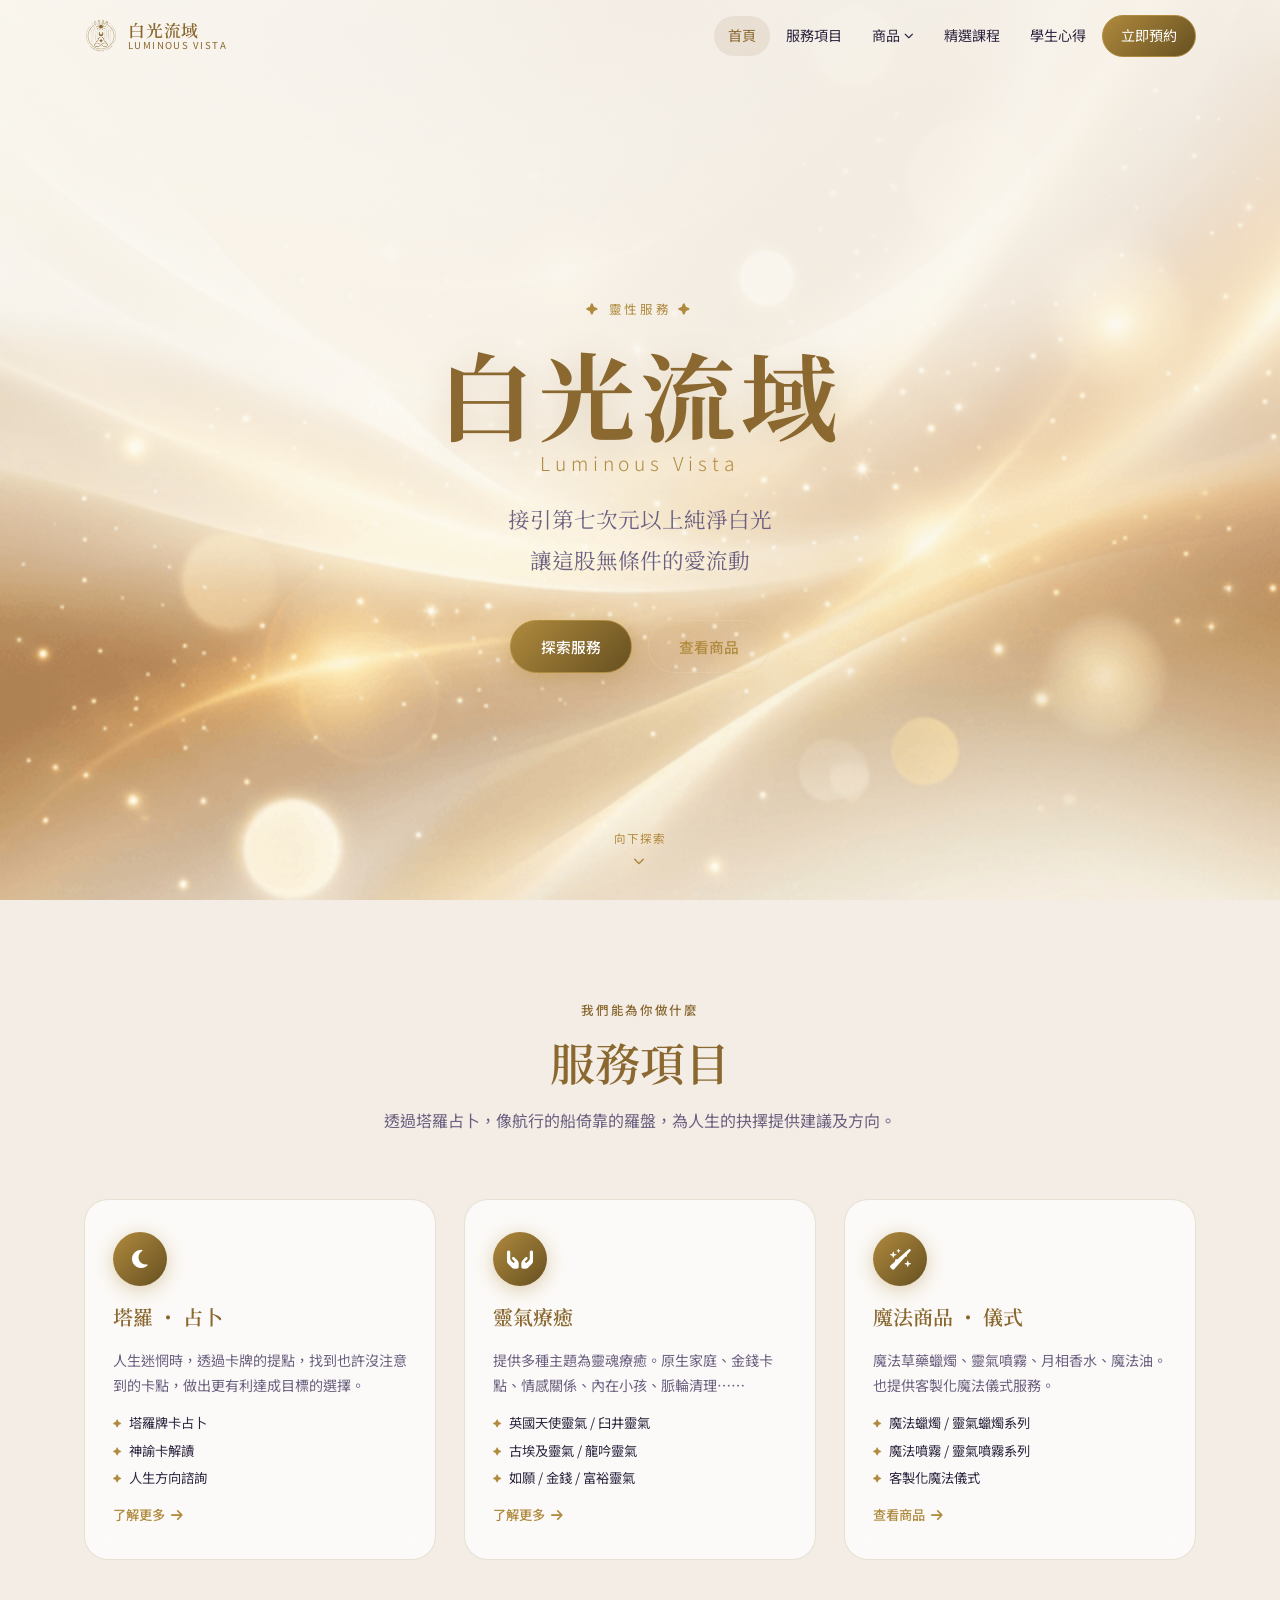
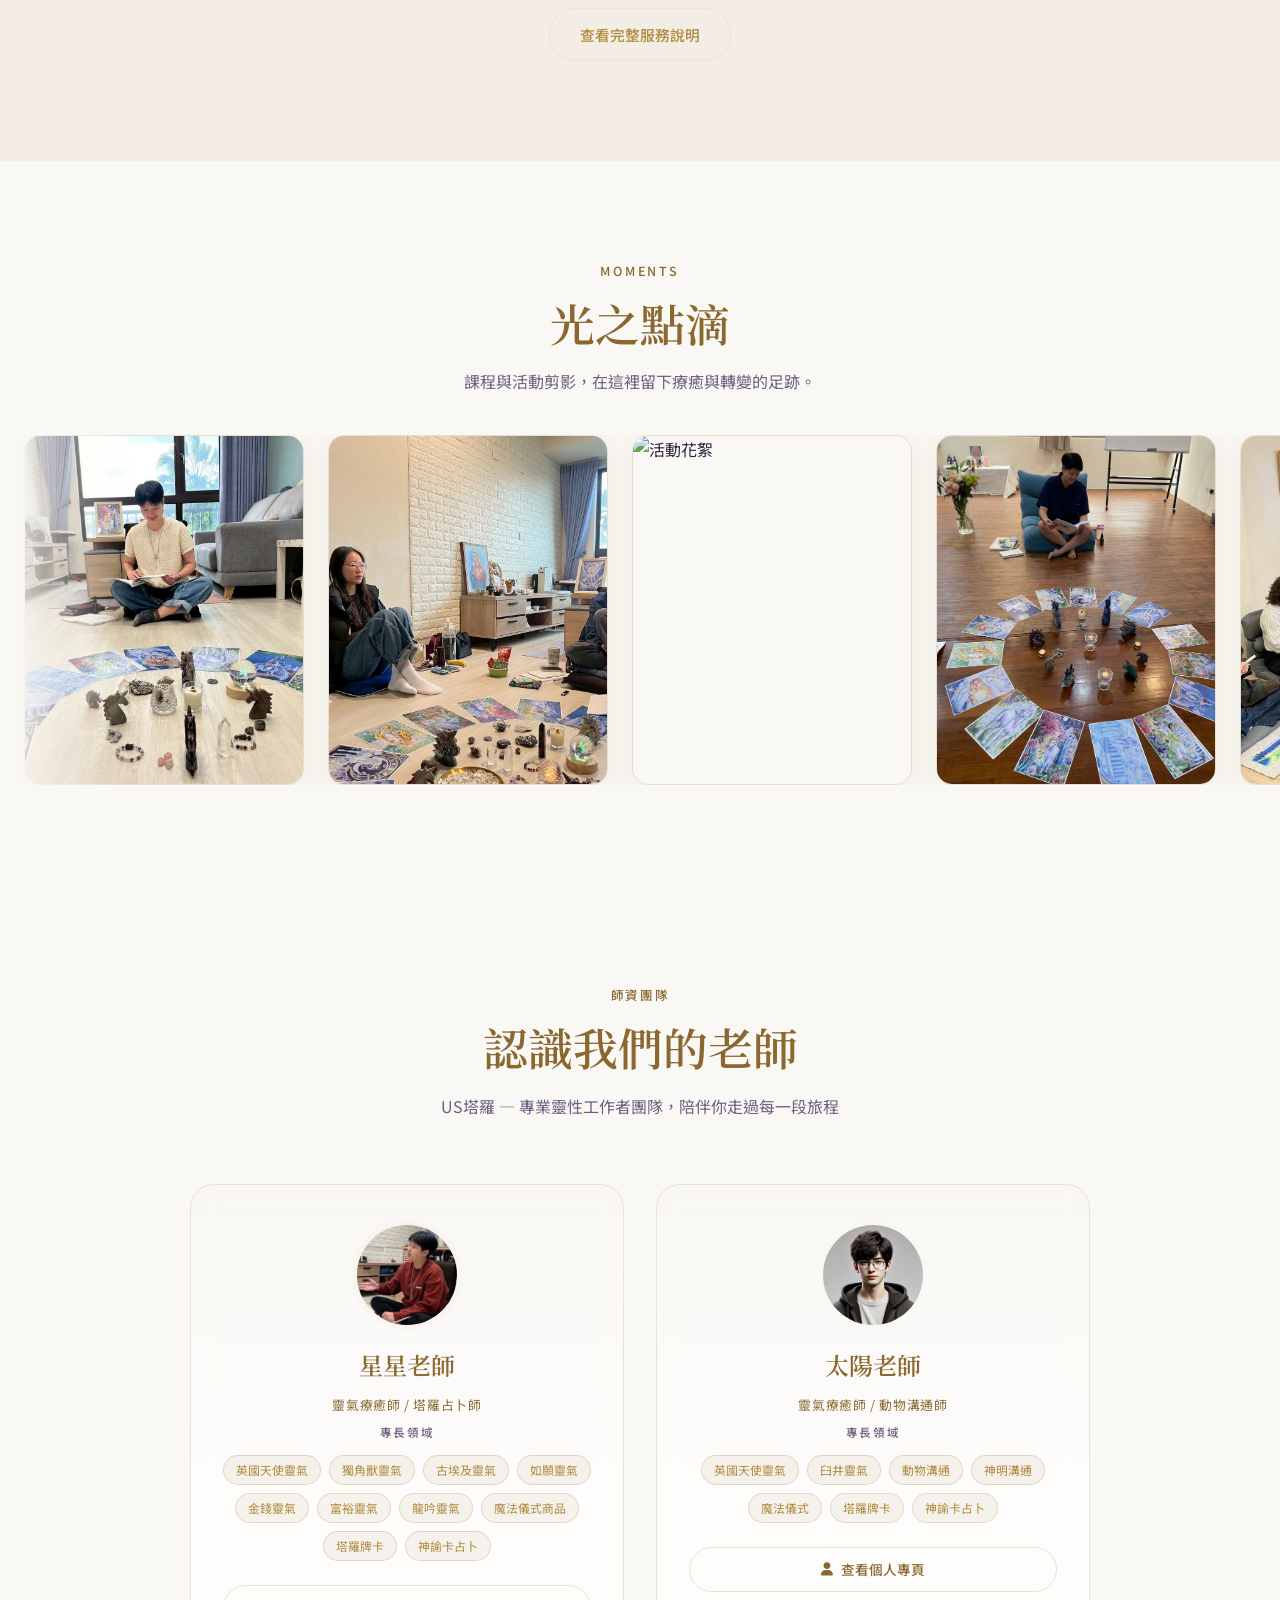
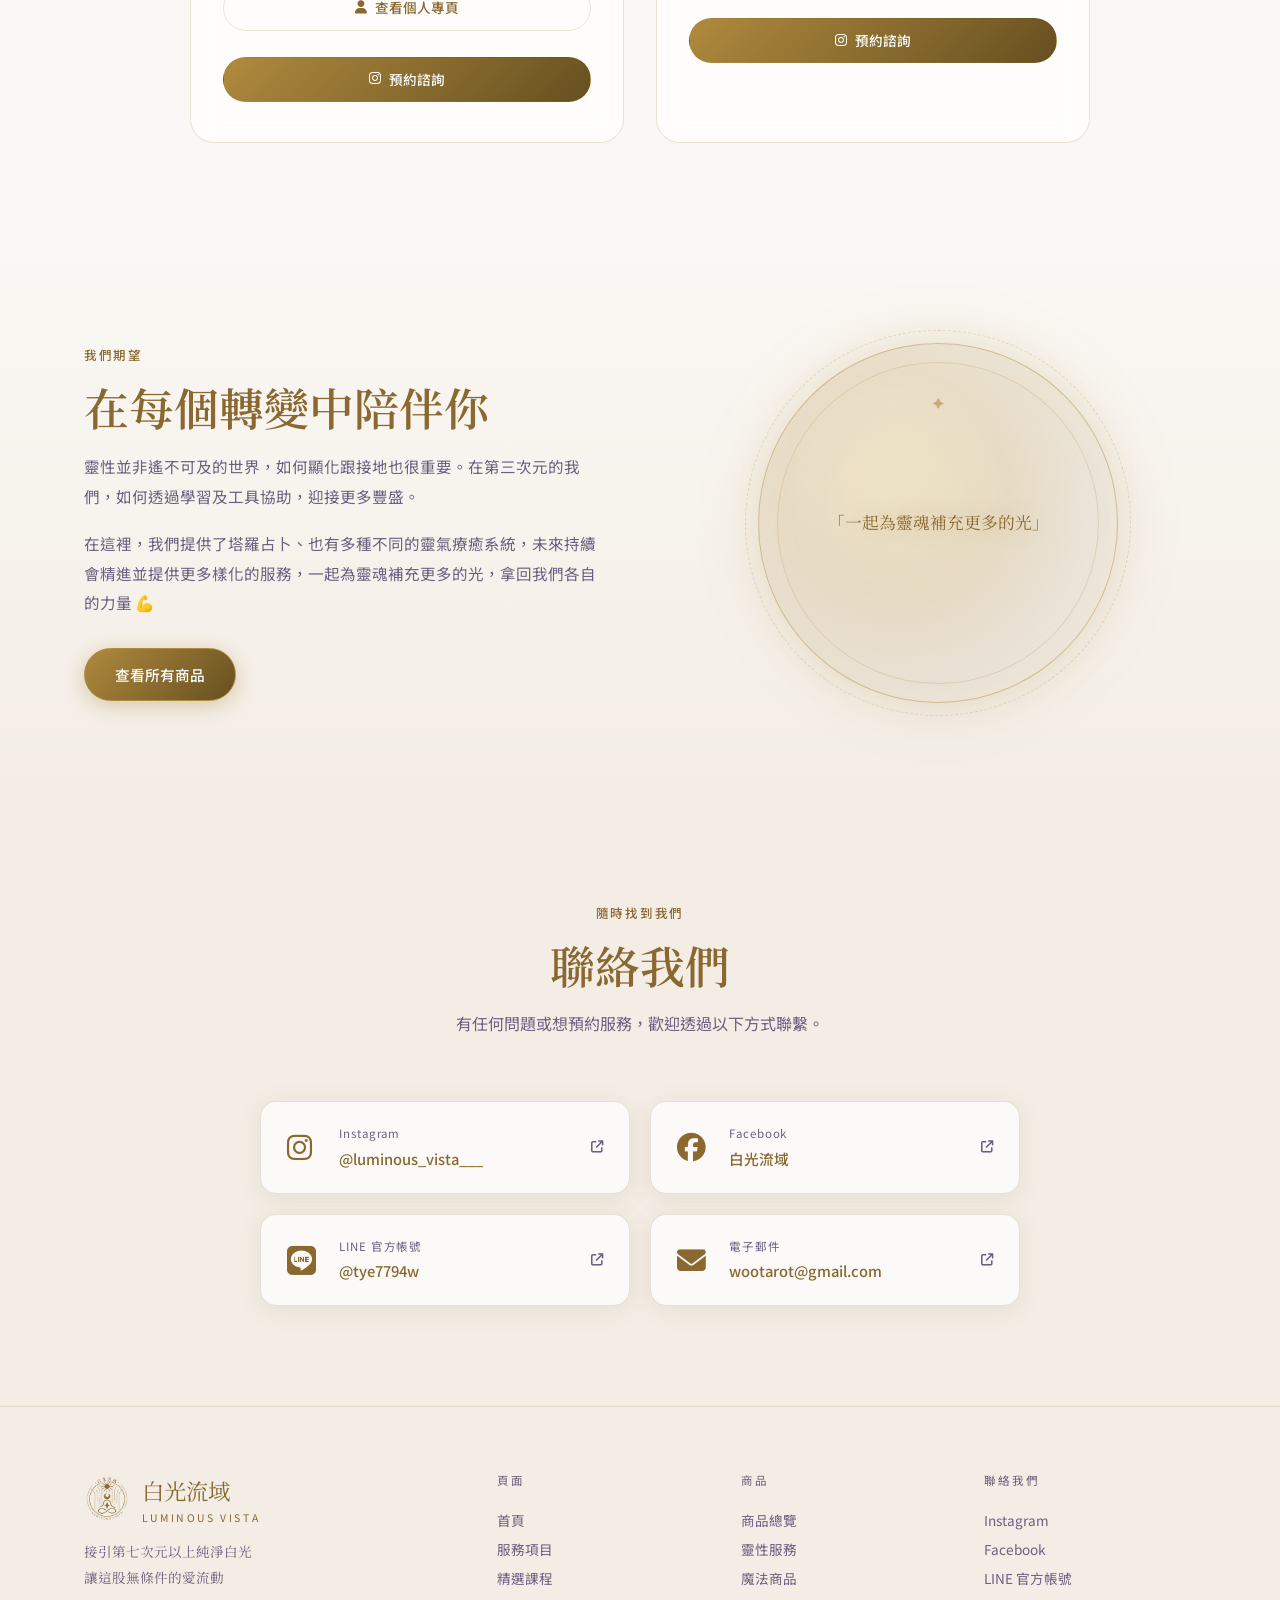
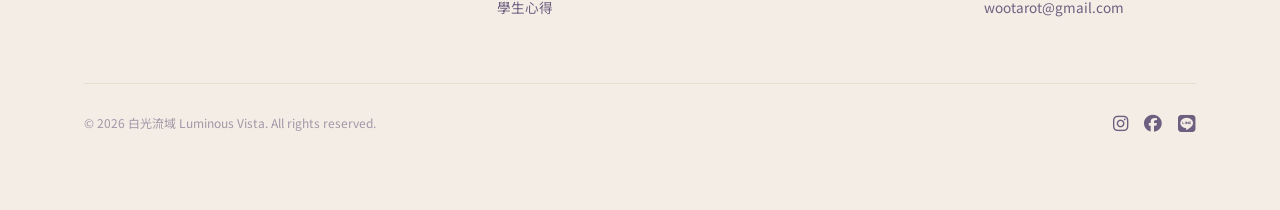
==== index.html @ efe0cbb0 "chore: add GA4 tracking code across all html pages" ====
<!DOCTYPE html>
<html lang="zh-TW">
<head>
  <meta charset="UTF-8" />
  <meta name="viewport" content="width=device-width, initial-scale=1.0" />
  <title>白光流域 Luminous Vista | 塔羅占卜・靈氣療癒・魔法儀式</title>
  <link rel="icon" href="assets/images/Logo.png" />
  <meta name="description" content="白光流域 Luminous Vista 提供塔羅占卜、靈氣療癒、魔法儀式商品與精選靈性課程。接引第七次元以上純淨白光，為您的靈魂補充光的力量。" />
  <meta name="keywords" content="塔羅占卜,靈氣療癒,天使靈氣,古埃及靈氣,魔法儀式,神諭卡,動物溝通,神明溝通,靈性,白光流域,Luminous Vista" />
  <meta name="robots" content="index, follow" />
  <link rel="canonical" href="https://KTRNJack.github.io/luminous-vista/" />
  <meta property="og:type" content="website" />
  <meta property="og:url" content="https://KTRNJack.github.io/luminous-vista/" />
  <meta property="og:title" content="白光流域 Luminous Vista | 塔羅占卜・靈氣療癒・魔法儀式" />
  <meta property="og:description" content="接引第七次元以上純淨白光，讓這股無條件的愛流動。塔羅占卜、靈氣療癒、魔法商品、精選課程。" />
  <meta property="og:image" content="https://KTRNJack.github.io/luminous-vista/assets/images/hero.png" />
  <meta name="twitter:card" content="summary_large_image" />
  <meta name="twitter:title" content="白光流域 Luminous Vista" />
  <meta name="twitter:description" content="接引第七次元以上純淨白光，讓這股無條件的愛流動。" />
  <meta name="twitter:image" content="https://KTRNJack.github.io/luminous-vista/assets/images/hero.png" />
  <!-- Google Search Console: 替換 content 為你的驗證碼 -->
  <meta name="google-site-verification" content="YOUR_GOOGLE_SEARCH_CONSOLE_VERIFICATION_CODE" />
  <script type="application/ld+json">
  {
    "@context": "https://schema.org",
    "@type": "LocalBusiness",
    "name": "白光流域 Luminous Vista",
    "description": "提供塔羅占卜、靈氣療癒、魔法儀式等靈性服務",
    "url": "https://KTRNJack.github.io/luminous-vista/",
    "image": "https://KTRNJack.github.io/luminous-vista/assets/images/hero.png",
    "sameAs": [
      "https://www.instagram.com/luminous_vista___/",
      "https://www.facebook.com/woo.tarot/"
    ],
    "contactPoint": { "@type": "ContactPoint", "email": "wootarot@gmail.com" }
  }
  </script>
  <link rel="preconnect" href="https://fonts.googleapis.com" />
  <link rel="preconnect" href="https://fonts.gstatic.com" crossorigin />
  <link href="https://fonts.googleapis.com/css2?family=Noto+Serif+TC:wght@300;400;600;700&family=Noto+Sans+TC:wght@300;400;500&display=swap" rel="stylesheet" />
  <link rel="stylesheet" href="https://cdnjs.cloudflare.com/ajax/libs/font-awesome/6.5.1/css/all.min.css" />
  <link rel="stylesheet" href="assets/css/style.css" />
  <!-- GA4: 替換 G-XXXXXXXXXX 為你的評估 ID -->
  <script async src="https://www.googletagmanager.com/gtag/js?id=G-XXXXXXXXXX"></script>
  <script>window.dataLayer=window.dataLayer||[];function gtag(){dataLayer.push(arguments);}gtag('js',new Date());gtag('config','G-XXXXXXXXXX');</script>
  <!-- Google tag (gtag.js) -->
  <script async src="https://www.googletagmanager.com/gtag/js?id=G-SXFB5J3LVD"></script>
  <script>
    window.dataLayer = window.dataLayer || [];
    function gtag(){dataLayer.push(arguments);}
    gtag('js', new Date());

    gtag('config', 'G-SXFB5J3LVD');
  </script>
</head>
<body>

<div id="navbar-placeholder"></div>

<!-- HERO -->
<section class="hero" id="hero" aria-label="首頁">
  <canvas class="hero__canvas" id="starCanvas" aria-hidden="true"></canvas>
  <div class="hero__bg" aria-hidden="true"></div>
  <div class="hero__content">
    <p class="hero__eyebrow fade-in">✦ 靈性服務 ✦</p>
    <h1 class="hero__title fade-in fade-in--delay-1">
      白光流域
      <span class="hero__title-en">Luminous Vista</span>
    </h1>
    <p class="hero__tagline fade-in fade-in--delay-2">
      接引第七次元以上純淨白光<br/>讓這股無條件的愛流動
    </p>
    <div class="hero__actions fade-in fade-in--delay-3">
      <a href="services.html" class="btn btn--primary">探索服務</a>
      <a href="products.html" class="btn btn--ghost">查看商品</a>
    </div>
  </div>
  <div class="hero__scroll-hint" aria-hidden="true">
    <span>向下探索</span>
    <i class="fa-solid fa-chevron-down"></i>
  </div>
</section>

<!-- SERVICES OVERVIEW -->
<section class="section services" id="services" aria-label="服務項目">
  <div class="container">
    <div class="section__header">
      <p class="section__eyebrow">我們能為你做什麼</p>
      <h2 class="section__title">服務項目</h2>
      <p class="section__subtitle">透過塔羅占卜，像航行的船倚靠的羅盤，為人生的抉擇提供建議及方向。</p>
    </div>
    <div class="services__grid">
      <article class="card reveal">
        <div class="card__icon-wrap"><i class="fa-solid fa-moon card__icon"></i></div>
        <h3 class="card__title">塔羅 ・ 占卜</h3>
        <p class="card__text">人生迷惘時，透過卡牌的提點，找到也許沒注意到的卡點，做出更有利達成目標的選擇。</p>
        <ul class="card__list">
          <li>塔羅牌卡占卜</li>
          <li>神諭卡解讀</li>
          <li>人生方向諮詢</li>
        </ul>
        <a href="services.html#divination" class="card__link">了解更多 <i class="fa-solid fa-arrow-right"></i></a>
      </article>
      <article class="card reveal">
        <div class="card__icon-wrap"><i class="fa-solid fa-hands-holding card__icon"></i></div>
        <h3 class="card__title">靈氣療癒</h3>
        <p class="card__text">提供多種主題為靈魂療癒。原生家庭、金錢卡點、情感關係、內在小孩、脈輪清理……</p>
        <ul class="card__list">
          <li>英國天使靈氣 / 臼井靈氣</li>
          <li>古埃及靈氣 / 龍吟靈氣</li>
          <li>如願 / 金錢 / 富裕靈氣</li>
        </ul>
        <a href="services.html#reiki" class="card__link">了解更多 <i class="fa-solid fa-arrow-right"></i></a>
      </article>
      <article class="card reveal">
        <div class="card__icon-wrap"><i class="fa-solid fa-wand-sparkles card__icon"></i></div>
        <h3 class="card__title">魔法商品 ・ 儀式</h3>
        <p class="card__text">魔法草藥蠟燭、靈氣噴霧、月相香水、魔法油。也提供客製化魔法儀式服務。</p>
        <ul class="card__list">
          <li>魔法蠟燭 / 靈氣蠟燭系列</li>
          <li>魔法噴霧 / 靈氣噴霧系列</li>
          <li>客製化魔法儀式</li>
        </ul>
        <a href="products-magic.html" class="card__link">查看商品 <i class="fa-solid fa-arrow-right"></i></a>
      </article>
    </div>
    <div style="text-align:center;margin-top:48px;">
      <a href="services.html" class="btn btn--ghost">查看完整服務說明</a>
    </div>
  </div>
</section>

<!-- TEASER GALLERY (光之點滴) -->
<section class="section teaser-gallery" id="teaser-gallery" aria-label="活動剪影">
  <div class="container">
    <div class="section__header" style="margin-bottom: 40px;">
      <p class="section__eyebrow">Moments</p>
      <h2 class="section__title">光之點滴</h2>
      <p class="section__subtitle">課程與活動剪影，在這裡留下療癒與轉變的足跡。</p>
    </div>
  </div>
  
  <div class="marquee-wrapper">
    <div class="marquee-content">
      <div class="marquee-item"><img src="assets/images/gallery/teaser/teaser-01.jpg" alt="活動花絮" class="marquee-img"></div>
      <div class="marquee-item"><img src="assets/images/gallery/teaser/teaser-02.jpg" alt="活動花絮" class="marquee-img"></div>
      <div class="marquee-item"><img src="assets/images/gallery/teaser/teaser-03.JPG" alt="活動花絮" class="marquee-img"></div>
      <div class="marquee-item"><img src="assets/images/gallery/teaser/teaser-04.jpeg" alt="活動花絮" class="marquee-img"></div>
      <div class="marquee-item"><img src="assets/images/gallery/teaser/teaser-05.jpg" alt="活動花絮" class="marquee-img"></div>
      <div class="marquee-item"><img src="assets/images/gallery/teaser/teaser-06.jpg" alt="活動花絮" class="marquee-img"></div>
      <div class="marquee-item"><img src="assets/images/gallery/teaser/teaser-07.jpg" alt="活動花絮" class="marquee-img"></div>
      <div class="marquee-item"><img src="assets/images/gallery/teaser/teaser-08.jpg" alt="活動花絮" class="marquee-img"></div>
      <div class="marquee-item"><img src="assets/images/gallery/teaser/teaser-09.JPG" alt="活動花絮" class="marquee-img"></div>
    </div>
    <div class="marquee-content" aria-hidden="true">
      <div class="marquee-item"><img src="assets/images/gallery/teaser/teaser-01.jpg" alt="活動花絮" class="marquee-img"></div>
      <div class="marquee-item"><img src="assets/images/gallery/teaser/teaser-02.jpg" alt="活動花絮" class="marquee-img"></div>
      <div class="marquee-item"><img src="assets/images/gallery/teaser/teaser-03.JPG" alt="活動花絮" class="marquee-img"></div>
      <div class="marquee-item"><img src="assets/images/gallery/teaser/teaser-04.jpeg" alt="活動花絮" class="marquee-img"></div>
      <div class="marquee-item"><img src="assets/images/gallery/teaser/teaser-05.jpg" alt="活動花絮" class="marquee-img"></div>
      <div class="marquee-item"><img src="assets/images/gallery/teaser/teaser-06.jpg" alt="活動花絮" class="marquee-img"></div>
      <div class="marquee-item"><img src="assets/images/gallery/teaser/teaser-07.jpg" alt="活動花絮" class="marquee-img"></div>
      <div class="marquee-item"><img src="assets/images/gallery/teaser/teaser-08.jpg" alt="活動花絮" class="marquee-img"></div>
      <div class="marquee-item"><img src="assets/images/gallery/teaser/teaser-09.JPG" alt="活動花絮" class="marquee-img"></div>
    </div>
  </div>

  <!-- TBD: 待 gallery.html 完成後加回按鈕 -->
  <div class="container" style="text-align:center; margin-top:40px; display:none;">
    <a href="gallery.html" class="btn btn--ghost">查看完整活動紀錄</a>
  </div>
</section>

<!-- TEAM -->
<section class="section" id="team" aria-label="師資團隊" style="background:var(--clr-bg);">
  <div class="container">
    <div class="section__header">
      <p class="section__eyebrow">師資團隊</p>
      <h2 class="section__title">認識我們的老師</h2>
      <p class="section__subtitle">US塔羅 — 專業靈性工作者團隊，陪伴你走過每一段旅程</p>
    </div>
    <div class="team__grid">
      <article class="team-card reveal" id="teacher-star">
        <div class="team-card__avatar">
          <div class="team-card__avatar-glow star-glow"></div>
          <img src="assets/images/teacher-star.jpg" alt="星星老師" class="team-card__avatar-image">
        </div>
        <div class="team-card__body">
          <h3 class="team-card__name">星星老師</h3>
          <p class="team-card__role">靈氣療癒師 / 塔羅占卜師</p>
          <div class="team-card__skills">
            <h4 class="team-card__skills-title">專長領域</h4>
            <div class="team-card__tags">
              <span class="tag">英國天使靈氣</span><span class="tag">獨角獸靈氣</span>
              <span class="tag">古埃及靈氣</span><span class="tag">如願靈氣</span>
              <span class="tag">金錢靈氣</span><span class="tag">富裕靈氣</span>
              <span class="tag">龍吟靈氣</span><span class="tag">魔法儀式商品</span>
              <span class="tag">塔羅牌卡</span><span class="tag">神諭卡占卜</span>
            </div>
          </div>
          <div style="display:flex;flex-direction:column;gap:10px;width:100%;">
            <a href="teacher-star.html" class="team-card__contact team-card__contact--outline">
              <i class="fa-solid fa-user"></i> 查看個人專頁
            </a>
            <a href="https://www.instagram.com/luminous_vista___/" target="_blank" rel="noopener" class="team-card__contact">
              <i class="fa-brands fa-instagram"></i> 預約諮詢
            </a>
          </div>
        </div>
      </article>
      <article class="team-card reveal" id="teacher-sun">
        <div class="team-card__avatar">
          <div class="team-card__avatar-glow sun-glow"></div>
          <img src="assets/images/teacher-sun.jpg" alt="太陽老師" class="team-card__avatar-image" style="object-position: top;">
        </div>
        <div class="team-card__body">
          <h3 class="team-card__name">太陽老師</h3>
          <p class="team-card__role">靈氣療癒師 / 動物溝通師</p>
          <div class="team-card__skills">
            <h4 class="team-card__skills-title">專長領域</h4>
            <div class="team-card__tags">
              <span class="tag">英國天使靈氣</span><span class="tag">臼井靈氣</span>
              <span class="tag">動物溝通</span><span class="tag">神明溝通</span>
              <span class="tag">魔法儀式</span><span class="tag">塔羅牌卡</span>
              <span class="tag">神諭卡占卜</span>
            </div>
          </div>
          <div style="display:flex;flex-direction:column;gap:10px;width:100%;">
            <a href="teacher-sun.html" class="team-card__contact team-card__contact--outline">
              <i class="fa-solid fa-user"></i> 查看個人專頁
            </a>
            <a href="https://www.instagram.com/luminous_vista___/" target="_blank" rel="noopener" class="team-card__contact">
              <i class="fa-brands fa-instagram"></i> 預約諮詢
            </a>
          </div>
        </div>
      </article>
    </div>
  </div>
</section>

<!-- MISSION -->
<section class="section mission" id="about" aria-label="品牌理念">
  <div class="container mission__container">
    <div class="mission__text reveal">
      <p class="section__eyebrow">我們期望</p>
      <h2 class="section__title">在每個轉變中陪伴你</h2>
      <p class="mission__body">
        靈性並非遙不可及的世界，如何顯化跟接地也很重要。在第三次元的我們，如何透過學習及工具協助，迎接更多豐盛。
      </p>
      <p class="mission__body">
        在這裡，我們提供了塔羅占卜、也有多種不同的靈氣療癒系統，未來持續會精進並提供更多樣化的服務，一起為靈魂補充更多的光，拿回我們各自的力量 💪
      </p>
      <a href="products.html" class="btn btn--primary">查看所有商品</a>
    </div>
    <div class="mission__visual reveal">
      <div class="mission__orb">
        <div class="mission__orb-inner"></div>
        <span class="mission__quote">「一起為靈魂補充更多的光」</span>
      </div>
    </div>
  </div>
</section>

<!-- CONTACT -->
<section class="section contact" id="contact" aria-label="聯絡我們">
  <div class="container">
    <div class="section__header">
      <p class="section__eyebrow">隨時找到我們</p>
      <h2 class="section__title">聯絡我們</h2>
      <p class="section__subtitle">有任何問題或想預約服務，歡迎透過以下方式聯繫。</p>
    </div>
    <div class="contact__grid">
      <a href="https://www.instagram.com/luminous_vista___/" target="_blank" rel="noopener" class="contact-card reveal">
        <i class="fa-brands fa-instagram contact-card__icon"></i>
        <div class="contact-card__info"><span class="contact-card__platform">Instagram</span><span class="contact-card__handle">@luminous_vista___</span></div>
        <i class="fa-solid fa-arrow-up-right-from-square contact-card__arrow"></i>
      </a>
      <a href="https://www.facebook.com/woo.tarot/" target="_blank" rel="noopener" class="contact-card reveal">
        <i class="fa-brands fa-facebook contact-card__icon"></i>
        <div class="contact-card__info"><span class="contact-card__platform">Facebook</span><span class="contact-card__handle">白光流域</span></div>
        <i class="fa-solid fa-arrow-up-right-from-square contact-card__arrow"></i>
      </a>
      <a href="https://line.me/R/ti/p/@tye7794w" target="_blank" rel="noopener" class="contact-card reveal">
        <i class="fa-brands fa-line contact-card__icon"></i>
        <div class="contact-card__info"><span class="contact-card__platform">LINE 官方帳號</span><span class="contact-card__handle">@tye7794w</span></div>
        <i class="fa-solid fa-arrow-up-right-from-square contact-card__arrow"></i>
      </a>
      <a href="mailto:wootarot@gmail.com" class="contact-card reveal">
        <i class="fa-solid fa-envelope contact-card__icon"></i>
        <div class="contact-card__info"><span class="contact-card__platform">電子郵件</span><span class="contact-card__handle">wootarot@gmail.com</span></div>
        <i class="fa-solid fa-arrow-up-right-from-square contact-card__arrow"></i>
      </a>
    </div>
  </div>
</section>

<div id="footer-placeholder"></div>
<script src="assets/js/components.js"></script>
<script>document.addEventListener('DOMContentLoaded',()=>{ if(window.LV) window.LV.initStars('starCanvas'); });</script>
</body>
</html>
---- assets/css/style.css ----
/* =====================================================
   CSS Variables / Design System  — Light / Cream Theme
   ===================================================== */
:root {
  /* Backgrounds */
  --clr-bg:         #faf8f4;   /* warm off-white */
  --clr-bg-soft:    #f3ede5;   /* gentle warm section bg */
  --clr-bg-card:    #ffffff;   /* pure white cards */

  /* Accent (warm gold-brown) */
  --clr-accent:     #8a6830;   /* main accent */
  --clr-accent-lt:  #b08a3e;   /* lighter hover */
  --clr-accent-dk:  #665020;   /* darker, borders */

  /* Gold / warm tone */
  --clr-gold:       #b08a3e;   /* rich warm gold */
  --clr-gold-lt:    #8a6830;   /* deeper gold for headings */

  /* Text */
  --clr-white:      #ffffff;
  --clr-text:       #2e2640;   /* deep navy-purple */
  --clr-text-muted: #6b6080;   /* muted mid-tone */

  /* Glass / card surface */
  --clr-glass-bg:     rgba(255, 255, 255, 0.72);
  --clr-glass-border: rgba(138, 104, 48, 0.18);

  --clr-success:    #3a8f70;

  --font-serif: 'Noto Serif TC', serif;
  --font-sans:  'Noto Sans TC', sans-serif;

  --radius-sm:  8px;
  --radius-md:  16px;
  --radius-lg:  24px;
  --radius-xl:  40px;

  --shadow-glow: 0 0 40px rgba(138, 104, 48, 0.18);
  --shadow-card: 0 4px 24px rgba(138, 104, 48, 0.10);

  --transition: 0.35s cubic-bezier(0.25, 0.46, 0.45, 0.94);
  --nav-height: 72px;
}

/* =====================================================
   Reset & Base
   ===================================================== */
*, *::before, *::after { box-sizing: border-box; margin: 0; padding: 0; }
html { scroll-behavior: smooth; font-size: 16px; }
body { background: var(--clr-bg); color: var(--clr-text); font-family: var(--font-sans); line-height: 1.7; overflow-x: hidden; }
img { max-width: 100%; display: block; }
a { color: inherit; text-decoration: none; transition: color var(--transition); }
ul { list-style: none; }

/* =====================================================
   Utility
   ===================================================== */
.container { width: 100%; max-width: 1160px; margin-inline: auto; padding-inline: 24px; }
.section { padding-block: 100px; }

.section__header { text-align: center; margin-bottom: 64px; }
.section__eyebrow {
  font-size: 0.78rem; font-weight: 500; letter-spacing: 0.22em;
  text-transform: uppercase; color: var(--clr-gold-lt); margin-bottom: 12px;
}
.section__title {
  font-family: var(--font-serif); font-size: clamp(1.8rem, 4vw, 2.8rem);
  font-weight: 600; color: var(--clr-gold-lt); margin-bottom: 16px; line-height: 1.3;
}
.section__subtitle { font-size: 1rem; color: var(--clr-text-muted); max-width: 580px; margin-inline: auto; }

/* Breadcrumb */
.breadcrumb {
  display: flex; align-items: center; gap: 8px;
  font-size: 0.8rem; color: var(--clr-text-muted); margin-bottom: 32px;
}
.breadcrumb a:hover { color: var(--clr-gold-lt); }
.breadcrumb__sep { opacity: 0.4; }

/* Page Hero (non-fullscreen) */
.page-hero {
  padding-top: calc(var(--nav-height) + 64px);
  padding-bottom: 64px;
  text-align: center;
  position: relative;
  overflow: hidden;
}
.page-hero__bg {
  position: absolute;
  top: 0; left: 0; right: 0; bottom: 0;
  background: var(--clr-bg-soft)
              url('../images/hero.png') center/cover no-repeat;
  z-index: -1;
}
.page-hero__content { position: relative; z-index: 1; }
.page-hero__title {
  font-family: var(--font-serif); font-size: clamp(2rem,5vw,3.5rem);
  font-weight: 700; color: var(--clr-gold-lt); margin-bottom: 16px;
  text-shadow: 0 0 40px rgba(232,213,163,0.3);
}
.page-hero__sub { font-size: 1rem; color: var(--clr-text-muted); max-width: 580px; margin-inline: auto; }

/* =====================================================
   Buttons
   ===================================================== */
.btn {
  display: inline-flex; align-items: center; gap: 8px;
  padding: 13px 30px; border-radius: var(--radius-xl);
  font-family: var(--font-sans); font-size: 0.92rem; font-weight: 500;
  cursor: pointer; transition: all var(--transition); white-space: nowrap; border: none;
}
.btn--primary {
  background: linear-gradient(135deg, var(--clr-gold), #665020);
  color: var(--clr-white); border: 1px solid var(--clr-gold);
  box-shadow: 0 4px 20px rgba(176, 138, 62,0.4);
}
.btn--primary:hover { background: linear-gradient(135deg, var(--clr-gold-lt), var(--clr-gold)); box-shadow: 0 8px 32px rgba(176, 138, 62,0.6); transform: translateY(-2px); }
.btn--ghost { background: transparent; color: var(--clr-gold); border: 1px solid rgba(232,213,163,0.4); }
.btn--ghost:hover { background: rgba(232,213,163,0.08); transform: translateY(-2px); }
.btn--contact {
  background: rgba(102, 80, 32,0.3); color: var(--clr-text);
  border: 1px solid var(--clr-glass-border); width: 100%; justify-content: center;
}
.btn--contact:hover { background: rgba(176, 138, 62,0.3); border-color: var(--clr-gold); color: var(--clr-gold-lt); }
.btn--buy {
  background: linear-gradient(135deg, var(--clr-gold), #665020);
  color: var(--clr-white); border: 1px solid var(--clr-gold);
  width: 100%; justify-content: center;
  box-shadow: 0 4px 16px rgba(176, 138, 62,0.3);
}
.btn--buy:hover { box-shadow: 0 6px 24px rgba(176, 138, 62,0.5); transform: translateY(-2px); }
.btn--sm { padding: 8px 20px; font-size: 0.82rem; }

/* =====================================================
   Animations
   ===================================================== */
.reveal { opacity: 0; transform: translateY(28px); transition: opacity 0.7s ease, transform 0.7s ease; }
.reveal.visible { opacity: 1; transform: none; }
.fade-in { opacity: 0; transform: translateY(20px); animation: fadeInUp 0.9s forwards; }
.fade-in--delay-1 { animation-delay: 0.25s; }
.fade-in--delay-2 { animation-delay: 0.5s; }
.fade-in--delay-3 { animation-delay: 0.75s; }
@keyframes fadeInUp { to { opacity: 1; transform: none; } }

/* =====================================================
   NAVBAR
   ===================================================== */
.navbar {
  position: fixed; top: 0; left: 0; width: 100%; height: var(--nav-height);
  z-index: 900; transition: background var(--transition), box-shadow var(--transition);
}
.navbar.scrolled { background: rgba(250,248,244,0.95); backdrop-filter: blur(16px); box-shadow: 0 1px 0 rgba(138, 104, 48,0.15), 0 2px 12px rgba(138, 104, 48,0.08); }
.navbar__container {
  max-width: 1160px; margin-inline: auto; padding-inline: 24px;
  height: 100%; display: flex; align-items: center; justify-content: space-between; gap: 16px;
}
.navbar__logo { display: flex; flex-direction: column; line-height: 1.1; flex-shrink: 0; }
.navbar__logo-zh { font-family: var(--font-serif); font-size: 1.05rem; font-weight: 600; color: var(--clr-gold-lt); letter-spacing: 0.05em; }
.navbar__logo-en { font-size: 0.6rem; color: var(--clr-gold-lt); letter-spacing: 0.15em; text-transform: uppercase; }
.navbar__links { display: flex; align-items: center; gap: 2px; }
.navbar__item { position: relative; }
.navbar__link {
  display: flex; align-items: center; gap: 4px;
  padding: 8px 14px; border-radius: var(--radius-xl);
  font-size: 0.88rem; color: var(--clr-text); transition: all var(--transition);
}
.navbar__link:hover, .navbar__link.active { color: var(--clr-gold-lt); }
.navbar__link.active { background: rgba(138, 104, 48,0.1); }
.navbar__link--cta {
  background: linear-gradient(135deg, var(--clr-gold), #665020);
  color: var(--clr-white) !important; border: 1px solid var(--clr-gold); padding: 8px 18px;
}
.navbar__link--cta:hover { background: linear-gradient(135deg, var(--clr-gold-lt), var(--clr-gold)); box-shadow: 0 4px 16px rgba(138, 104, 48,0.35); }
.navbar__chevron { font-size: 0.6rem; transition: transform var(--transition); }
.navbar__item--dropdown:hover .navbar__chevron,
.navbar__item--dropdown.open .navbar__chevron { transform: rotate(180deg); }

/* Dropdown */
.dropdown {
  position: absolute; top: 100%; left: 50%; transform: translateX(-50%);
  padding-top: 8px; /* bridge gap — DO NOT remove, keeps hover area continuous */
  background: transparent;
  border: none;
  min-width: 140px;
  opacity: 0; visibility: hidden; transform: translateX(-50%) translateY(-4px);
  transition: all var(--transition); pointer-events: none;
}
.dropdown__inner {
  background: rgba(255,255,255,0.97); backdrop-filter: blur(20px);
  border: 1px solid var(--clr-glass-border); border-radius: var(--radius-md);
  box-shadow: 0 8px 32px rgba(138, 104, 48,0.12); padding: 8px;
}
.navbar__item--dropdown:hover .dropdown { opacity: 1; visibility: visible; transform: translateX(-50%) translateY(0); pointer-events: auto; }
.dropdown__link { display: block; padding: 10px 16px; font-size: 0.85rem; color: var(--clr-text); border-radius: var(--radius-sm); transition: all var(--transition); }
.dropdown__link:hover, .dropdown__link.active { background: rgba(138, 104, 48,0.1); color: var(--clr-gold); }

/* Burger */
.navbar__burger { display: none; flex-direction: column; gap: 5px; background: none; border: none; cursor: pointer; padding: 8px; }
.navbar__burger span { display: block; width: 24px; height: 2px; background: var(--clr-gold); border-radius: 2px; transition: all var(--transition); }
.navbar__burger.open span:nth-child(1) { transform: rotate(45deg) translate(5px, 5px); }
.navbar__burger.open span:nth-child(2) { opacity: 0; }
.navbar__burger.open span:nth-child(3) { transform: rotate(-45deg) translate(5px, -5px); }

/* =====================================================
   HERO SECTION (fullscreen - index only)
   ===================================================== */
.hero {
  position: relative; min-height: 100svh; display: flex; flex-direction: column;
  align-items: center; justify-content: center; overflow: hidden;
  text-align: center; padding-top: var(--nav-height);
}
.hero__canvas { position: absolute; inset: 0; width: 100%; height: 100%; z-index: 0; }
.hero__bg {
  position: absolute; inset: 0;
  background: radial-gradient(ellipse 100% 80% at 50% 0%, rgba(243,237,229,0.9) 0%, rgba(250,248,244,0.75) 50%, transparent 100%),
              radial-gradient(ellipse 60% 40% at 80% 80%, rgba(138, 104, 48,0.08) 0%, transparent 60%),
              url('../images/hero.png') center/cover no-repeat;
  opacity: 1; z-index: 1;
}
.hero__content { position: relative; z-index: 2; padding-inline: 24px; max-width: 780px; }
.hero__eyebrow { font-size: 0.78rem; letter-spacing: 0.3em; text-transform: uppercase; color: var(--clr-gold); margin-bottom: 20px; }
.hero__title {
  font-family: var(--font-serif); font-size: clamp(3rem, 8vw, 6rem); font-weight: 700;
  color: var(--clr-gold-lt); line-height: 1.1; letter-spacing: 0.05em;
  text-shadow: 0 4px 32px rgba(138,104,48,0.2); display: flex; flex-direction: column; gap: 8px; margin-bottom: 24px;
}
.hero__title-en { font-family: var(--font-sans); font-size: clamp(0.9rem,2vw,1.2rem); font-weight: 300; letter-spacing: 0.25em; color: var(--clr-gold); text-shadow: none; }
.hero__tagline { font-family: var(--font-serif); font-size: clamp(1rem,2.5vw,1.35rem); color: var(--clr-text-muted); line-height: 1.9; margin-bottom: 40px; }
.hero__actions { display: flex; align-items: center; justify-content: center; flex-wrap: wrap; gap: 16px; }
.hero__scroll-hint {
  position: absolute; bottom: 32px; left: 50%; transform: translateX(-50%); z-index: 2;
  display: flex; flex-direction: column; align-items: center; gap: 8px;
  font-size: 0.72rem; letter-spacing: 0.1em; color: var(--clr-gold); animation: bounce 2s infinite;
}
@keyframes bounce { 0%,100% { transform: translateX(-50%) translateY(0); } 50% { transform: translateX(-50%) translateY(8px); } }

/* =====================================================
   Cards (generic)
   ===================================================== */
.card {
  background: var(--clr-glass-bg); border: 1px solid var(--clr-glass-border);
  border-radius: var(--radius-lg); padding: 32px 28px; backdrop-filter: blur(12px);
  transition: transform var(--transition), box-shadow var(--transition), border-color var(--transition);
  display: flex; flex-direction: column; gap: 14px;
}
.card:hover { transform: translateY(-6px); box-shadow: var(--shadow-glow); border-color: var(--clr-gold); }
.card__icon-wrap {
  width: 54px; height: 54px; border-radius: 50%;
  background: linear-gradient(135deg, var(--clr-gold), #665020);
  display: flex; align-items: center; justify-content: center; box-shadow: 0 4px 20px rgba(176, 138, 62,0.4);
}
.card__icon { font-size: 1.3rem; color: var(--clr-white); }
.card__title { font-family: var(--font-serif); font-size: 1.25rem; font-weight: 600; color: var(--clr-gold-lt); }
.card__text { font-size: 0.88rem; color: var(--clr-text-muted); line-height: 1.8; }
.card__list { display: flex; flex-direction: column; gap: 5px; flex: 1; }
.card__list li { font-size: 0.83rem; color: var(--clr-text); padding-left: 16px; position: relative; }
.card__list li::before { content: '✦'; position: absolute; left: 0; color: var(--clr-gold); font-size: 0.55rem; top: 5px; }
.card__link { display: inline-flex; align-items: center; gap: 6px; font-size: 0.83rem; font-weight: 500; color: var(--clr-gold); margin-top: auto; transition: gap var(--transition), color var(--transition); }
.card__link:hover { color: var(--clr-gold); gap: 10px; }

/* =====================================================
   Product Cards
   ===================================================== */
.product-card {
  background: var(--clr-glass-bg); border: 1px solid var(--clr-glass-border);
  border-radius: var(--radius-lg); padding: 28px; backdrop-filter: blur(12px);
  display: flex; flex-direction: column; gap: 16px;
  transition: transform var(--transition), box-shadow var(--transition), border-color var(--transition);
  position: relative; overflow: hidden;
}
.product-card::before {
  content: ''; position: absolute; inset: 0;
  background: linear-gradient(180deg, rgba(138, 104, 48,0.04) 0%, transparent 50%);
  pointer-events: none;
}
.product-card:hover { transform: translateY(-6px); box-shadow: var(--shadow-glow); border-color: var(--clr-gold); }
.product-card__badge {
  position: absolute; top: 16px; right: 16px;
  font-size: 0.68rem; padding: 3px 10px; border-radius: var(--radius-xl);
  background: rgba(138, 104, 48,0.1); border: 1px solid rgba(138, 104, 48,0.25); color: var(--clr-gold);
  letter-spacing: 0.05em;
}
.product-card__icon { font-size: 2rem; color: var(--clr-gold-lt); }
.product-card__title { font-family: var(--font-serif); font-size: 1.2rem; font-weight: 600; color: var(--clr-gold-lt); }
.product-card__desc { font-size: 0.85rem; color: var(--clr-text-muted); line-height: 1.8; flex: 1; }
.product-card__tags { display: flex; flex-wrap: wrap; gap: 6px; }
.product-card__footer { display: flex; flex-direction: column; gap: 8px; margin-top: auto; padding-top: 16px; border-top: 1px solid rgba(176, 138, 62,0.2); }

/* Product Grid */
.products-grid { display: grid; grid-template-columns: repeat(3, 1fr); gap: 24px; }
.products-grid--2 { grid-template-columns: repeat(2, 1fr); max-width: 720px; margin-inline: auto; }

/* Category Nav */
.products-nav {
  display: flex; gap: 12px; flex-wrap: wrap; margin-bottom: 48px;
}
.products-nav__btn {
  padding: 8px 20px; border-radius: var(--radius-xl);
  font-size: 0.85rem; border: 1px solid var(--clr-glass-border);
  background: var(--clr-glass-bg); color: var(--clr-text);
  cursor: pointer; transition: all var(--transition); font-family: var(--font-sans);
}
.products-nav__btn:hover, .products-nav__btn.active {
  background: rgba(138, 104, 48,0.12); border-color: var(--clr-gold); color: var(--clr-gold);
}

/* =====================================================
   Services Page
   ===================================================== */
.services-grid { display: grid; grid-template-columns: 1fr 1fr; gap: 32px; }
.service-item {
  background: var(--clr-glass-bg); border: 1px solid var(--clr-glass-border);
  border-radius: var(--radius-lg); padding: 36px; backdrop-filter: blur(10px);
  transition: transform var(--transition), box-shadow var(--transition);
}
.service-item:hover { transform: translateY(-4px); box-shadow: var(--shadow-glow); }
.service-item__num { font-size: 0.7rem; letter-spacing: 0.2em; color: var(--clr-gold-lt); margin-bottom: 12px; }
.service-item__title { font-family: var(--font-serif); font-size: 1.4rem; color: var(--clr-gold-lt); margin-bottom: 12px; }
.service-item__body { font-size: 0.88rem; color: var(--clr-text-muted); line-height: 1.9; }

/* Brand Story */
.brand-story {
  background: var(--clr-glass-bg); border: 1px solid var(--clr-glass-border);
  border-radius: var(--radius-lg); padding: 48px; backdrop-filter: blur(10px);
  box-shadow: var(--shadow-card); max-width: 860px; margin-inline: auto;
}
.brand-story p { color: var(--clr-text-muted); font-size: 0.95rem; line-height: 2; margin-bottom: 16px; }
.brand-story p:last-child { margin-bottom: 0; }

/* =====================================================
   Courses Page
   ===================================================== */
.courses-grid { display: grid; grid-template-columns: repeat(2, 1fr); gap: 28px; }
.course-card {
  background: var(--clr-glass-bg); border: 1px solid var(--clr-glass-border);
  border-radius: var(--radius-lg); padding: 32px; backdrop-filter: blur(12px);
  display: flex; flex-direction: column; gap: 16px;
  transition: transform var(--transition), box-shadow var(--transition);
}
.course-card:hover { transform: translateY(-6px); box-shadow: var(--shadow-glow); border-color: var(--clr-gold); }
.course-card__num { font-size: 0.7rem; letter-spacing: 0.2em; color: var(--clr-gold-lt); text-transform: uppercase; }
.course-card__title { font-family: var(--font-serif); font-size: 1.3rem; font-weight: 600; color: var(--clr-gold-lt); }
.course-card__body { font-size: 0.88rem; color: var(--clr-text-muted); line-height: 1.9; flex: 1; }

/* Course Highlights (Certificates & Moments) */
.course-highlights { margin: 12px 0; }
.course-highlights__title {
  font-size: 0.75rem; letter-spacing: 0.15em; color: var(--clr-gold-lt);
  margin-bottom: 12px; font-weight: 500; text-transform: uppercase;
  border-bottom: 1px dashed rgba(176, 138, 62,0.3); padding-bottom: 6px;
}
.course-highlights__grid {
  display: grid; grid-template-columns: repeat(3, 1fr); gap: 10px;
}
.course-highlights__item {
  aspect-ratio: 1; border-radius: var(--radius-sm); overflow: hidden;
  border: 1px solid var(--clr-glass-border); background: var(--clr-bg);
}
.course-highlights__img {
  width: 100%; height: 100%; object-fit: cover; transition: transform 0.4s ease;
}
.course-highlights__item:hover .course-highlights__img { transform: scale(1.1); }

.course-card__meta { display: flex; flex-wrap: wrap; gap: 8px; }

/* =====================================================
   Reviews Page
   ===================================================== */
.reviews-grid { display: grid; grid-template-columns: repeat(3, 1fr); gap: 24px; }
.review-card {
  background: var(--clr-glass-bg); border: 1px solid var(--clr-glass-border);
  border-radius: var(--radius-lg); padding: 28px; backdrop-filter: blur(12px);
  display: flex; flex-direction: column; gap: 16px;
  transition: transform var(--transition), box-shadow var(--transition);
}
.review-card:hover { transform: translateY(-4px); box-shadow: var(--shadow-glow); }
.review-card__quote { font-size: 2.5rem; line-height: 1; color: var(--clr-gold-lt); opacity: 0.6; margin-bottom: -8px; font-family: serif; }
.review-card__body { font-size: 0.85rem; color: var(--clr-text-muted); line-height: 1.9; flex: 1; }
.review-card__footer { display: flex; align-items: center; gap: 12px; padding-top: 16px; border-top: 1px solid rgba(176, 138, 62,0.2); }
.review-card__avatar {
  width: 40px; height: 40px; border-radius: 50%; flex-shrink: 0;
  background: linear-gradient(135deg, var(--clr-gold), #665020);
  display: flex; align-items: center; justify-content: center;
  font-family: var(--font-serif); font-size: 1rem; color: var(--clr-white);
}
.review-card__name { font-weight: 500; color: var(--clr-gold-lt); font-size: 0.9rem; }
.review-card__course { font-size: 0.75rem; color: var(--clr-text-muted); }

/* =====================================================
   Tags
   ===================================================== */
.tag {
  display: inline-block; padding: 4px 12px; border-radius: var(--radius-xl);
  font-size: 0.74rem; background: rgba(138, 104, 48,0.08); border: 1px solid rgba(138, 104, 48,0.2);
  color: var(--clr-gold); transition: all var(--transition);
}
.tag--gold { background: rgba(176,138,62,0.1); border-color: rgba(176,138,62,0.3); color: var(--clr-gold); }

/* =====================================================
   Info Box (payment / notes)
   ===================================================== */
.info-box {
  background: rgba(138, 104, 48,0.06); border: 1px solid rgba(138, 104, 48,0.2);
  border-radius: var(--radius-lg); padding: 32px; margin-top: 48px;
}
.info-box__title { font-family: var(--font-serif); font-size: 1.1rem; color: var(--clr-gold-lt); margin-bottom: 16px; }
.info-box__body { font-size: 0.85rem; color: var(--clr-text-muted); line-height: 2; }
.info-box__body ul { padding-left: 4px; }
.info-box__body li { padding-left: 16px; position: relative; }
.info-box__body li::before { content: '✦'; position: absolute; left: 0; color: var(--clr-gold); font-size: 0.55rem; top: 6px; }

/* =====================================================
   Category Page Cards (products.html)
   ===================================================== */
.category-card {
  background: var(--clr-glass-bg); border: 1px solid var(--clr-glass-border);
  border-radius: var(--radius-lg); padding: 48px 36px; backdrop-filter: blur(12px);
  display: flex; flex-direction: column; align-items: center; text-align: center; gap: 20px;
  transition: transform var(--transition), box-shadow var(--transition), border-color var(--transition);
}
.category-card:hover { transform: translateY(-8px); box-shadow: var(--shadow-glow); border-color: var(--clr-gold); }
.category-card__icon { font-size: 3rem; color: var(--clr-gold-lt); }
.category-card__title { font-family: var(--font-serif); font-size: 1.6rem; color: var(--clr-gold-lt); }
.category-card__body { font-size: 0.9rem; color: var(--clr-text-muted); line-height: 1.9; }

/* =====================================================
   Team (index page)
   ===================================================== */
.team__grid { display: grid; grid-template-columns: repeat(2,1fr); gap: 32px; max-width: 900px; margin-inline: auto; }
.team-card {
  background: var(--clr-glass-bg); border: 1px solid var(--clr-glass-border);
  border-radius: var(--radius-lg); padding: 40px 32px;
  display: flex; flex-direction: column; align-items: center; gap: 20px; text-align: center;
  backdrop-filter: blur(12px); transition: transform var(--transition), box-shadow var(--transition);
  position: relative; overflow: hidden;
}
.team-card::before { content: ''; position: absolute; inset: 0; background: linear-gradient(180deg, rgba(138, 104, 48,0.04) 0%, transparent 60%); pointer-events: none; }
.team-card:hover { transform: translateY(-6px); box-shadow: var(--shadow-glow); }
.team-card__avatar { width: 100px; height: 100px; border-radius: 50%; position: relative; display: flex; align-items: center; justify-content: center; }
.team-card__avatar-glow { position: absolute; inset: -8px; border-radius: 50%; animation: glowPulse 3s ease-in-out infinite; }
.star-glow { background: radial-gradient(circle, rgba(176, 138, 62,0.4) 0%, transparent 70%); }
.sun-glow  { background: radial-gradient(circle, rgba(232,213,163,0.4) 0%, transparent 70%); }
@keyframes glowPulse { 0%,100% { opacity:0.5; transform:scale(1); } 50% { opacity:1; transform:scale(1.1); } }
.team-card__avatar-icon {
  width: 100px; height: 100px; border-radius: 50%;
  background: linear-gradient(135deg, var(--clr-gold), #665020);
  display: flex; align-items: center; justify-content: center;
  font-size: 2.2rem; color: var(--clr-gold); box-shadow: 0 8px 32px rgba(176, 138, 62,0.4); position: relative; z-index: 1;
}
.team-card__avatar-image {
  width: 100%; height: 100%; border-radius: 50%;
  object-fit: cover; position: relative; z-index: 1;
}
.team-card__body { display: flex; flex-direction: column; align-items: center; gap: 8px; width: 100%; }
.team-card__name { font-family: var(--font-serif); font-size: 1.5rem; font-weight: 600; color: var(--clr-gold-lt); }
.team-card__role { font-size: 0.8rem; color: var(--clr-gold-lt); letter-spacing: 0.05em; }
.team-card__skills { width: 100%; }
.team-card__skills-title { font-size: 0.72rem; font-weight: 500; letter-spacing: 0.15em; text-transform: uppercase; color: var(--clr-text-muted); margin-bottom: 12px; }
.team-card__tags { display: flex; flex-wrap: wrap; gap: 8px; justify-content: center; }
.team-card__contact {
  display: inline-flex; align-items: center; gap: 8px; margin-top: 16px;
  padding: 10px 24px; border-radius: var(--radius-xl);
  background: linear-gradient(135deg, var(--clr-gold), #665020);
  color: var(--clr-white); font-size: 0.85rem; font-weight: 500;
  transition: all var(--transition); border: 1px solid transparent;
  width: 100%; justify-content: center;
}
.team-card__contact:hover { box-shadow: 0 4px 20px rgba(138, 104, 48,0.3); transform: translateY(-2px); }
.team-card__contact--outline {
  background: transparent; color: var(--clr-gold-lt);
  border-color: var(--clr-glass-border);
}
.team-card__contact--outline:hover { background: rgba(138, 104, 48,0.08); border-color: var(--clr-gold); }

/* =====================================================
   Mission / About
   ===================================================== */
.mission { background: linear-gradient(180deg, var(--clr-bg) 0%, var(--clr-bg-soft) 100%); }
.mission__container { display: grid; grid-template-columns: 1fr 1fr; gap: 80px; align-items: center; }
.mission__body { color: var(--clr-text-muted); font-size: 0.97rem; line-height: 1.9; margin-bottom: 18px; }
.mission__text .btn { margin-top: 12px; }
.mission__orb {
  aspect-ratio: 1; max-width: 360px; margin-inline: auto; border-radius: 50%;
  background: radial-gradient(circle at 38% 38%,
    rgba(232, 213, 163, 0.45) 0%,
    rgba(176, 138, 62, 0.22) 35%,
    rgba(138, 104, 48, 0.10) 65%,
    transparent 100%);
  border: 1.5px solid rgba(176, 138, 62, 0.45);
  box-shadow:
    0 0 40px rgba(176, 138, 62, 0.18),
    0 0 80px rgba(176, 138, 62, 0.08),
    inset 0 0 40px rgba(232, 213, 163, 0.12);
  display: flex; align-items: center; justify-content: center; position: relative;
  animation: orbFloat 6s ease-in-out infinite;
}
.mission__orb::before {
  content: ''; position: absolute; inset: -14px; border-radius: 50%;
  border: 1px dashed rgba(176, 138, 62, 0.25);
  animation: orbRingSpin 20s linear infinite;
}
.mission__orb::after {
  content: '✦'; position: absolute; top: 14%; left: 50%; transform: translateX(-50%);
  font-size: 0.7rem; color: rgba(176, 138, 62, 0.6);
  animation: orbInnerPulse 4s ease-in-out infinite;
}
@keyframes orbFloat { 0%,100% { transform:translateY(0) scale(1); } 50% { transform:translateY(-12px) scale(1.02); } }
@keyframes orbRingSpin { to { transform: rotate(360deg); } }
.mission__orb-inner {
  position: absolute; inset: 18px; border-radius: 50%;
  background: radial-gradient(circle at 42% 42%, rgba(232,213,163,0.18) 0%, transparent 65%);
  border: 1px solid rgba(176,138,62,0.22);
  animation: orbInnerPulse 4s ease-in-out infinite;
}
@keyframes orbInnerPulse { 0%,100% { opacity:0.55; } 50% { opacity:1; } }
.mission__quote {
  font-family: var(--font-serif); font-size: 1.05rem; color: var(--clr-gold-lt);
  text-align: center; padding: 48px 40px; line-height: 2;
  position: relative; z-index: 1;
  text-shadow: 0 0 24px rgba(176, 138, 62, 0.3);
}

/* =====================================================
   Teaser Gallery (Marquee)
   ===================================================== */
.teaser-gallery { overflow: hidden; background: var(--clr-bg); }
.marquee-wrapper {
  display: flex;
  width: max-content;
  overflow: hidden;
  position: relative;
}
/* Gradient masks for smooth fade in/out at the edges */
.marquee-wrapper::before,
.marquee-wrapper::after {
  content: ''; position: absolute; top: 0; bottom: 0; width: 10vw; z-index: 2; pointer-events: none;
}
.marquee-wrapper::before {
  left: 0; background: linear-gradient(to right, var(--clr-bg) 0%, transparent 100%);
}
.marquee-wrapper::after {
  right: 0; background: linear-gradient(to left, var(--clr-bg) 0%, transparent 100%);
}

.marquee-content {
  display: flex;
  gap: 24px;
  padding-left: 24px; /* Matches gap */
  animation: scrollMarquee 45s linear infinite;
}
.marquee-wrapper:hover .marquee-content {
  animation-play-state: paused;
}
@keyframes scrollMarquee { 
  0%   { transform: translateX(0); }
  100% { transform: translateX(-100%); }
}

.marquee-item {
  width: 280px; 
  aspect-ratio: 4/5;
  border-radius: var(--radius-md);
  overflow: hidden;
  flex-shrink: 0;
  border: 1px solid var(--clr-glass-border);
  box-shadow: var(--shadow-card);
  transition: transform var(--transition), box-shadow var(--transition);
  cursor: pointer;
}
.marquee-item:hover {
  transform: translateY(-4px) scale(1.02);
  box-shadow: var(--shadow-glow);
  z-index: 1;
}
.marquee-img {
  width: 100%; height: 100%;
  object-fit: cover;
  transition: transform 0.6s ease;
}
.marquee-item:hover .marquee-img {
  transform: scale(1.08);
}

/* =====================================================
   Contact Section
   ===================================================== */
.contact { background: var(--clr-bg-soft); }
.contact__grid { display: grid; grid-template-columns: repeat(2,1fr); gap: 20px; max-width: 760px; margin-inline: auto; }
.contact-card {
  display: flex; align-items: center; gap: 16px; padding: 22px 26px;
  border-radius: var(--radius-md); background: var(--clr-glass-bg);
  border: 1px solid var(--clr-glass-border); backdrop-filter: blur(10px);
  box-shadow: var(--shadow-card); transition: all var(--transition); cursor: pointer;
}
.contact-card:hover { background: rgba(138, 104, 48,0.08); border-color: var(--clr-gold); transform: translateY(-4px); box-shadow: var(--shadow-glow); }
.contact-card__icon { font-size: 1.8rem; color: var(--clr-gold-lt); flex-shrink: 0; width: 36px; }
.contact-card__info { display: flex; flex-direction: column; flex: 1; }
.contact-card__platform { font-size: 0.72rem; color: var(--clr-text-muted); letter-spacing: 0.08em; }
.contact-card__handle { font-size: 0.92rem; color: var(--clr-gold-lt); font-weight: 500; margin-top: 2px; }
.contact-card__arrow { font-size: 0.78rem; color: var(--clr-text-muted); flex-shrink: 0; transition: all var(--transition); }
.contact-card:hover .contact-card__arrow { color: var(--clr-gold-lt); transform: translate(2px,-2px); }

/* =====================================================
   FOOTER
   ===================================================== */
.footer { padding-block: 64px 32px; background: var(--clr-bg-soft); border-top: 1px solid rgba(138, 104, 48,0.15); }
.footer__container { display: grid; grid-template-columns: 1fr 2fr; gap: 64px; margin-bottom: 40px; }
.footer__logo-zh { font-family: var(--font-serif); font-size: 1.4rem; color: var(--clr-gold-lt); margin-bottom: 4px; }
.footer__logo-en { font-size: 0.65rem; letter-spacing: 0.25em; text-transform: uppercase; color: var(--clr-gold-lt); margin-bottom: 12px; }
.footer__tagline { font-family: var(--font-serif); font-size: 0.85rem; color: var(--clr-text-muted); line-height: 1.9; }
.footer__nav { display: grid; grid-template-columns: repeat(3,1fr); gap: 32px; }
.footer__nav-title { font-size: 0.72rem; letter-spacing: 0.15em; text-transform: uppercase; color: var(--clr-text-muted); margin-bottom: 12px; }
.footer__nav-group { display: flex; flex-direction: column; gap: 6px; }
.footer__nav-group a { font-size: 0.85rem; color: var(--clr-text-muted); transition: color var(--transition); }
.footer__nav-group a:hover { color: var(--clr-gold-lt); }
.footer__bottom { display: flex; align-items: center; justify-content: space-between; flex-wrap: wrap; gap: 16px; padding-top: 24px; border-top: 1px solid rgba(138, 104, 48,0.12); grid-column: 1 / -1; }
.footer__copy { font-size: 0.75rem; color: var(--clr-text-muted); opacity: 0.6; }
.footer__socials { display: flex; gap: 16px; }
.footer__socials a { font-size: 1.1rem; color: var(--clr-text-muted); transition: color var(--transition); }
.footer__socials a:hover { color: var(--clr-gold-lt); }

/* =====================================================
   Services Section (index)
   ===================================================== */
.services { background: var(--clr-bg-soft); }
.services__grid { display: grid; grid-template-columns: repeat(3,1fr); gap: 28px; }

/* =====================================================
   RESPONSIVE — Tablet
   ===================================================== */
@media (max-width: 1024px) {
  .products-grid { grid-template-columns: repeat(2,1fr); }
  .reviews-grid  { grid-template-columns: repeat(2,1fr); }
}

@media (max-width: 900px) {
  .services__grid     { grid-template-columns: 1fr; max-width: 460px; margin-inline: auto; }
  .services-grid      { grid-template-columns: 1fr; }
  .courses-grid       { grid-template-columns: 1fr; }
  .mission__container { grid-template-columns: 1fr; gap: 48px; text-align: center; }
  .mission__orb       { max-width: 280px; }
  .team__grid         { grid-template-columns: 1fr; max-width: 460px; }
  .footer__container  { grid-template-columns: 1fr; gap: 40px; }
  .footer__nav        { grid-template-columns: repeat(3,1fr); }
}

/* =====================================================
   RESPONSIVE — Mobile
   ===================================================== */
@media (max-width: 640px) {
  .section { padding-block: 72px; }

  .navbar__burger { display: flex; }
  .navbar__links {
    position: fixed; top: var(--nav-height); left: 0; width: 100%;
    flex-direction: column; align-items: stretch;
    background: rgba(250,248,244,0.98); backdrop-filter: blur(20px);
    border-top: 1px solid rgba(138, 104, 48,0.15); padding: 12px;
    box-shadow: 0 8px 32px rgba(138, 104, 48,0.12);
    transform: translateY(-100%); opacity: 0; pointer-events: none; transition: all var(--transition);
    max-height: calc(100svh - var(--nav-height)); overflow-y: auto;
  }
  .navbar__links.open { transform: none; opacity: 1; pointer-events: auto; }
  .navbar__link { padding: 12px 16px; border-radius: var(--radius-md); justify-content: space-between; }
  .navbar__link--cta { text-align: center; justify-content: center; }

  /* Mobile dropdown */
  .dropdown,
  .navbar__item--dropdown:hover .dropdown,
  .navbar__item--dropdown.open .dropdown {
    position: static; transform: none !important; opacity: 1 !important; visibility: visible !important;
    border: none; backdrop-filter: none; border-radius: 0;
    pointer-events: auto; padding: 0;
  }
  .dropdown {
    max-height: 0; overflow: hidden; transition: max-height var(--transition);
  }
  .dropdown__inner {
    background: transparent; border: none; border-radius: 0;
    box-shadow: none; backdrop-filter: none; padding: 4px 0 8px 16px; width: 100%;
  }
  .navbar__item--dropdown.open .dropdown { max-height: 200px; }
  .dropdown__link { padding: 8px 16px; }

  .products-grid    { grid-template-columns: 1fr; }
  .products-grid--2 { grid-template-columns: 1fr; }
  .reviews-grid     { grid-template-columns: 1fr; }
  .contact__grid    { grid-template-columns: 1fr; }
  .footer__nav      { grid-template-columns: 1fr 1fr; }
  .footer__bottom   { flex-direction: column; align-items: flex-start; }
}

/* =====================================================
   LOADING SCREEN
   ===================================================== */
.lv-loading {
  position: fixed; inset: 0; z-index: 9999;
  background: #faf8f4;
  display: flex; flex-direction: column; align-items: center; justify-content: center; gap: 16px;
  transition: opacity 0.7s ease, visibility 0.7s ease;
}
.lv-loading--done { opacity: 0; visibility: hidden; pointer-events: none; }

.lv-loading__orb {
  width: 72px; height: 72px; border-radius: 50%;
  background: radial-gradient(circle, rgba(176, 138, 62,0.6) 0%, rgba(138, 104, 48,0.2) 60%, transparent 100%);
  box-shadow: 0 0 40px rgba(138, 104, 48,0.3);
  animation: loadPulse 1.4s ease-in-out infinite;
}
@keyframes loadPulse {
  0%, 100% { transform: scale(0.9); opacity: 0.7; }
  50%       { transform: scale(1.15); opacity: 1; box-shadow: 0 0 60px rgba(176, 138, 62,0.8); }
}
.lv-loading__text {
  font-family: var(--font-serif); font-size: 1.6rem; font-weight: 600;
  color: var(--clr-gold); letter-spacing: 0.1em;
  animation: loadFade 1.4s ease-in-out infinite;
}
.lv-loading__sub {
  font-size: 0.68rem; letter-spacing: 0.25em; text-transform: uppercase;
  color: var(--clr-gold); animation: loadFade 1.4s ease-in-out infinite 0.2s;
}
@keyframes loadFade { 0%,100% { opacity: 0.5; } 50% { opacity: 1; } }

/* =====================================================
   BACK TO TOP BUTTON
   ===================================================== */
.back-to-top {
  position: fixed; bottom: 28px; right: 28px; z-index: 800;
  width: 46px; height: 46px; border-radius: 50%; border: 1px solid rgba(138, 104, 48,0.25);
  background: rgba(255,255,255,0.9); backdrop-filter: blur(12px);
  color: var(--clr-gold); font-size: 0.9rem; cursor: pointer;
  display: flex; align-items: center; justify-content: center;
  box-shadow: 0 2px 12px rgba(138, 104, 48,0.15);
  opacity: 0; visibility: hidden; transform: translateY(12px);
  transition: opacity 0.35s ease, visibility 0.35s ease, transform 0.35s ease,
              background 0.35s ease, box-shadow 0.35s ease;
}
.back-to-top--visible {
  opacity: 1; visibility: visible; transform: translateY(0);
}
.back-to-top:hover {
  background: var(--clr-gold); border-color: var(--clr-gold);
  color: var(--clr-white); box-shadow: 0 4px 20px rgba(138, 104, 48,0.35);
}

/* =====================================================
   FAQ ACCORDION
   ===================================================== */
.faq { background: var(--clr-bg); }
.faq__list { max-width: 780px; margin-inline: auto; display: flex; flex-direction: column; gap: 12px; }

.faq__item {
  background: #ffffff; border: 1px solid rgba(138, 104, 48,0.14);
  border-radius: var(--radius-md); overflow: hidden;
  box-shadow: 0 2px 12px rgba(138, 104, 48,0.06);
  transition: border-color var(--transition), box-shadow var(--transition);
}
.faq__item:hover { border-color: var(--clr-gold); box-shadow: 0 4px 20px rgba(138, 104, 48,0.12); }
.faq__item[open] { border-color: var(--clr-gold); }

.faq__q {
  display: flex; align-items: center; justify-content: space-between; gap: 16px;
  padding: 20px 24px; cursor: pointer;
  font-family: var(--font-serif); font-size: 1rem; font-weight: 600; color: var(--clr-gold-lt);
  list-style: none; user-select: none;
  transition: color var(--transition);
}
.faq__q::-webkit-details-marker { display: none; }
.faq__q::after {
  content: '+'; font-family: var(--font-sans); font-size: 1.2rem; font-weight: 300;
  color: var(--clr-gold-lt); flex-shrink: 0; transition: transform var(--transition);
}
.faq__item[open] .faq__q::after { transform: rotate(45deg); }

.faq__a {
  padding: 0 24px 20px; font-size: 0.88rem; color: var(--clr-text-muted);
  line-height: 1.9; border-top: 1px solid rgba(176, 138, 62,0.15);
  padding-top: 16px;
}

/* =====================================================
   TEACHER PROFILE PAGE
   ===================================================== */

/* Hero */
.teacher-hero {
  position: relative;
  padding-top: calc(var(--nav-height) + 60px);
  padding-bottom: 80px;
  overflow: hidden;
  background: linear-gradient(160deg, var(--clr-bg) 50%, var(--clr-bg-soft) 100%);
}
.teacher-hero::before {
  content: '';
  position: absolute; inset: 0;
  background: radial-gradient(ellipse 70% 60% at 80% 50%, rgba(176,138,62,0.1) 0%, transparent 70%);
  pointer-events: none;
}
.teacher-hero__container {
  display: grid; grid-template-columns: 1fr 1fr;
  gap: 64px; align-items: center;
}
.teacher-hero__photo-wrap { position: relative; display: flex; align-items: center; justify-content: center; }
.teacher-hero__glow {
  position: absolute; width: 380px; height: 380px; border-radius: 50%;
  animation: glowPulse 4s ease-in-out infinite;
}
.star-glow-lg { background: radial-gradient(circle, rgba(176,138,62,0.3) 0%, transparent 70%); }
.sun-glow-lg  { background: radial-gradient(circle, rgba(232,213,163,0.35) 0%, transparent 70%); }
.teacher-hero__photo {
  width: 320px; height: 420px;
  border-radius: 160px 160px 24px 24px;
  object-fit: cover; object-position: top center;
  border: 2px solid var(--clr-glass-border);
  box-shadow: 0 24px 60px rgba(138,104,48,0.2);
  position: relative; z-index: 1;
}
.teacher-hero__photo-placeholder {
  width: 320px; height: 420px;
  border-radius: 160px 160px 24px 24px;
  background: linear-gradient(160deg, rgba(176,138,62,0.15) 0%, rgba(138,104,48,0.07) 100%);
  border: 2px solid var(--clr-glass-border);
  display: flex; flex-direction: column;
  align-items: center; justify-content: center; gap: 16px;
  position: relative; z-index: 1;
}
.teacher-hero__photo-placeholder i { font-size: 5rem; color: var(--clr-gold); opacity: 0.5; }
.teacher-hero__photo-placeholder span { font-size: 0.8rem; color: var(--clr-text-muted); letter-spacing: 0.1em; }
.teacher-hero__content { display: flex; flex-direction: column; gap: 20px; }
.teacher-hero__label { font-size: 0.75rem; letter-spacing: 0.3em; text-transform: uppercase; color: var(--clr-gold); }
.teacher-hero__name {
  font-family: var(--font-serif);
  font-size: clamp(2.5rem, 5vw, 4rem); font-weight: 700;
  color: var(--clr-gold-lt); line-height: 1.15;
  text-shadow: 0 4px 24px rgba(138,104,48,0.15);
}
.teacher-hero__title { font-size: 1rem; color: var(--clr-text-muted); letter-spacing: 0.05em; }
.teacher-hero__tagline {
  font-family: var(--font-serif); font-size: 1.1rem;
  color: var(--clr-text); line-height: 1.9;
  padding: 20px 24px;
  border-left: 3px solid var(--clr-gold);
  background: rgba(176,138,62,0.05);
  border-radius: 0 var(--radius-sm) var(--radius-sm) 0;
}
.teacher-hero__tags { display: flex; flex-wrap: wrap; gap: 8px; }
.teacher-hero__actions { display: flex; gap: 16px; flex-wrap: wrap; margin-top: 8px; }

/* Bio / Journey */
.teacher-bio { background: var(--clr-bg-soft); }
.teacher-bio__container {
  display: grid; grid-template-columns: 1fr 1fr;
  gap: 80px; align-items: center;
}
.teacher-bio__orb {
  aspect-ratio: 1; max-width: 320px; margin-inline: auto; border-radius: 50%;
  background: radial-gradient(circle at 35% 35%, rgba(176,138,62,0.18) 0%, rgba(138,104,48,0.06) 50%, transparent 100%);
  border: 1px solid rgba(138,104,48,0.2);
  display: flex; align-items: center; justify-content: center;
  animation: orbFloat 6s ease-in-out infinite;
}
.teacher-bio__orb-inner {
  width: 70%; height: 70%; border-radius: 50%;
  background: radial-gradient(circle, rgba(176,138,62,0.1) 0%, transparent 70%);
  border: 1px solid rgba(176,138,62,0.15);
  display: flex; align-items: center; justify-content: center;
  animation: orbInnerPulse 4s ease-in-out infinite;
}
.teacher-bio__orb-icon { font-size: 3rem; color: var(--clr-gold); opacity: 0.6; }
.teacher-bio__text { display: flex; flex-direction: column; gap: 16px; }
.teacher-bio__body { font-size: 0.95rem; color: var(--clr-text-muted); line-height: 2; }

/* Signature Services */
.teacher-services { background: var(--clr-bg); }
.teacher-services__grid { display: grid; grid-template-columns: repeat(3, 1fr); gap: 24px; }

/* Certifications */
.teacher-certs { background: var(--clr-bg-soft); }
.teacher-certs__container { display: grid; grid-template-columns: 1fr 1fr; gap: 56px; align-items: start; }
.teacher-certs__list { display: flex; flex-direction: column; gap: 12px; }
.teacher-certs__item {
  display: flex; align-items: flex-start; gap: 14px;
  padding: 16px 20px;
  background: var(--clr-glass-bg);
  border: 1px solid var(--clr-glass-border);
  border-radius: var(--radius-md);
  backdrop-filter: blur(10px);
  transition: transform var(--transition), box-shadow var(--transition);
}
.teacher-certs__item:hover { transform: translateX(4px); box-shadow: var(--shadow-card); }
.teacher-certs__icon { color: var(--clr-gold); font-size: 1rem; flex-shrink: 0; margin-top: 3px; }
.teacher-certs__name { font-size: 0.88rem; color: var(--clr-text); font-weight: 500; }
.teacher-certs__sub { font-size: 0.75rem; color: var(--clr-text-muted); margin-top: 2px; }

/* Testimonials */
.teacher-reviews { background: var(--clr-bg); }
.teacher-reviews__grid { display: grid; grid-template-columns: repeat(2, 1fr); gap: 24px; max-width: 900px; margin-inline: auto; }

/* Booking CTA */
.teacher-booking {
  background: linear-gradient(160deg, var(--clr-bg-soft) 0%, var(--clr-bg) 100%);
  text-align: center; position: relative; overflow: hidden;
}
.teacher-booking::before {
  content: ''; position: absolute; inset: 0;
  background: radial-gradient(ellipse 80% 60% at 50% 0%, rgba(176,138,62,0.12) 0%, transparent 70%);
  pointer-events: none;
}
.teacher-booking__inner { position: relative; z-index: 1; max-width: 640px; margin-inline: auto; }
.teacher-booking__title {
  font-family: var(--font-serif);
  font-size: clamp(1.8rem, 3.5vw, 2.5rem);
  color: var(--clr-gold-lt); margin-bottom: 16px;
}
.teacher-booking__body { font-size: 0.95rem; color: var(--clr-text-muted); line-height: 1.9; margin-bottom: 36px; }
.teacher-booking__actions { display: flex; justify-content: center; gap: 16px; flex-wrap: wrap; }

/* Responsive */
@media (max-width: 900px) {
  .teacher-hero__container { grid-template-columns: 1fr; gap: 40px; text-align: center; }
  .teacher-hero__photo-wrap { order: -1; }
  .teacher-hero__photo, .teacher-hero__photo-placeholder { width: 240px; height: 320px; border-radius: 120px 120px 18px 18px; }
  .teacher-hero__glow { width: 280px; height: 280px; }
  .teacher-hero__actions { justify-content: center; }
  .teacher-hero__tags { justify-content: center; }
  .teacher-bio__container { grid-template-columns: 1fr; gap: 48px; text-align: center; }
  .teacher-certs__container { grid-template-columns: 1fr; gap: 40px; }
  .teacher-services__grid { grid-template-columns: 1fr; max-width: 460px; margin-inline: auto; }
  .teacher-reviews__grid { grid-template-columns: 1fr; }
}
@media (max-width: 640px) {
  .teacher-services__grid { grid-template-columns: 1fr; }
}

/* =====================================================
   Product Feature (Image + Text Layout)
   ===================================================== */
.product-feature {
  display: grid;
  grid-template-columns: 1fr 1fr;
  gap: 64px;
  align-items: center;
  background: var(--clr-glass-bg);
  border: 1px solid var(--clr-glass-border);
  border-radius: var(--radius-xl);
  padding: 48px;
  margin-bottom: 56px;
  box-shadow: var(--shadow-card);
  transition: box-shadow var(--transition), transform var(--transition);
}
.product-feature:hover {
  box-shadow: var(--shadow-glow);
  transform: translateY(-2px);
}
.product-feature:nth-child(even) .product-feature__img-wrap {
  order: 2;
}
.product-feature__img-wrap {
  border-radius: var(--radius-lg);
  overflow: hidden;
  box-shadow: 0 16px 40px rgba(138, 104, 48, 0.15);
  aspect-ratio: 3/4;
}
.product-feature__img {
  width: 100%;
  height: 100%;
  object-fit: cover;
  display: block;
  transition: transform 0.8s ease;
}
.product-feature:hover .product-feature__img {
  transform: scale(1.05);
}
.product-feature__content {
  display: flex;
  flex-direction: column;
  gap: 20px;
}
.product-feature__badge {
  align-self: flex-start;
  font-size: 0.8rem;
  padding: 6px 16px;
  background: rgba(176,138,62,0.1);
  color: var(--clr-gold);
  border: 1px solid rgba(176,138,62,0.2);
  border-radius: 100px;
  letter-spacing: 0.1em;
}
.product-feature__title {
  font-family: var(--font-serif);
  font-size: 2.5rem;
  color: var(--clr-gold-lt);
  line-height: 1.2;
}
.product-feature__subtitle {
  font-size: 1.1rem;
  color: var(--clr-text);
  font-weight: 500;
  letter-spacing: 0.05em;
  margin-top: -8px;
}
.product-feature__desc {
  font-size: 0.95rem;
  color: var(--clr-text-muted);
  line-height: 1.9;
}
.product-feature__benefits {
  list-style: none;
  display: flex;
  flex-direction: column;
  gap: 12px;
  margin-top: 8px;
  padding-top: 20px;
  border-top: 1px solid rgba(138, 104, 48, 0.1);
}
.product-feature__benefits li {
  display: flex;
  align-items: flex-start;
  gap: 12px;
  font-size: 0.95rem;
  color: var(--clr-text);
}
.product-feature__benefits li i {
  color: var(--clr-gold);
  margin-top: 4px;
  font-size: 1.1rem;
}
.product-feature__footer {
  margin-top: 16px;
  display: flex;
  gap: 16px;
  flex-wrap: wrap;
}

@media (max-width: 900px) {
  .product-feature {
    grid-template-columns: 1fr;
    padding: 32px 24px;
    gap: 32px;
    border-radius: var(--radius-lg);
  }
  .product-feature:nth-child(even) .product-feature__img-wrap {
    order: -1; /* Image always on top for mobile */
  }
  .product-feature__img-wrap {
    order: -1;
  }
  .product-feature__title {
    font-size: 2rem;
  }
}
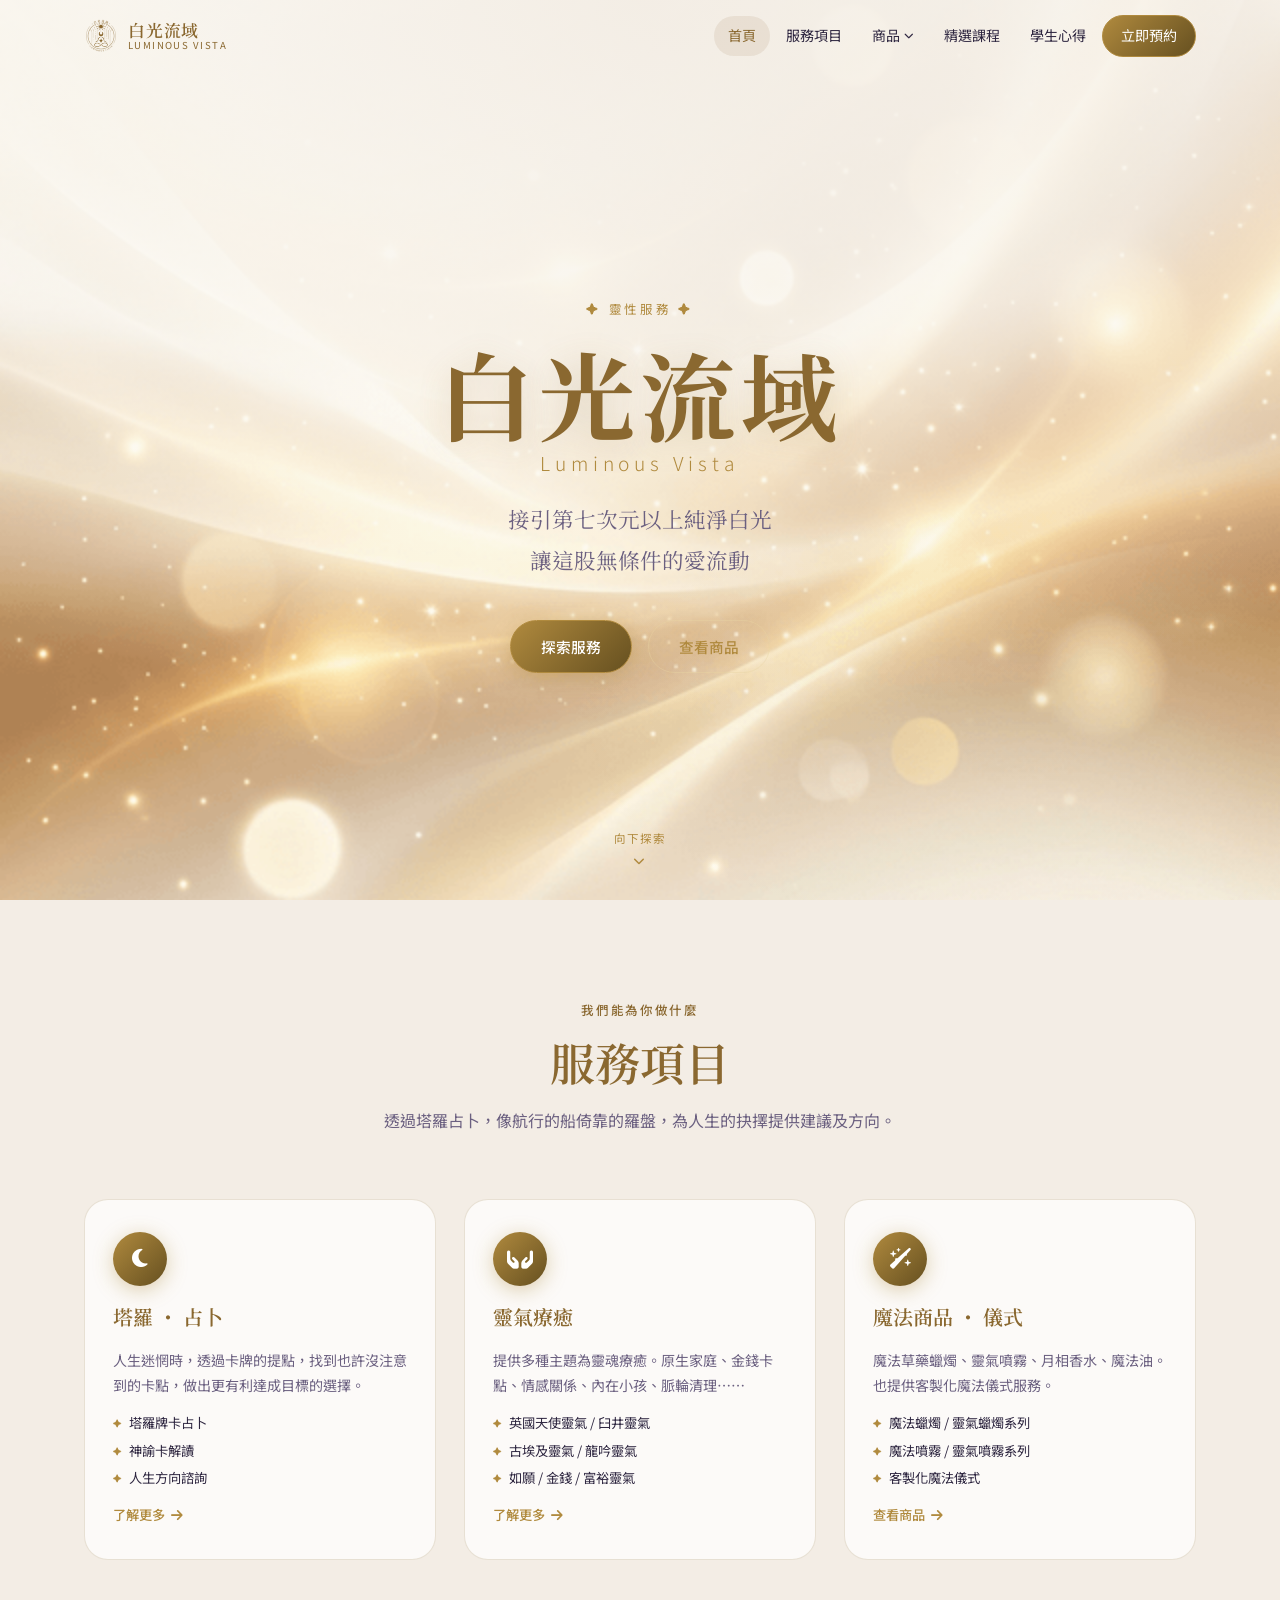
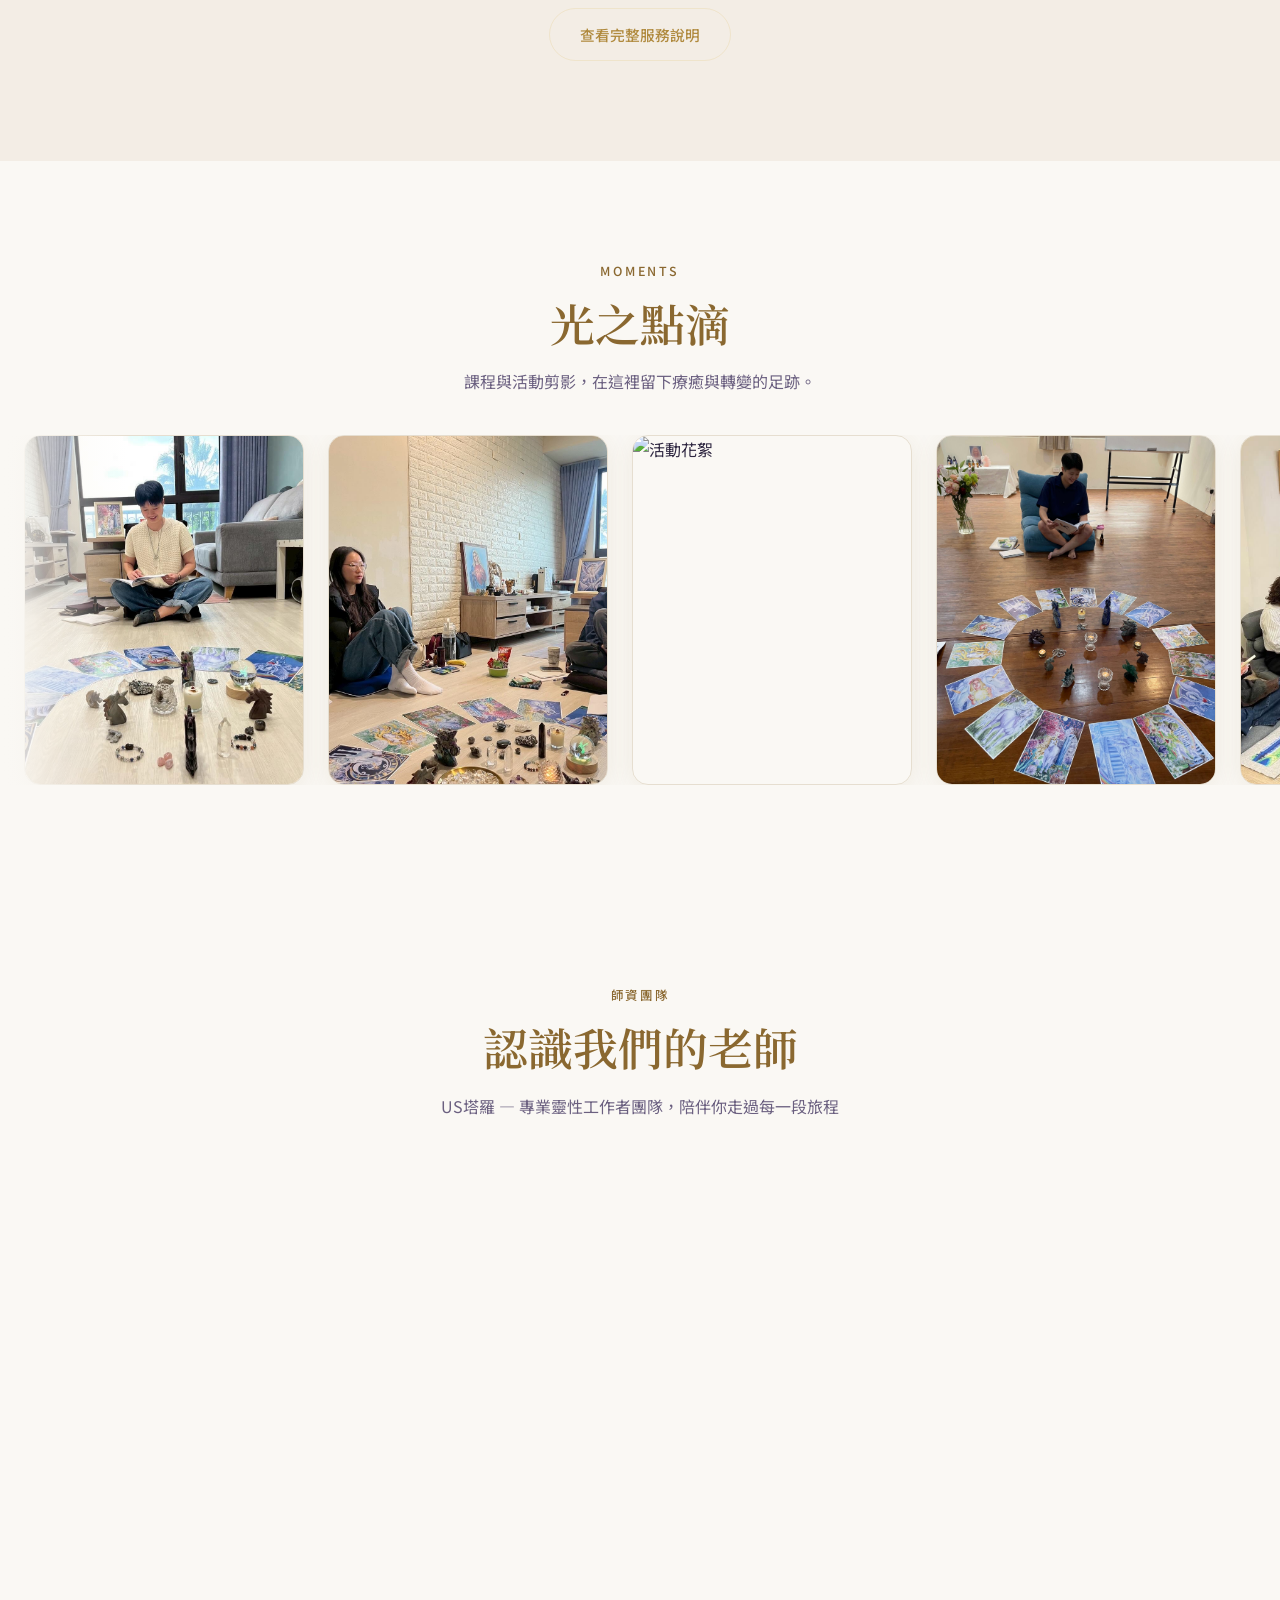
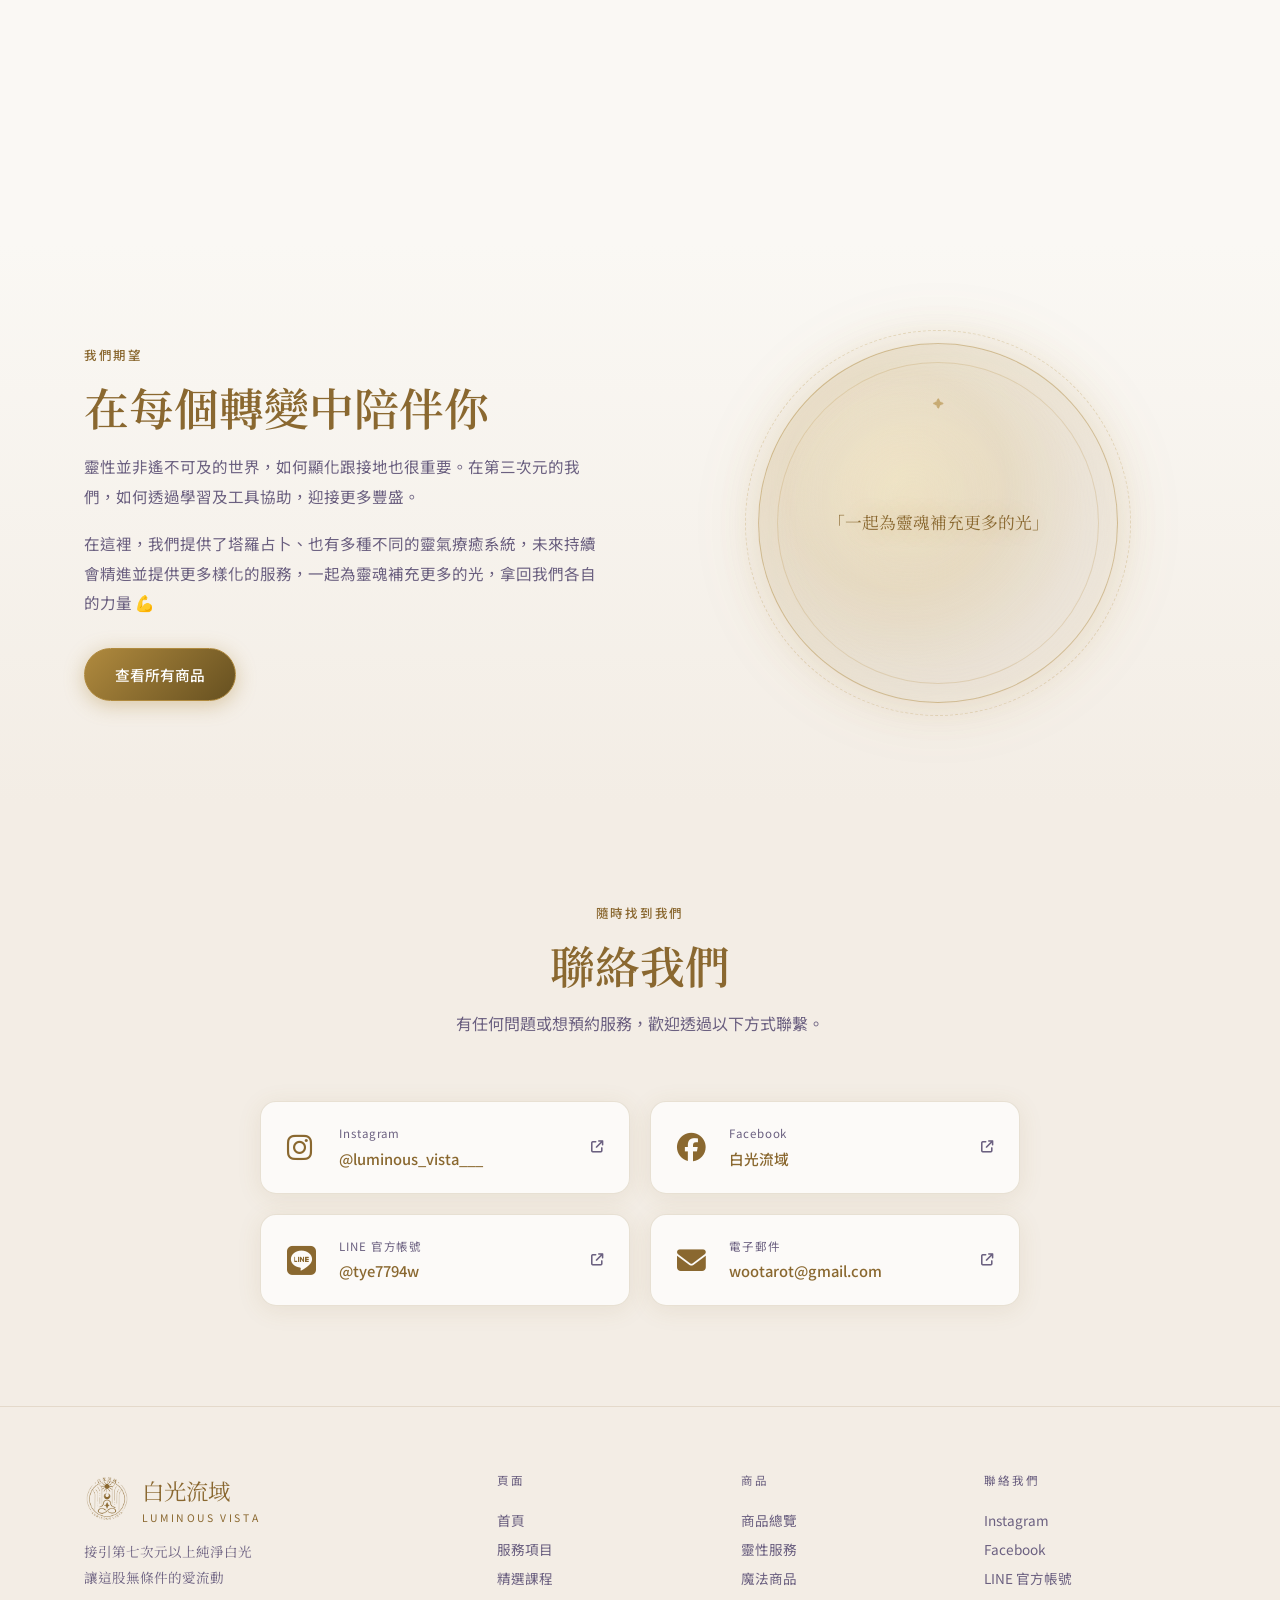
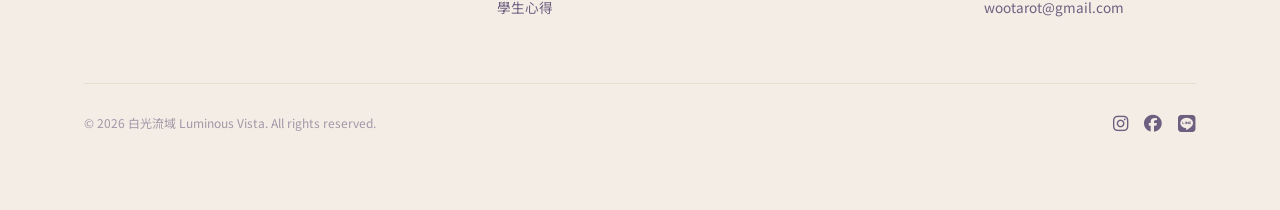
==== commit aa1696e2: "chore: remove old GA placeholder code" ====
--- a/index.html
+++ b/index.html
@@ -40,9 +40,7 @@
   <link href="https://fonts.googleapis.com/css2?family=Noto+Serif+TC:wght@300;400;600;700&family=Noto+Sans+TC:wght@300;400;500&display=swap" rel="stylesheet" />
   <link rel="stylesheet" href="https://cdnjs.cloudflare.com/ajax/libs/font-awesome/6.5.1/css/all.min.css" />
   <link rel="stylesheet" href="assets/css/style.css" />
-  <!-- GA4: 替換 G-XXXXXXXXXX 為你的評估 ID -->
-  <script async src="https://www.googletagmanager.com/gtag/js?id=G-XXXXXXXXXX"></script>
-  <script>window.dataLayer=window.dataLayer||[];function gtag(){dataLayer.push(arguments);}gtag('js',new Date());gtag('config','G-XXXXXXXXXX');</script>
+
   <!-- Google tag (gtag.js) -->
   <script async src="https://www.googletagmanager.com/gtag/js?id=G-SXFB5J3LVD"></script>
   <script>
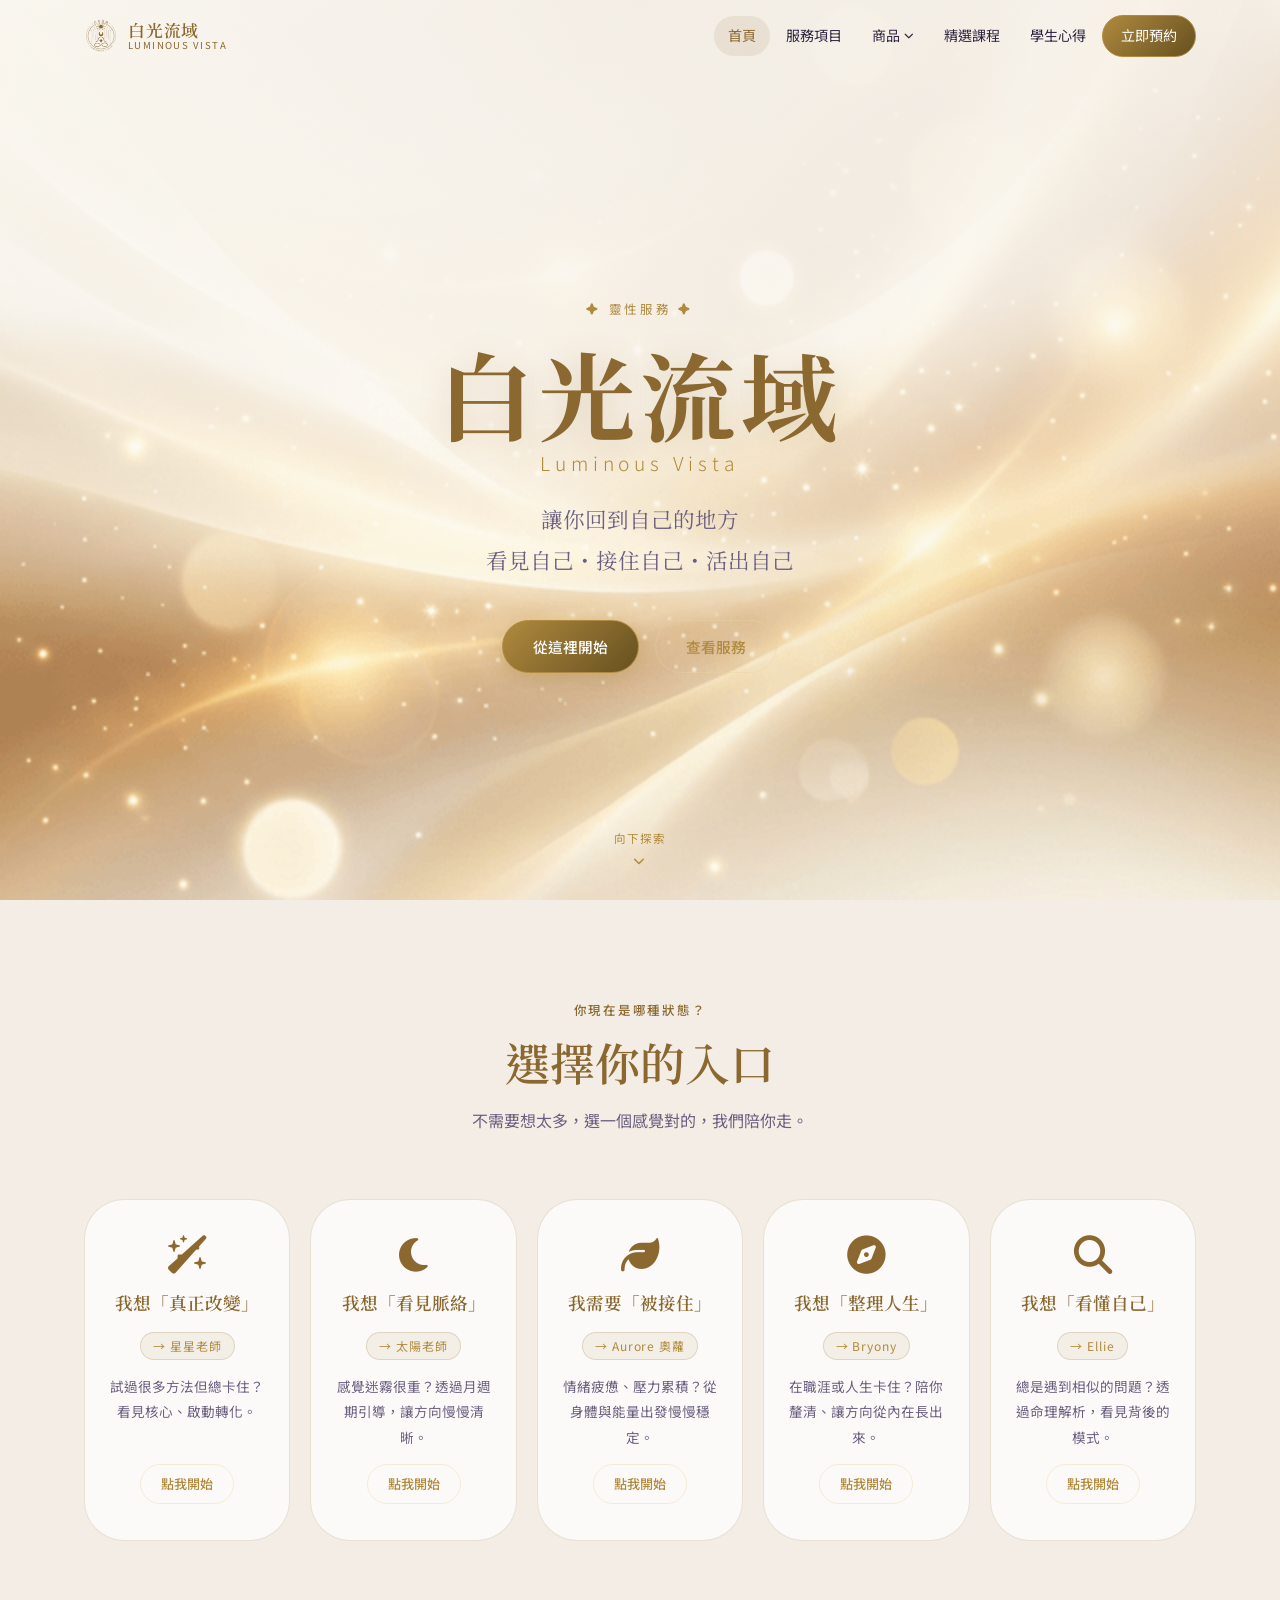
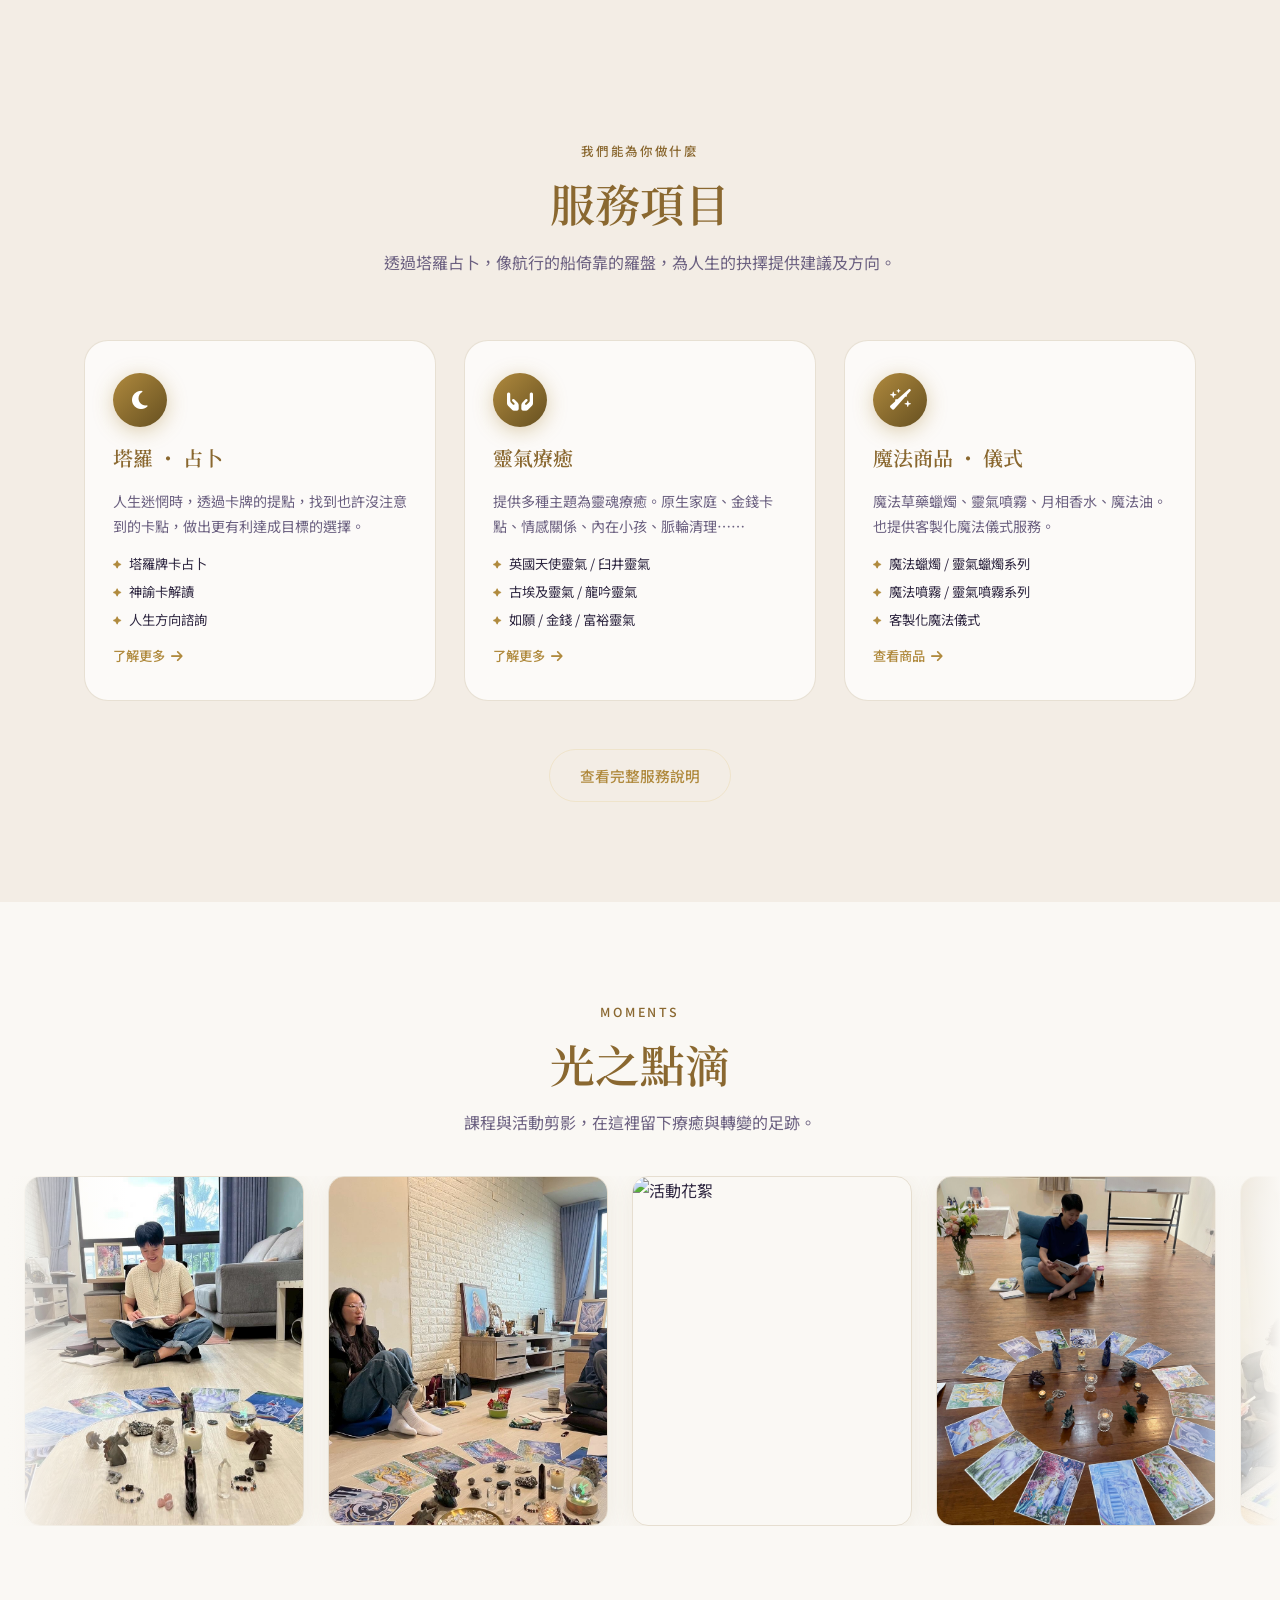
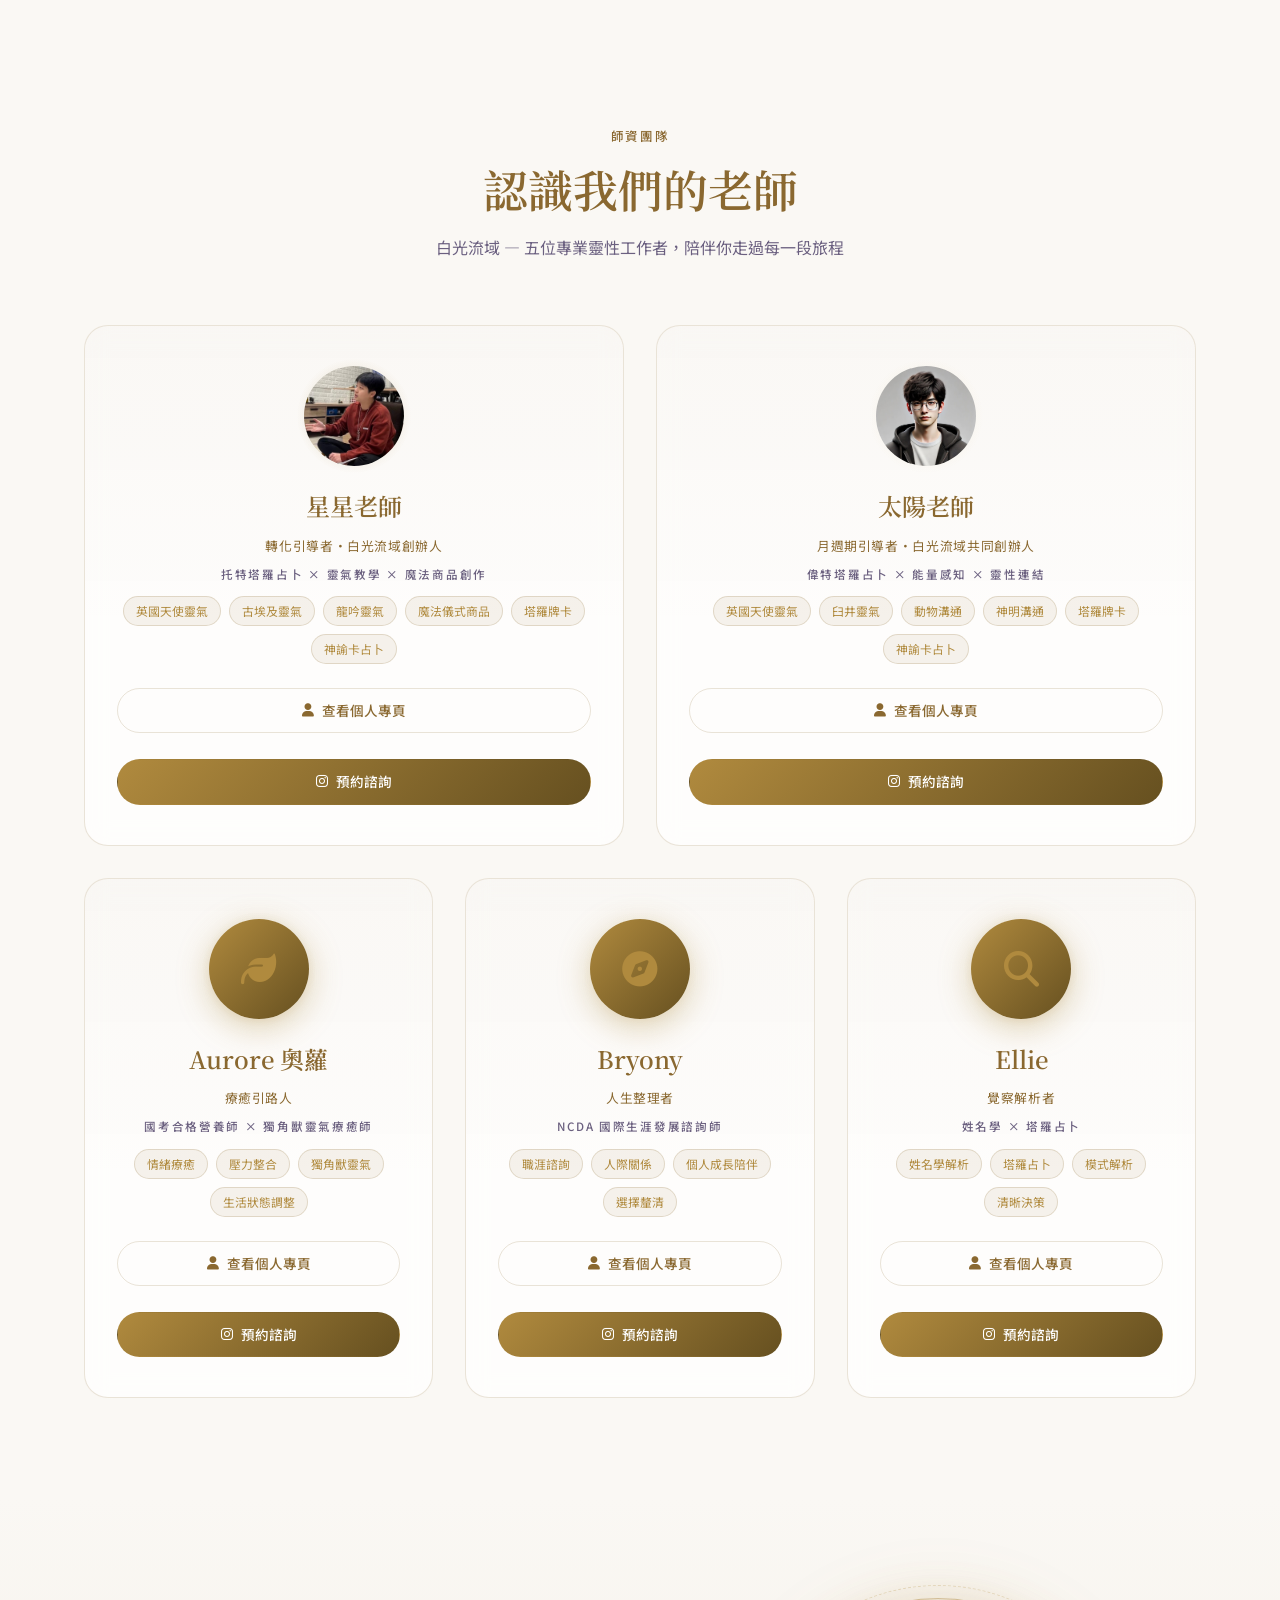
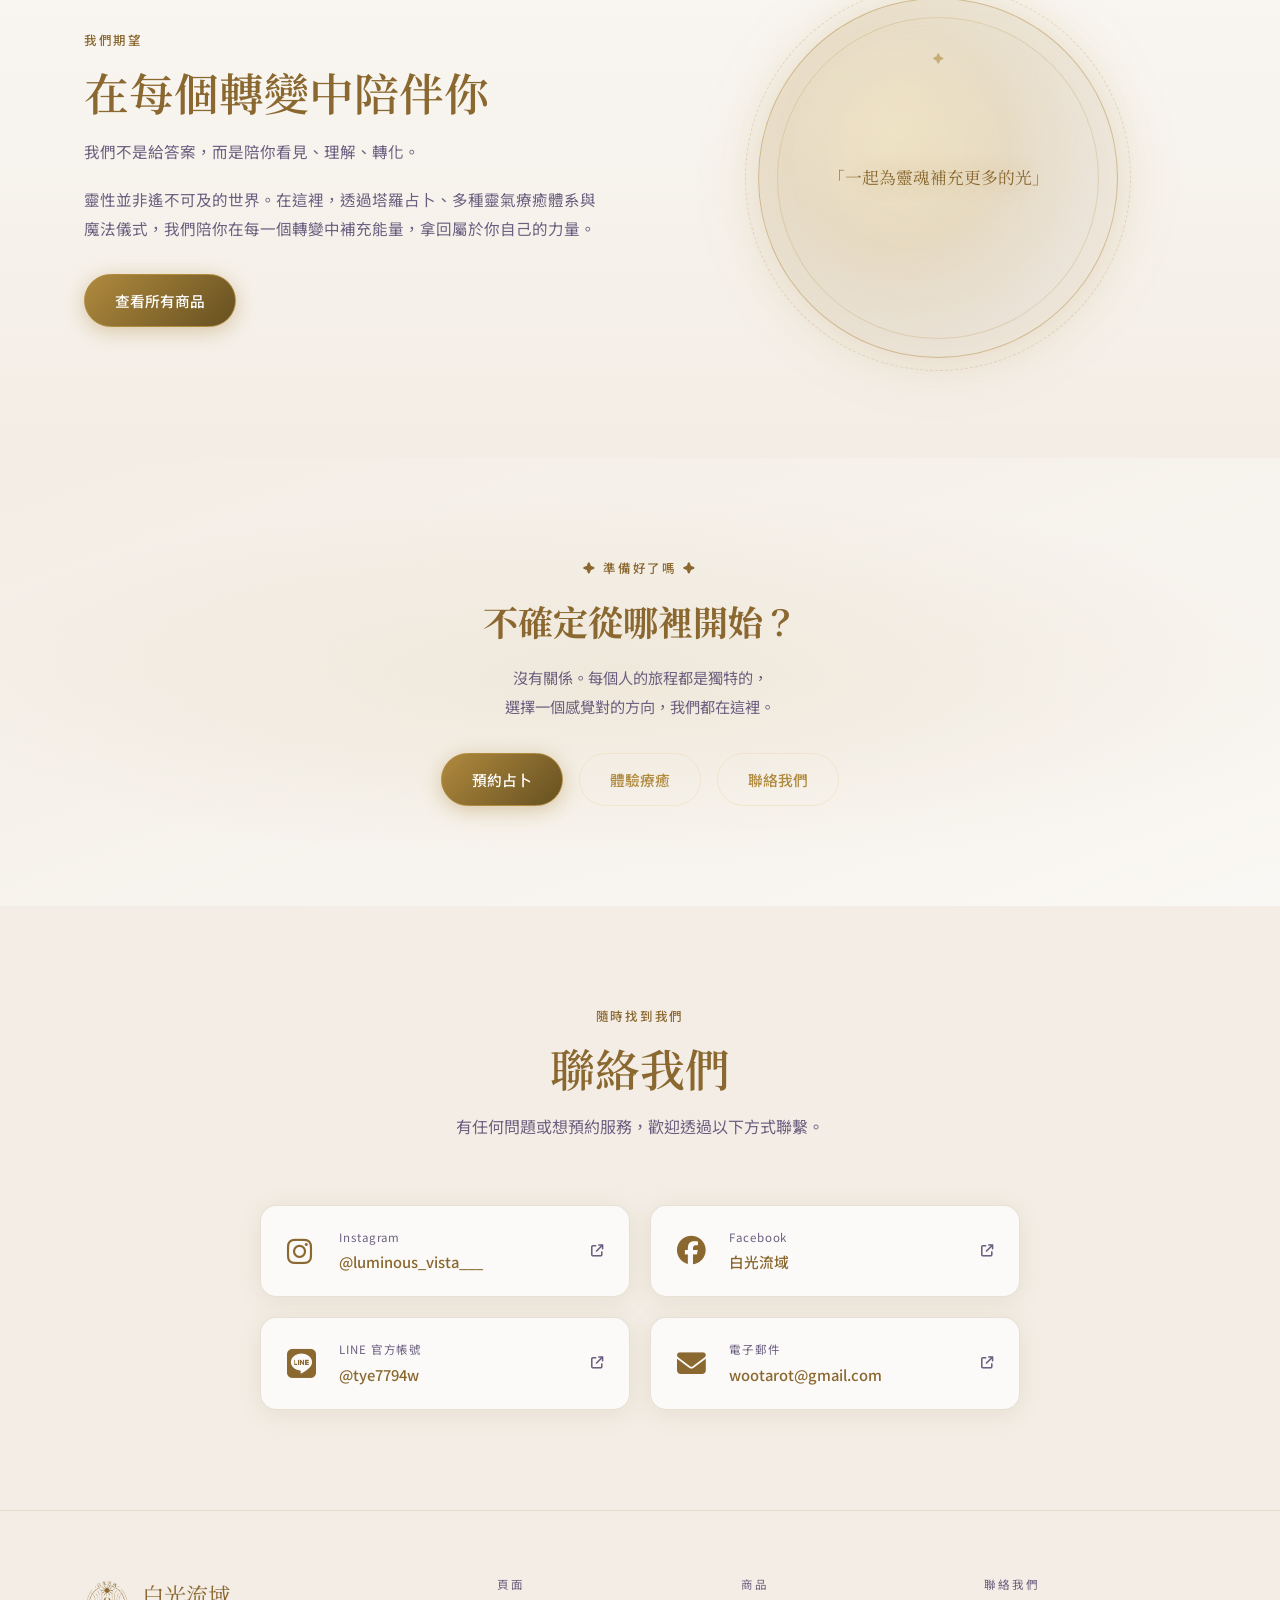
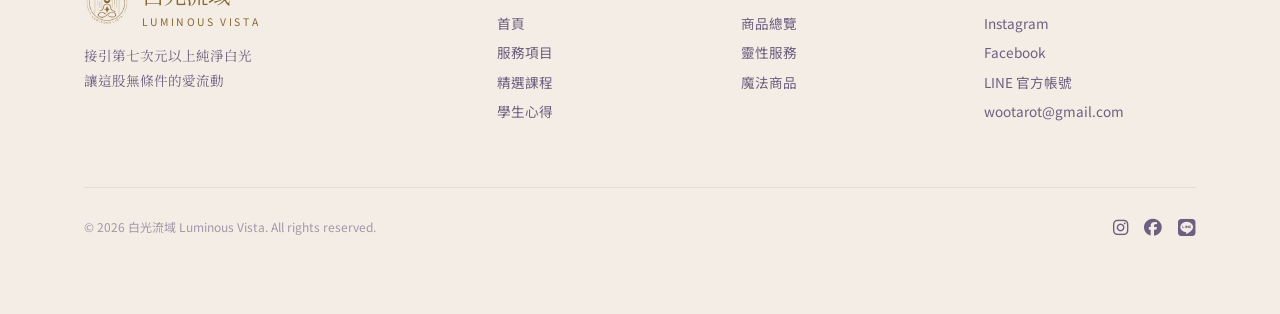
==== commit bc1eced5: "feat: add 5-teacher team layout, state-flow section, GA4 event tracking - Expand homepage team grid " ====
--- a/index.html
+++ b/index.html
@@ -66,16 +66,64 @@
       <span class="hero__title-en">Luminous Vista</span>
     </h1>
     <p class="hero__tagline fade-in fade-in--delay-2">
-      接引第七次元以上純淨白光<br/>讓這股無條件的愛流動
+      讓你回到自己的地方<br/>看見自己・接住自己・活出自己
     </p>
     <div class="hero__actions fade-in fade-in--delay-3">
-      <a href="services.html" class="btn btn--primary">探索服務</a>
-      <a href="products.html" class="btn btn--ghost">查看商品</a>
+      <a href="#start" class="btn btn--primary">從這裡開始</a>
+      <a href="services.html" class="btn btn--ghost">查看服務</a>
     </div>
   </div>
   <div class="hero__scroll-hint" aria-hidden="true">
     <span>向下探索</span>
     <i class="fa-solid fa-chevron-down"></i>
+  </div>
+</section>
+
+<!-- STATE FLOW (狀態分流區) -->
+<section class="section state-flow" id="start" aria-label="找到適合你的入口">
+  <div class="container">
+    <div class="section__header">
+      <p class="section__eyebrow">你現在是哪種狀態？</p>
+      <h2 class="section__title">選擇你的入口</h2>
+      <p class="section__subtitle">不需要想太多，選一個感覺對的，我們陪你走。</p>
+    </div>
+    <div class="state-flow__grid">
+      <a href="teacher-star.html" class="state-flow-card reveal">
+        <i class="fa-solid fa-wand-sparkles state-flow-card__icon"></i>
+        <p class="state-flow-card__label">我想「真正改變」</p>
+        <p class="state-flow-card__who">→ 星星老師</p>
+        <p class="state-flow-card__desc">試過很多方法但總卡住？看見核心、啟動轉化。</p>
+        <span class="btn btn--ghost btn--sm">點我開始</span>
+      </a>
+      <a href="teacher-sun.html" class="state-flow-card reveal">
+        <i class="fa-solid fa-moon state-flow-card__icon"></i>
+        <p class="state-flow-card__label">我想「看見脈絡」</p>
+        <p class="state-flow-card__who">→ 太陽老師</p>
+        <p class="state-flow-card__desc">感覺迷霧很重？透過月週期引導，讓方向慢慢清晰。</p>
+        <span class="btn btn--ghost btn--sm">點我開始</span>
+      </a>
+      <a href="teacher-aurore.html" class="state-flow-card reveal">
+        <i class="fa-solid fa-leaf state-flow-card__icon"></i>
+        <p class="state-flow-card__label">我需要「被接住」</p>
+        <p class="state-flow-card__who">→ Aurore 奧蘿</p>
+        <p class="state-flow-card__desc">情緒疲憊、壓力累積？從身體與能量出發慢慢穩定。</p>
+        <span class="btn btn--ghost btn--sm">點我開始</span>
+      </a>
+      <a href="teacher-bryony.html" class="state-flow-card reveal">
+        <i class="fa-solid fa-compass state-flow-card__icon"></i>
+        <p class="state-flow-card__label">我想「整理人生」</p>
+        <p class="state-flow-card__who">→ Bryony</p>
+        <p class="state-flow-card__desc">在職涯或人生卡住？陪你釐清、讓方向從內在長出來。</p>
+        <span class="btn btn--ghost btn--sm">點我開始</span>
+      </a>
+      <a href="teacher-ellie.html" class="state-flow-card reveal">
+        <i class="fa-solid fa-magnifying-glass state-flow-card__icon"></i>
+        <p class="state-flow-card__label">我想「看懂自己」</p>
+        <p class="state-flow-card__who">→ Ellie</p>
+        <p class="state-flow-card__desc">總是遇到相似的問題？透過命理解析，看見背後的模式。</p>
+        <span class="btn btn--ghost btn--sm">點我開始</span>
+      </a>
+    </div>
   </div>
 </section>
 
@@ -138,28 +186,30 @@
     </div>
   </div>
   
-  <div class="marquee-wrapper">
-    <div class="marquee-content">
-      <div class="marquee-item"><img src="assets/images/gallery/teaser/teaser-01.jpg" alt="活動花絮" class="marquee-img"></div>
-      <div class="marquee-item"><img src="assets/images/gallery/teaser/teaser-02.jpg" alt="活動花絮" class="marquee-img"></div>
-      <div class="marquee-item"><img src="assets/images/gallery/teaser/teaser-03.JPG" alt="活動花絮" class="marquee-img"></div>
-      <div class="marquee-item"><img src="assets/images/gallery/teaser/teaser-04.jpeg" alt="活動花絮" class="marquee-img"></div>
-      <div class="marquee-item"><img src="assets/images/gallery/teaser/teaser-05.jpg" alt="活動花絮" class="marquee-img"></div>
-      <div class="marquee-item"><img src="assets/images/gallery/teaser/teaser-06.jpg" alt="活動花絮" class="marquee-img"></div>
-      <div class="marquee-item"><img src="assets/images/gallery/teaser/teaser-07.jpg" alt="活動花絮" class="marquee-img"></div>
-      <div class="marquee-item"><img src="assets/images/gallery/teaser/teaser-08.jpg" alt="活動花絮" class="marquee-img"></div>
-      <div class="marquee-item"><img src="assets/images/gallery/teaser/teaser-09.JPG" alt="活動花絮" class="marquee-img"></div>
-    </div>
-    <div class="marquee-content" aria-hidden="true">
-      <div class="marquee-item"><img src="assets/images/gallery/teaser/teaser-01.jpg" alt="活動花絮" class="marquee-img"></div>
-      <div class="marquee-item"><img src="assets/images/gallery/teaser/teaser-02.jpg" alt="活動花絮" class="marquee-img"></div>
-      <div class="marquee-item"><img src="assets/images/gallery/teaser/teaser-03.JPG" alt="活動花絮" class="marquee-img"></div>
-      <div class="marquee-item"><img src="assets/images/gallery/teaser/teaser-04.jpeg" alt="活動花絮" class="marquee-img"></div>
-      <div class="marquee-item"><img src="assets/images/gallery/teaser/teaser-05.jpg" alt="活動花絮" class="marquee-img"></div>
-      <div class="marquee-item"><img src="assets/images/gallery/teaser/teaser-06.jpg" alt="活動花絮" class="marquee-img"></div>
-      <div class="marquee-item"><img src="assets/images/gallery/teaser/teaser-07.jpg" alt="活動花絮" class="marquee-img"></div>
-      <div class="marquee-item"><img src="assets/images/gallery/teaser/teaser-08.jpg" alt="活動花絮" class="marquee-img"></div>
-      <div class="marquee-item"><img src="assets/images/gallery/teaser/teaser-09.JPG" alt="活動花絮" class="marquee-img"></div>
+  <div class="marquee-track">
+    <div class="marquee-wrapper">
+      <div class="marquee-content">
+        <div class="marquee-item"><img src="assets/images/gallery/teaser/teaser-01.jpg" alt="活動花絮" class="marquee-img"></div>
+        <div class="marquee-item"><img src="assets/images/gallery/teaser/teaser-02.jpg" alt="活動花絮" class="marquee-img"></div>
+        <div class="marquee-item"><img src="assets/images/gallery/teaser/teaser-03.JPG" alt="活動花絮" class="marquee-img"></div>
+        <div class="marquee-item"><img src="assets/images/gallery/teaser/teaser-04.jpeg" alt="活動花絮" class="marquee-img"></div>
+        <div class="marquee-item"><img src="assets/images/gallery/teaser/teaser-05.jpg" alt="活動花絮" class="marquee-img"></div>
+        <div class="marquee-item"><img src="assets/images/gallery/teaser/teaser-06.jpg" alt="活動花絮" class="marquee-img"></div>
+        <div class="marquee-item"><img src="assets/images/gallery/teaser/teaser-07.jpg" alt="活動花絮" class="marquee-img"></div>
+        <div class="marquee-item"><img src="assets/images/gallery/teaser/teaser-08.jpg" alt="活動花絮" class="marquee-img"></div>
+        <div class="marquee-item"><img src="assets/images/gallery/teaser/teaser-09.JPG" alt="活動花絮" class="marquee-img"></div>
+      </div>
+      <div class="marquee-content" aria-hidden="true">
+        <div class="marquee-item"><img src="assets/images/gallery/teaser/teaser-01.jpg" alt="活動花絮" class="marquee-img"></div>
+        <div class="marquee-item"><img src="assets/images/gallery/teaser/teaser-02.jpg" alt="活動花絮" class="marquee-img"></div>
+        <div class="marquee-item"><img src="assets/images/gallery/teaser/teaser-03.JPG" alt="活動花絮" class="marquee-img"></div>
+        <div class="marquee-item"><img src="assets/images/gallery/teaser/teaser-04.jpeg" alt="活動花絮" class="marquee-img"></div>
+        <div class="marquee-item"><img src="assets/images/gallery/teaser/teaser-05.jpg" alt="活動花絮" class="marquee-img"></div>
+        <div class="marquee-item"><img src="assets/images/gallery/teaser/teaser-06.jpg" alt="活動花絮" class="marquee-img"></div>
+        <div class="marquee-item"><img src="assets/images/gallery/teaser/teaser-07.jpg" alt="活動花絮" class="marquee-img"></div>
+        <div class="marquee-item"><img src="assets/images/gallery/teaser/teaser-08.jpg" alt="活動花絮" class="marquee-img"></div>
+        <div class="marquee-item"><img src="assets/images/gallery/teaser/teaser-09.JPG" alt="活動花絮" class="marquee-img"></div>
+      </div>
     </div>
   </div>
 
@@ -175,9 +225,10 @@
     <div class="section__header">
       <p class="section__eyebrow">師資團隊</p>
       <h2 class="section__title">認識我們的老師</h2>
-      <p class="section__subtitle">US塔羅 — 專業靈性工作者團隊，陪伴你走過每一段旅程</p>
+      <p class="section__subtitle">白光流域 — 五位專業靈性工作者，陪伴你走過每一段旅程</p>
     </div>
     <div class="team__grid">
+      <!-- Founders row -->
       <article class="team-card reveal" id="teacher-star">
         <div class="team-card__avatar">
           <div class="team-card__avatar-glow star-glow"></div>
@@ -185,13 +236,11 @@
         </div>
         <div class="team-card__body">
           <h3 class="team-card__name">星星老師</h3>
-          <p class="team-card__role">靈氣療癒師 / 塔羅占卜師</p>
+          <p class="team-card__role">轉化引導者・白光流域創辦人</p>
           <div class="team-card__skills">
-            <h4 class="team-card__skills-title">專長領域</h4>
+            <h4 class="team-card__skills-title">托特塔羅占卜 × 靈氣教學 × 魔法商品創作</h4>
             <div class="team-card__tags">
-              <span class="tag">英國天使靈氣</span><span class="tag">獨角獸靈氣</span>
-              <span class="tag">古埃及靈氣</span><span class="tag">如願靈氣</span>
-              <span class="tag">金錢靈氣</span><span class="tag">富裕靈氣</span>
+              <span class="tag">英國天使靈氣</span><span class="tag">古埃及靈氣</span>
               <span class="tag">龍吟靈氣</span><span class="tag">魔法儀式商品</span>
               <span class="tag">塔羅牌卡</span><span class="tag">神諭卡占卜</span>
             </div>
@@ -213,18 +262,93 @@
         </div>
         <div class="team-card__body">
           <h3 class="team-card__name">太陽老師</h3>
-          <p class="team-card__role">靈氣療癒師 / 動物溝通師</p>
+          <p class="team-card__role">月週期引導者・白光流域共同創辦人</p>
           <div class="team-card__skills">
-            <h4 class="team-card__skills-title">專長領域</h4>
+            <h4 class="team-card__skills-title">偉特塔羅占卜 × 能量感知 × 靈性連結</h4>
             <div class="team-card__tags">
               <span class="tag">英國天使靈氣</span><span class="tag">臼井靈氣</span>
               <span class="tag">動物溝通</span><span class="tag">神明溝通</span>
-              <span class="tag">魔法儀式</span><span class="tag">塔羅牌卡</span>
-              <span class="tag">神諭卡占卜</span>
+              <span class="tag">塔羅牌卡</span><span class="tag">神諭卡占卜</span>
             </div>
           </div>
           <div style="display:flex;flex-direction:column;gap:10px;width:100%;">
             <a href="teacher-sun.html" class="team-card__contact team-card__contact--outline">
+              <i class="fa-solid fa-user"></i> 查看個人專頁
+            </a>
+            <a href="https://www.instagram.com/luminous_vista___/" target="_blank" rel="noopener" class="team-card__contact">
+              <i class="fa-brands fa-instagram"></i> 預約諮詢
+            </a>
+          </div>
+        </div>
+      </article>
+      <!-- Members row -->
+      <article class="team-card reveal" id="teacher-aurore">
+        <div class="team-card__avatar">
+          <div class="team-card__avatar-glow star-glow"></div>
+          <div class="team-card__avatar-icon"><i class="fa-solid fa-leaf"></i></div>
+        </div>
+        <div class="team-card__body">
+          <h3 class="team-card__name">Aurore 奧蘿</h3>
+          <p class="team-card__role">療癒引路人</p>
+          <div class="team-card__skills">
+            <h4 class="team-card__skills-title">國考合格營養師 × 獨角獸靈氣療癒師</h4>
+            <div class="team-card__tags">
+              <span class="tag">情緒療癒</span><span class="tag">壓力整合</span>
+              <span class="tag">獨角獸靈氣</span><span class="tag">生活狀態調整</span>
+            </div>
+          </div>
+          <div style="display:flex;flex-direction:column;gap:10px;width:100%;">
+            <a href="teacher-aurore.html" class="team-card__contact team-card__contact--outline">
+              <i class="fa-solid fa-user"></i> 查看個人專頁
+            </a>
+            <a href="https://www.instagram.com/luminous_vista___/" target="_blank" rel="noopener" class="team-card__contact">
+              <i class="fa-brands fa-instagram"></i> 預約諮詢
+            </a>
+          </div>
+        </div>
+      </article>
+      <article class="team-card reveal" id="teacher-bryony">
+        <div class="team-card__avatar">
+          <div class="team-card__avatar-glow sun-glow"></div>
+          <div class="team-card__avatar-icon"><i class="fa-solid fa-compass"></i></div>
+        </div>
+        <div class="team-card__body">
+          <h3 class="team-card__name">Bryony</h3>
+          <p class="team-card__role">人生整理者</p>
+          <div class="team-card__skills">
+            <h4 class="team-card__skills-title">NCDA 國際生涯發展諮詢師</h4>
+            <div class="team-card__tags">
+              <span class="tag">職涯諮詢</span><span class="tag">人際關係</span>
+              <span class="tag">個人成長陪伴</span><span class="tag">選擇釐清</span>
+            </div>
+          </div>
+          <div style="display:flex;flex-direction:column;gap:10px;width:100%;">
+            <a href="teacher-bryony.html" class="team-card__contact team-card__contact--outline">
+              <i class="fa-solid fa-user"></i> 查看個人專頁
+            </a>
+            <a href="https://www.instagram.com/luminous_vista___/" target="_blank" rel="noopener" class="team-card__contact">
+              <i class="fa-brands fa-instagram"></i> 預約諮詢
+            </a>
+          </div>
+        </div>
+      </article>
+      <article class="team-card reveal" id="teacher-ellie">
+        <div class="team-card__avatar">
+          <div class="team-card__avatar-glow star-glow"></div>
+          <div class="team-card__avatar-icon"><i class="fa-solid fa-magnifying-glass"></i></div>
+        </div>
+        <div class="team-card__body">
+          <h3 class="team-card__name">Ellie</h3>
+          <p class="team-card__role">覺察解析者</p>
+          <div class="team-card__skills">
+            <h4 class="team-card__skills-title">姓名學 × 塔羅占卜</h4>
+            <div class="team-card__tags">
+              <span class="tag">姓名學解析</span><span class="tag">塔羅占卜</span>
+              <span class="tag">模式解析</span><span class="tag">清晰決策</span>
+            </div>
+          </div>
+          <div style="display:flex;flex-direction:column;gap:10px;width:100%;">
+            <a href="teacher-ellie.html" class="team-card__contact team-card__contact--outline">
               <i class="fa-solid fa-user"></i> 查看個人專頁
             </a>
             <a href="https://www.instagram.com/luminous_vista___/" target="_blank" rel="noopener" class="team-card__contact">
@@ -244,10 +368,10 @@
       <p class="section__eyebrow">我們期望</p>
       <h2 class="section__title">在每個轉變中陪伴你</h2>
       <p class="mission__body">
-        靈性並非遙不可及的世界，如何顯化跟接地也很重要。在第三次元的我們，如何透過學習及工具協助，迎接更多豐盛。
+        我們不是給答案，而是陪你看見、理解、轉化。
       </p>
       <p class="mission__body">
-        在這裡，我們提供了塔羅占卜、也有多種不同的靈氣療癒系統，未來持續會精進並提供更多樣化的服務，一起為靈魂補充更多的光，拿回我們各自的力量 💪
+        靈性並非遙不可及的世界。在這裡，透過塔羅占卜、多種靈氣療癒體系與魔法儀式，我們陪你在每一個轉變中補充能量，拿回屬於你自己的力量。
       </p>
       <a href="products.html" class="btn btn--primary">查看所有商品</a>
     </div>
@@ -260,6 +384,22 @@
   </div>
 </section>
 
+<!-- FINAL CTA -->
+<section class="section final-cta" aria-label="開始你的旅程">
+  <div class="container">
+    <div class="final-cta__inner reveal">
+      <p class="section__eyebrow">✦ 準備好了嗎 ✦</p>
+      <h2 class="final-cta__title">不確定從哪裡開始？</h2>
+      <p class="final-cta__body">沒有關係。每個人的旅程都是獨特的，<br/>選擇一個感覺對的方向，我們都在這裡。</p>
+      <div class="final-cta__actions">
+        <a href="products-spiritual.html" class="btn btn--primary">預約占卜</a>
+        <a href="products-spiritual.html#reiki" class="btn btn--ghost">體驗療癒</a>
+        <a href="#contact" class="btn btn--ghost">聯絡我們</a>
+      </div>
+    </div>
+  </div>
+</section>
+
 <!-- CONTACT -->
 <section class="section contact" id="contact" aria-label="聯絡我們">
   <div class="container">
--- a/assets/css/style.css
+++ b/assets/css/style.css
@@ -177,7 +177,7 @@
 
 /* Dropdown */
 .dropdown {
-  position: absolute; top: 100%; left: 50%; transform: translateX(-50%);
+  position: absolute; top: 100%; left: 50%;
   padding-top: 8px; /* bridge gap — DO NOT remove, keeps hover area continuous */
   background: transparent;
   border: none;
@@ -426,7 +426,19 @@
 /* =====================================================
    Team (index page)
    ===================================================== */
-.team__grid { display: grid; grid-template-columns: repeat(2,1fr); gap: 32px; max-width: 900px; margin-inline: auto; }
+/* 5-teacher layout: founders in 2-up row, members in 3-up row */
+.team__grid {
+  display: grid;
+  grid-template-columns: repeat(6, 1fr);
+  gap: 32px;
+  max-width: 1140px;
+  margin-inline: auto;
+}
+.team__grid > .team-card:nth-child(1),
+.team__grid > .team-card:nth-child(2) { grid-column: span 3; }
+.team__grid > .team-card:nth-child(3),
+.team__grid > .team-card:nth-child(4),
+.team__grid > .team-card:nth-child(5) { grid-column: span 2; }
 .team-card {
   background: var(--clr-glass-bg); border: 1px solid var(--clr-glass-border);
   border-radius: var(--radius-lg); padding: 40px 32px;
@@ -524,22 +536,27 @@
    Teaser Gallery (Marquee)
    ===================================================== */
 .teaser-gallery { overflow: hidden; background: var(--clr-bg); }
+
+/* Gradient masks live here — spans viewport width so fades are at screen edges */
+.marquee-track {
+  position: relative;
+  overflow: hidden;
+  width: 100%;
+}
+.marquee-track::before,
+.marquee-track::after {
+  content: ''; position: absolute; top: 0; bottom: 0; width: 10vw; z-index: 2; pointer-events: none;
+}
+.marquee-track::before {
+  left: 0; background: linear-gradient(to right, var(--clr-bg) 0%, transparent 100%);
+}
+.marquee-track::after {
+  right: 0; background: linear-gradient(to left, var(--clr-bg) 0%, transparent 100%);
+}
+
 .marquee-wrapper {
   display: flex;
   width: max-content;
-  overflow: hidden;
-  position: relative;
-}
-/* Gradient masks for smooth fade in/out at the edges */
-.marquee-wrapper::before,
-.marquee-wrapper::after {
-  content: ''; position: absolute; top: 0; bottom: 0; width: 10vw; z-index: 2; pointer-events: none;
-}
-.marquee-wrapper::before {
-  left: 0; background: linear-gradient(to right, var(--clr-bg) 0%, transparent 100%);
-}
-.marquee-wrapper::after {
-  right: 0; background: linear-gradient(to left, var(--clr-bg) 0%, transparent 100%);
 }
 
 .marquee-content {
@@ -639,7 +656,8 @@
   .courses-grid       { grid-template-columns: 1fr; }
   .mission__container { grid-template-columns: 1fr; gap: 48px; text-align: center; }
   .mission__orb       { max-width: 280px; }
-  .team__grid         { grid-template-columns: 1fr; max-width: 460px; }
+  .team__grid         { grid-template-columns: repeat(2, 1fr); max-width: 100%; }
+  .team__grid > .team-card { grid-column: span 1 !important; }
   .footer__container  { grid-template-columns: 1fr; gap: 40px; }
   .footer__nav        { grid-template-columns: repeat(3,1fr); }
 }
@@ -686,6 +704,7 @@
   .products-grid--2 { grid-template-columns: 1fr; }
   .reviews-grid     { grid-template-columns: 1fr; }
   .contact__grid    { grid-template-columns: 1fr; }
+  .team__grid       { grid-template-columns: 1fr; max-width: 460px; margin-inline: auto; }
   .footer__nav      { grid-template-columns: 1fr 1fr; }
   .footer__bottom   { flex-direction: column; align-items: flex-start; }
 }
@@ -934,27 +953,151 @@
 }
 
 /* =====================================================
-   Product Feature (Image + Text Layout)
-   ===================================================== */
+   State Flow Section (狀態分流區)
+   ===================================================== */
+.state-flow { background: var(--clr-bg-soft); }
+.state-flow__grid {
+  display: grid;
+  grid-template-columns: repeat(auto-fit, minmax(200px, 1fr));
+  gap: 20px;
+  max-width: 1140px;
+  margin-inline: auto;
+}
+.state-flow-card {
+  background: var(--clr-glass-bg);
+  border: 1.5px solid var(--clr-glass-border);
+  border-radius: var(--radius-xl);
+  padding: 36px 24px;
+  display: flex;
+  flex-direction: column;
+  align-items: center;
+  gap: 14px;
+  text-align: center;
+  backdrop-filter: blur(12px);
+  text-decoration: none;
+  transition: transform var(--transition), box-shadow var(--transition), border-color var(--transition);
+}
+.state-flow-card:hover {
+  transform: translateY(-8px);
+  box-shadow: var(--shadow-glow);
+  border-color: var(--clr-gold);
+}
+.state-flow-card__icon { font-size: 2.4rem; color: var(--clr-gold-lt); }
+.state-flow-card__label {
+  font-family: var(--font-serif);
+  font-size: 1.1rem;
+  color: var(--clr-gold-lt);
+  font-weight: 600;
+}
+.state-flow-card__who {
+  font-size: 0.75rem; color: var(--clr-gold); letter-spacing: 0.08em;
+  padding: 3px 12px;
+  background: rgba(138,104,48,0.08);
+  border: 1px solid rgba(138,104,48,0.2);
+  border-radius: 100px;
+}
+.state-flow-card__desc {
+  font-size: 0.85rem;
+  color: var(--clr-text-muted);
+  line-height: 1.85;
+  flex: 1;
+}
+@media (max-width: 900px) {
+  .state-flow__grid { grid-template-columns: repeat(3, 1fr); }
+}
+@media (max-width: 640px) {
+  .state-flow__grid { grid-template-columns: 1fr; max-width: 420px; margin-inline: auto; }
+}
+
+/* =====================================================
+   Final CTA Section
+   ===================================================== */
+.final-cta {
+  background: linear-gradient(160deg, var(--clr-bg-soft) 0%, var(--clr-bg) 100%);
+  text-align: center;
+  position: relative;
+  overflow: hidden;
+}
+.final-cta::before {
+  content: '';
+  position: absolute; inset: 0;
+  background: radial-gradient(ellipse 80% 60% at 50% 50%, rgba(176,138,62,0.1) 0%, transparent 70%);
+  pointer-events: none;
+}
+.final-cta__inner { position: relative; z-index: 1; max-width: 600px; margin-inline: auto; }
+.final-cta__title {
+  font-family: var(--font-serif);
+  font-size: clamp(1.6rem, 3vw, 2.2rem);
+  color: var(--clr-gold-lt);
+  margin-bottom: 12px;
+}
+.final-cta__body {
+  font-size: 0.95rem; color: var(--clr-text-muted); margin-bottom: 32px; line-height: 1.9;
+}
+.final-cta__actions { display: flex; justify-content: center; gap: 16px; flex-wrap: wrap; }
+
+/* =====================================================
+   Resonance Box (teacher pages)
+   ===================================================== */
+.resonance-box {
+  background: rgba(138,104,48,0.05);
+  border-left: 3px solid var(--clr-gold);
+  border-radius: 0 var(--radius-sm) var(--radius-sm) 0;
+  padding: 20px 24px;
+  margin-bottom: 24px;
+}
+.resonance-box__lead {
+  font-size: 0.82rem; color: var(--clr-text-muted); font-weight: 500;
+  margin-bottom: 10px; letter-spacing: 0.05em;
+}
+.resonance-box__list { list-style: none; display: flex; flex-direction: column; gap: 8px; }
+.resonance-box__list li {
+  font-size: 0.88rem; color: var(--clr-text-muted);
+  padding-left: 20px; position: relative; line-height: 1.7;
+}
+.resonance-box__list li::before {
+  content: '✦'; position: absolute; left: 0;
+  color: var(--clr-gold); font-size: 0.55rem; top: 6px;
+}
+
+/* Teacher "不確定哪一位" footer nudge */
+.teacher-unsure {
+  background: var(--clr-bg-soft);
+  padding-block: 48px;
+  text-align: center;
+}
+.teacher-unsure__title {
+  font-family: var(--font-serif);
+  font-size: 1.1rem; color: var(--clr-gold-lt); margin-bottom: 8px;
+}
+.teacher-unsure__body {
+  font-size: 0.9rem; color: var(--clr-text-muted); line-height: 1.9; margin-bottom: 24px;
+}
+
+/* =====================================================
+   Product Feature (Grid Layout)
+   ===================================================== */
+.products-showcase {
+  display: grid;
+  grid-template-columns: repeat(auto-fit, minmax(350px, 1fr));
+  gap: 40px;
+}
+
 .product-feature {
-  display: grid;
-  grid-template-columns: 1fr 1fr;
-  gap: 64px;
-  align-items: center;
+  display: flex;
+  flex-direction: column;
+  gap: 32px;
   background: var(--clr-glass-bg);
   border: 1px solid var(--clr-glass-border);
   border-radius: var(--radius-xl);
-  padding: 48px;
-  margin-bottom: 56px;
+  padding: 40px;
   box-shadow: var(--shadow-card);
   transition: box-shadow var(--transition), transform var(--transition);
+  height: 100%;
 }
 .product-feature:hover {
   box-shadow: var(--shadow-glow);
   transform: translateY(-2px);
-}
-.product-feature:nth-child(even) .product-feature__img-wrap {
-  order: 2;
 }
 .product-feature__img-wrap {
   border-radius: var(--radius-lg);
@@ -1035,16 +1178,8 @@
 
 @media (max-width: 900px) {
   .product-feature {
-    grid-template-columns: 1fr;
     padding: 32px 24px;
-    gap: 32px;
     border-radius: var(--radius-lg);
-  }
-  .product-feature:nth-child(even) .product-feature__img-wrap {
-    order: -1; /* Image always on top for mobile */
-  }
-  .product-feature__img-wrap {
-    order: -1;
   }
   .product-feature__title {
     font-size: 2rem;
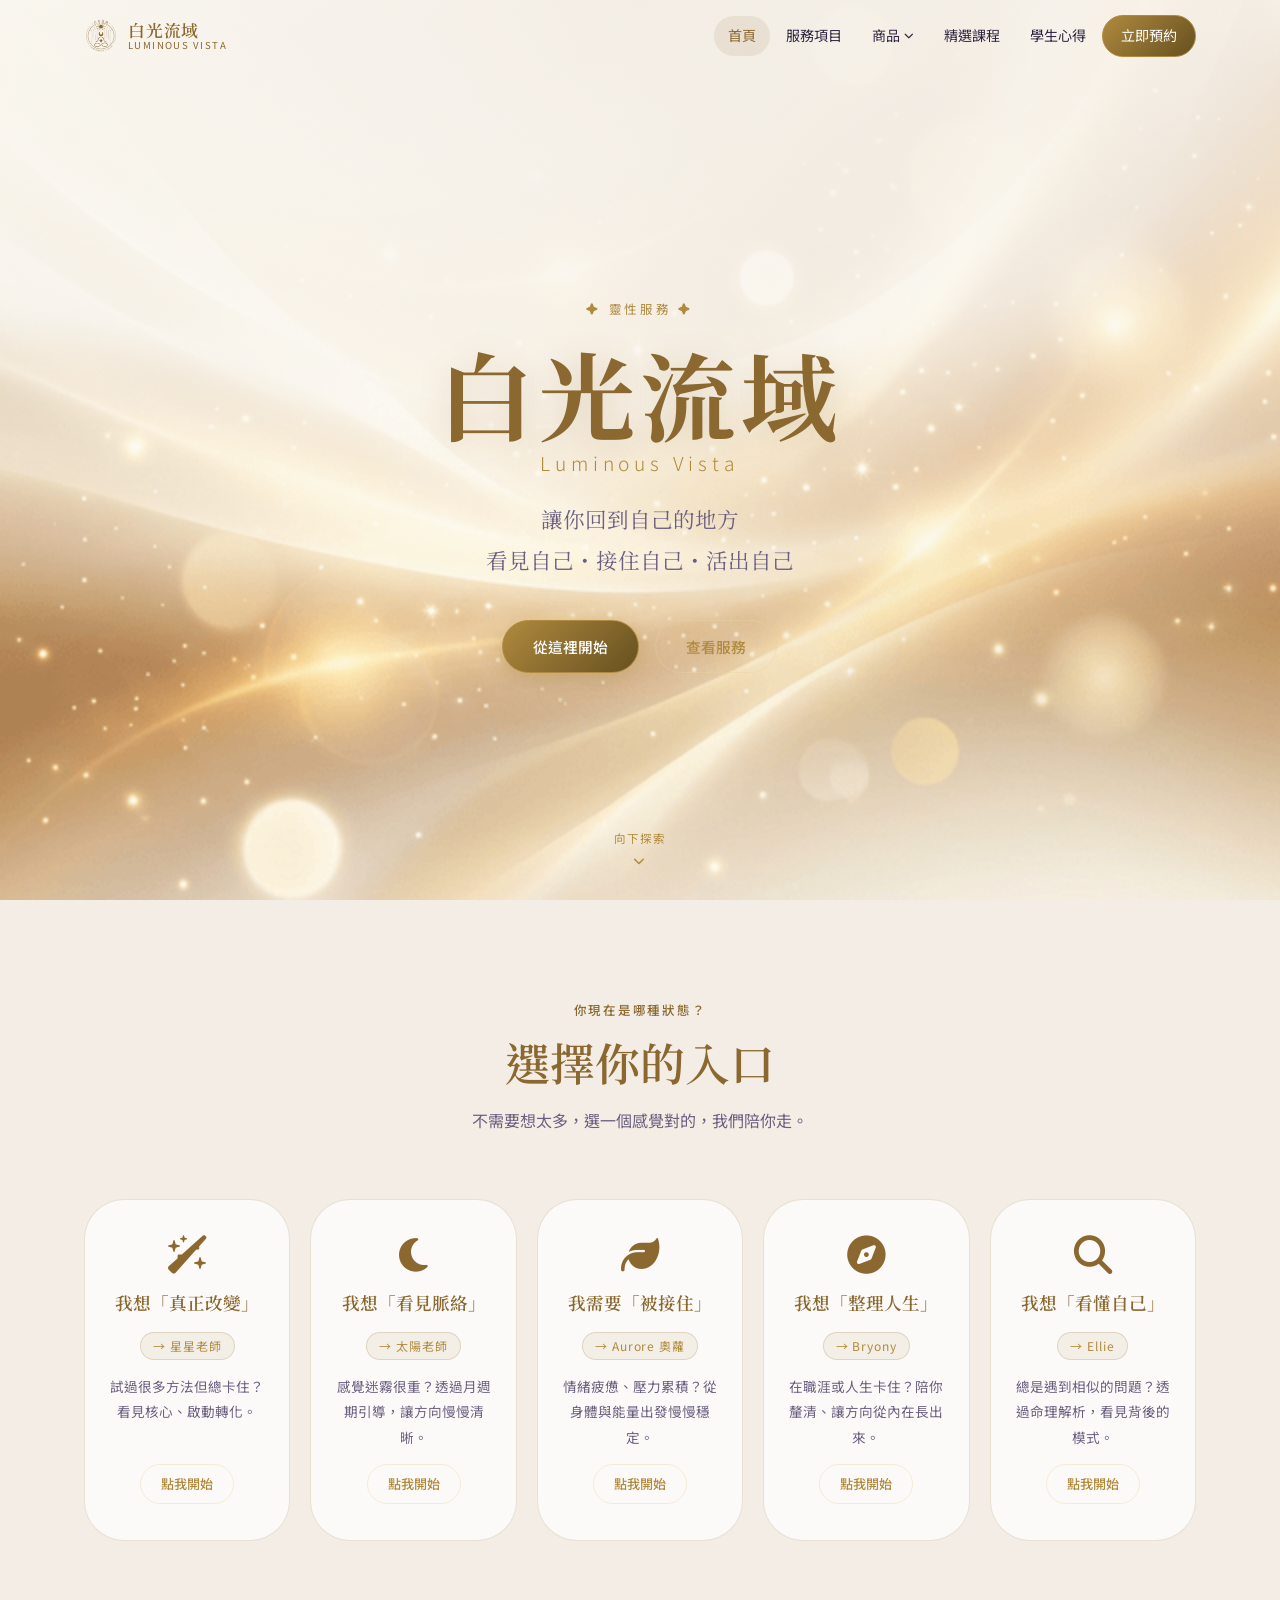
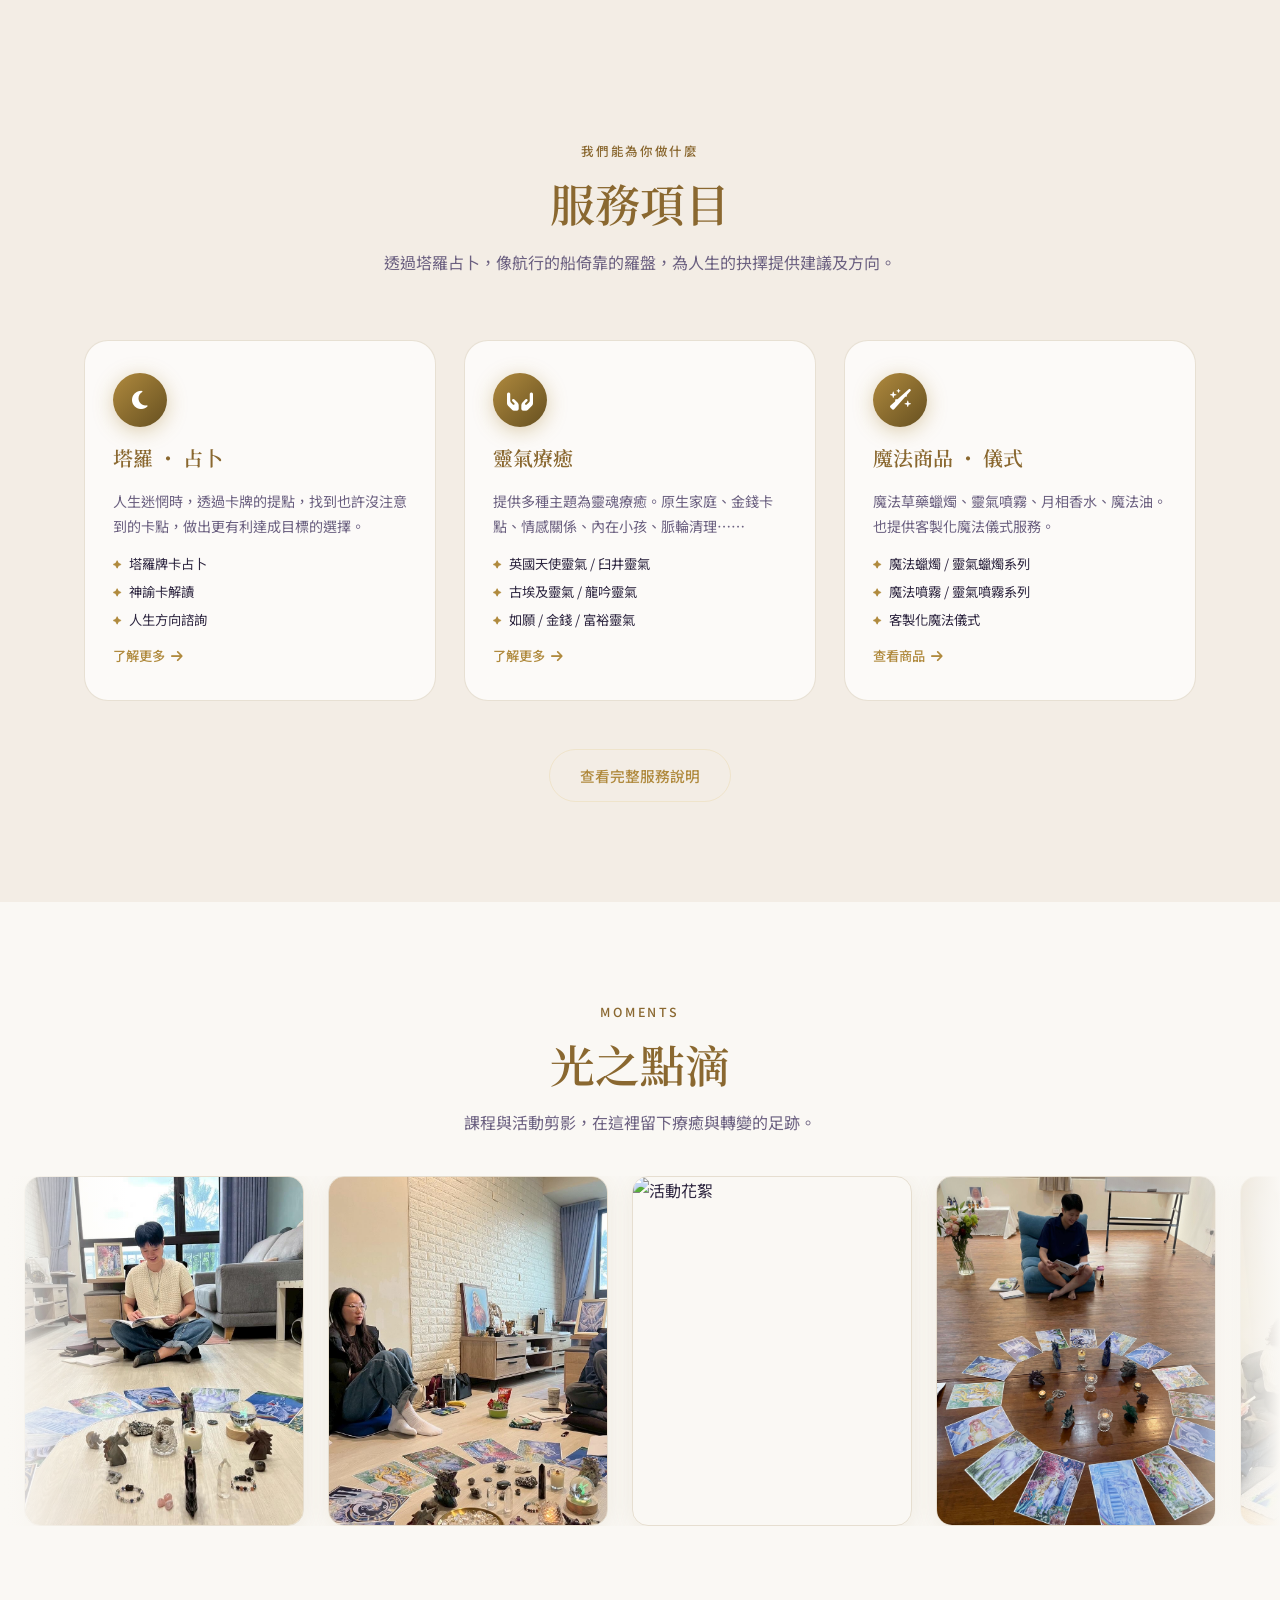
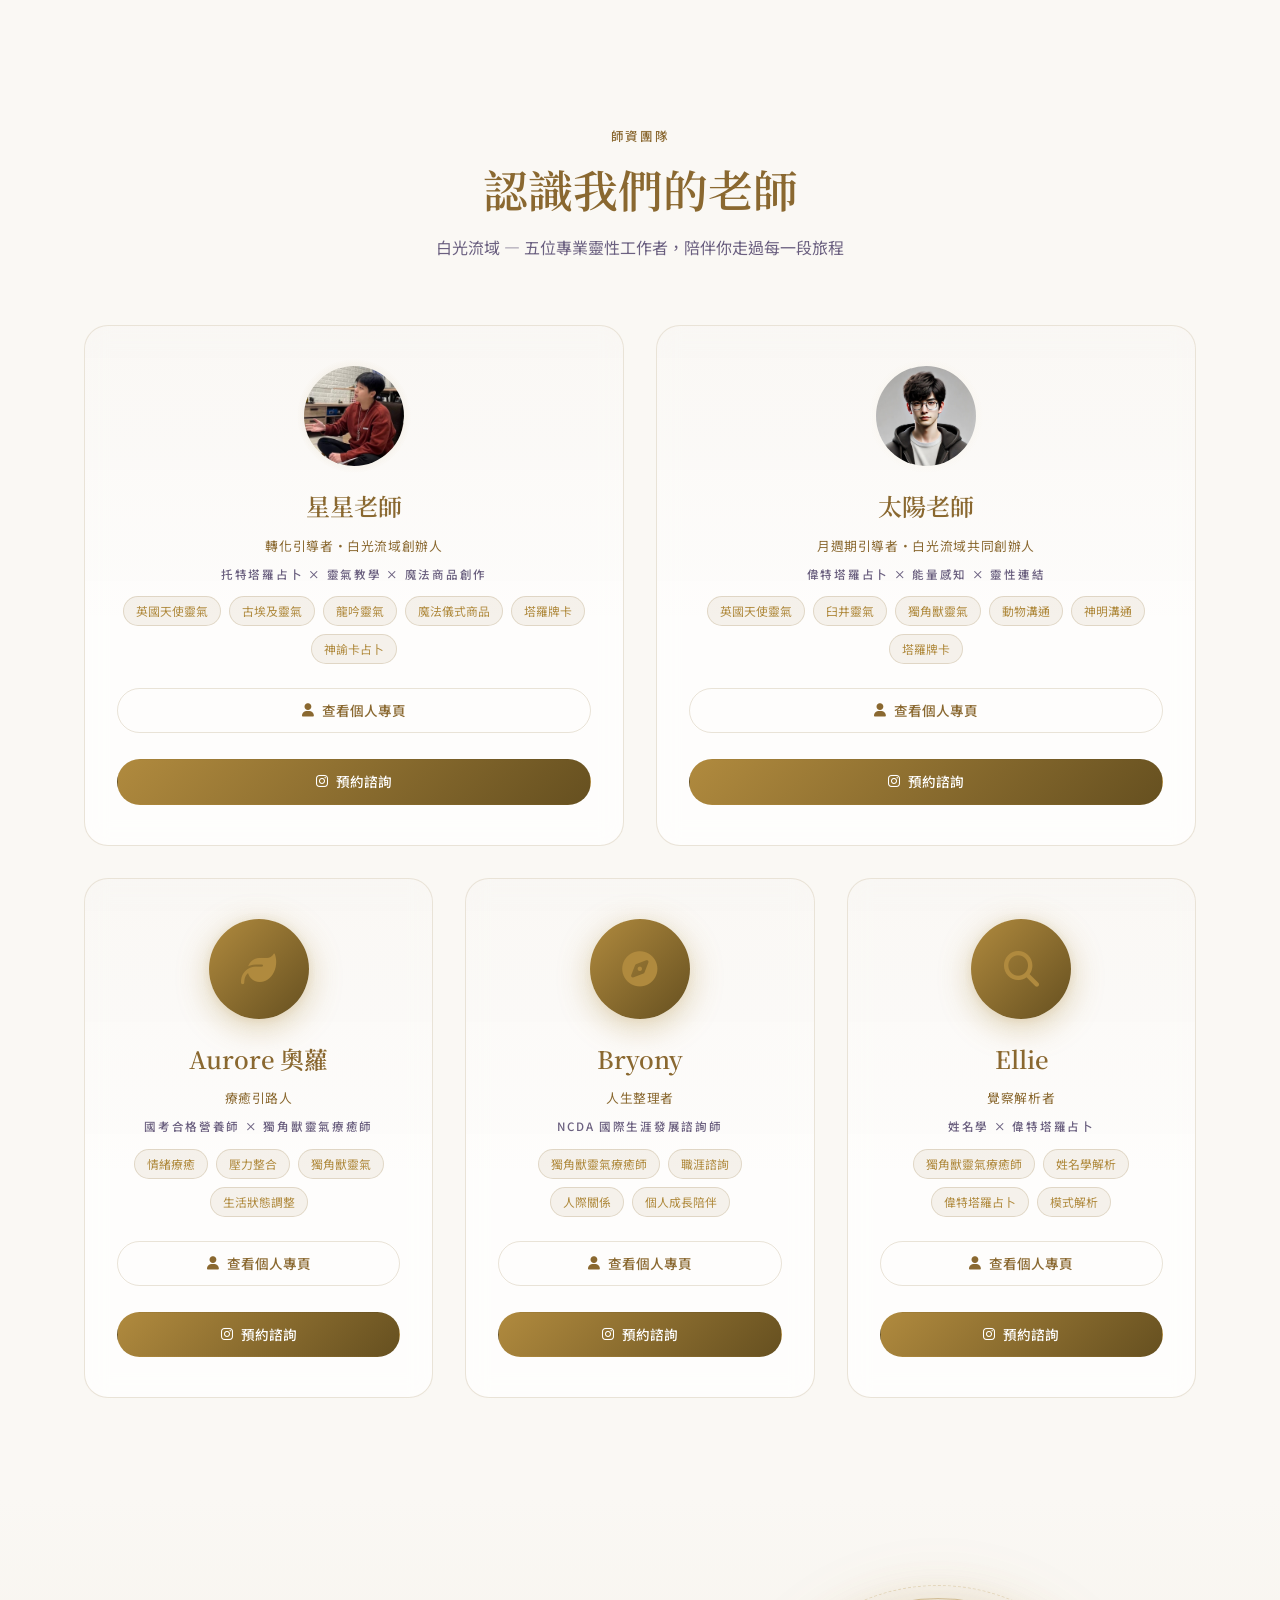
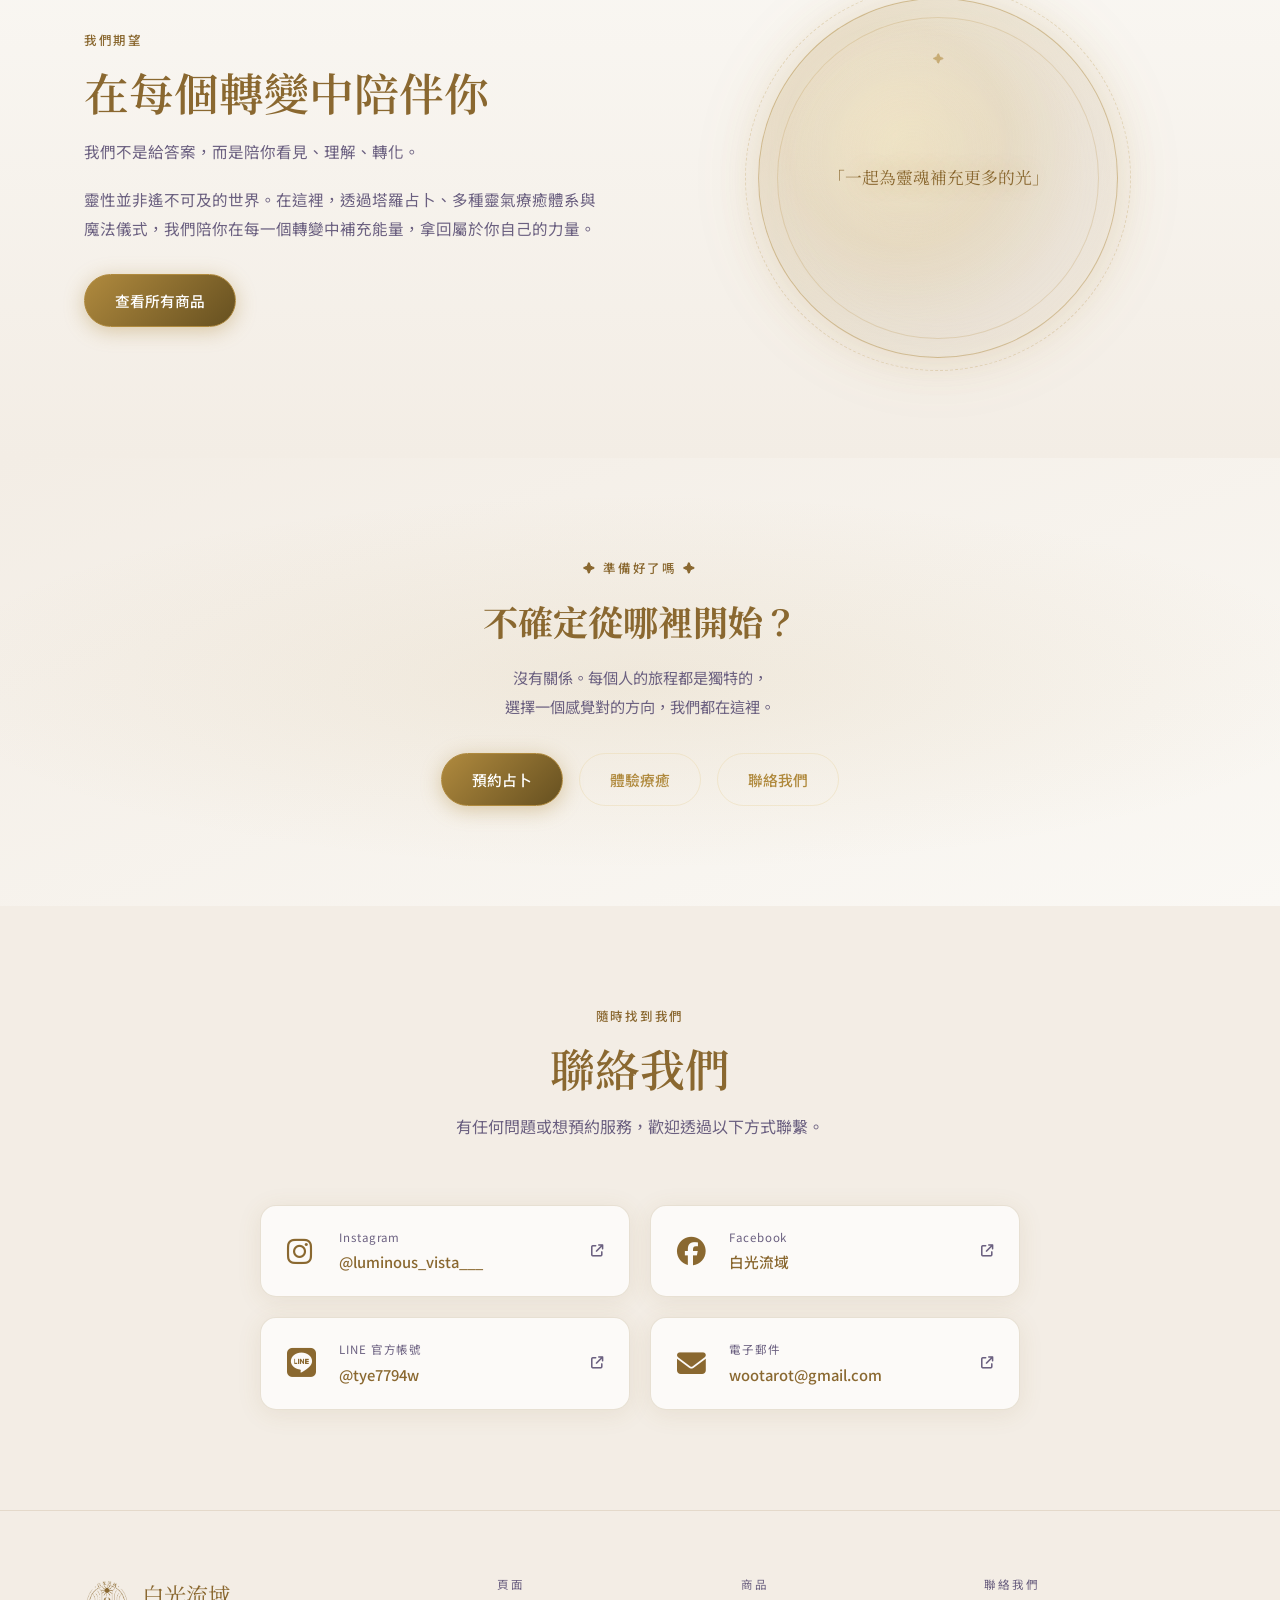
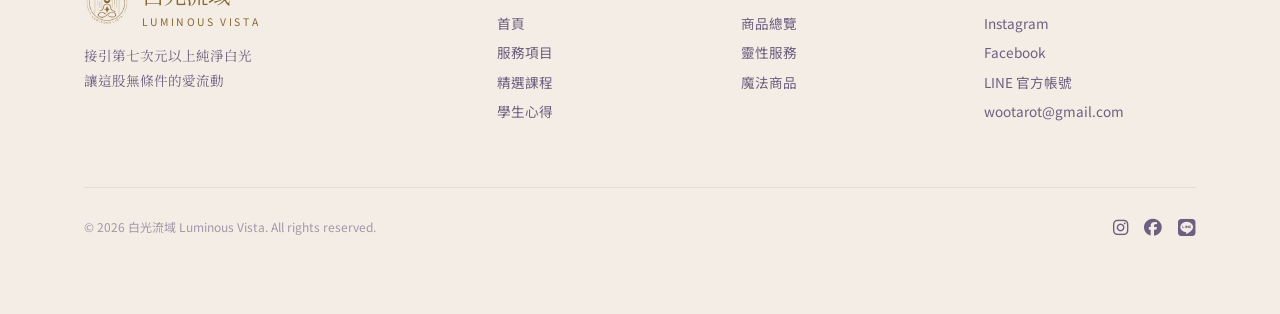
==== commit 0fe2bab0: "fix: update teacher credentials and correct tarot descriptions - Replace 點化師 with 靈氣療癒導師 across star" ====
--- a/index.html
+++ b/index.html
@@ -267,8 +267,8 @@
             <h4 class="team-card__skills-title">偉特塔羅占卜 × 能量感知 × 靈性連結</h4>
             <div class="team-card__tags">
               <span class="tag">英國天使靈氣</span><span class="tag">臼井靈氣</span>
-              <span class="tag">動物溝通</span><span class="tag">神明溝通</span>
-              <span class="tag">塔羅牌卡</span><span class="tag">神諭卡占卜</span>
+              <span class="tag">獨角獸靈氣</span><span class="tag">動物溝通</span>
+              <span class="tag">神明溝通</span><span class="tag">塔羅牌卡</span>
             </div>
           </div>
           <div style="display:flex;flex-direction:column;gap:10px;width:100%;">
@@ -318,8 +318,8 @@
           <div class="team-card__skills">
             <h4 class="team-card__skills-title">NCDA 國際生涯發展諮詢師</h4>
             <div class="team-card__tags">
-              <span class="tag">職涯諮詢</span><span class="tag">人際關係</span>
-              <span class="tag">個人成長陪伴</span><span class="tag">選擇釐清</span>
+              <span class="tag">獨角獸靈氣療癒師</span><span class="tag">職涯諮詢</span>
+              <span class="tag">人際關係</span><span class="tag">個人成長陪伴</span>
             </div>
           </div>
           <div style="display:flex;flex-direction:column;gap:10px;width:100%;">
@@ -341,10 +341,10 @@
           <h3 class="team-card__name">Ellie</h3>
           <p class="team-card__role">覺察解析者</p>
           <div class="team-card__skills">
-            <h4 class="team-card__skills-title">姓名學 × 塔羅占卜</h4>
+            <h4 class="team-card__skills-title">姓名學 × 偉特塔羅占卜</h4>
             <div class="team-card__tags">
-              <span class="tag">姓名學解析</span><span class="tag">塔羅占卜</span>
-              <span class="tag">模式解析</span><span class="tag">清晰決策</span>
+              <span class="tag">獨角獸靈氣療癒師</span><span class="tag">姓名學解析</span>
+              <span class="tag">偉特塔羅占卜</span><span class="tag">模式解析</span>
             </div>
           </div>
           <div style="display:flex;flex-direction:column;gap:10px;width:100%;">
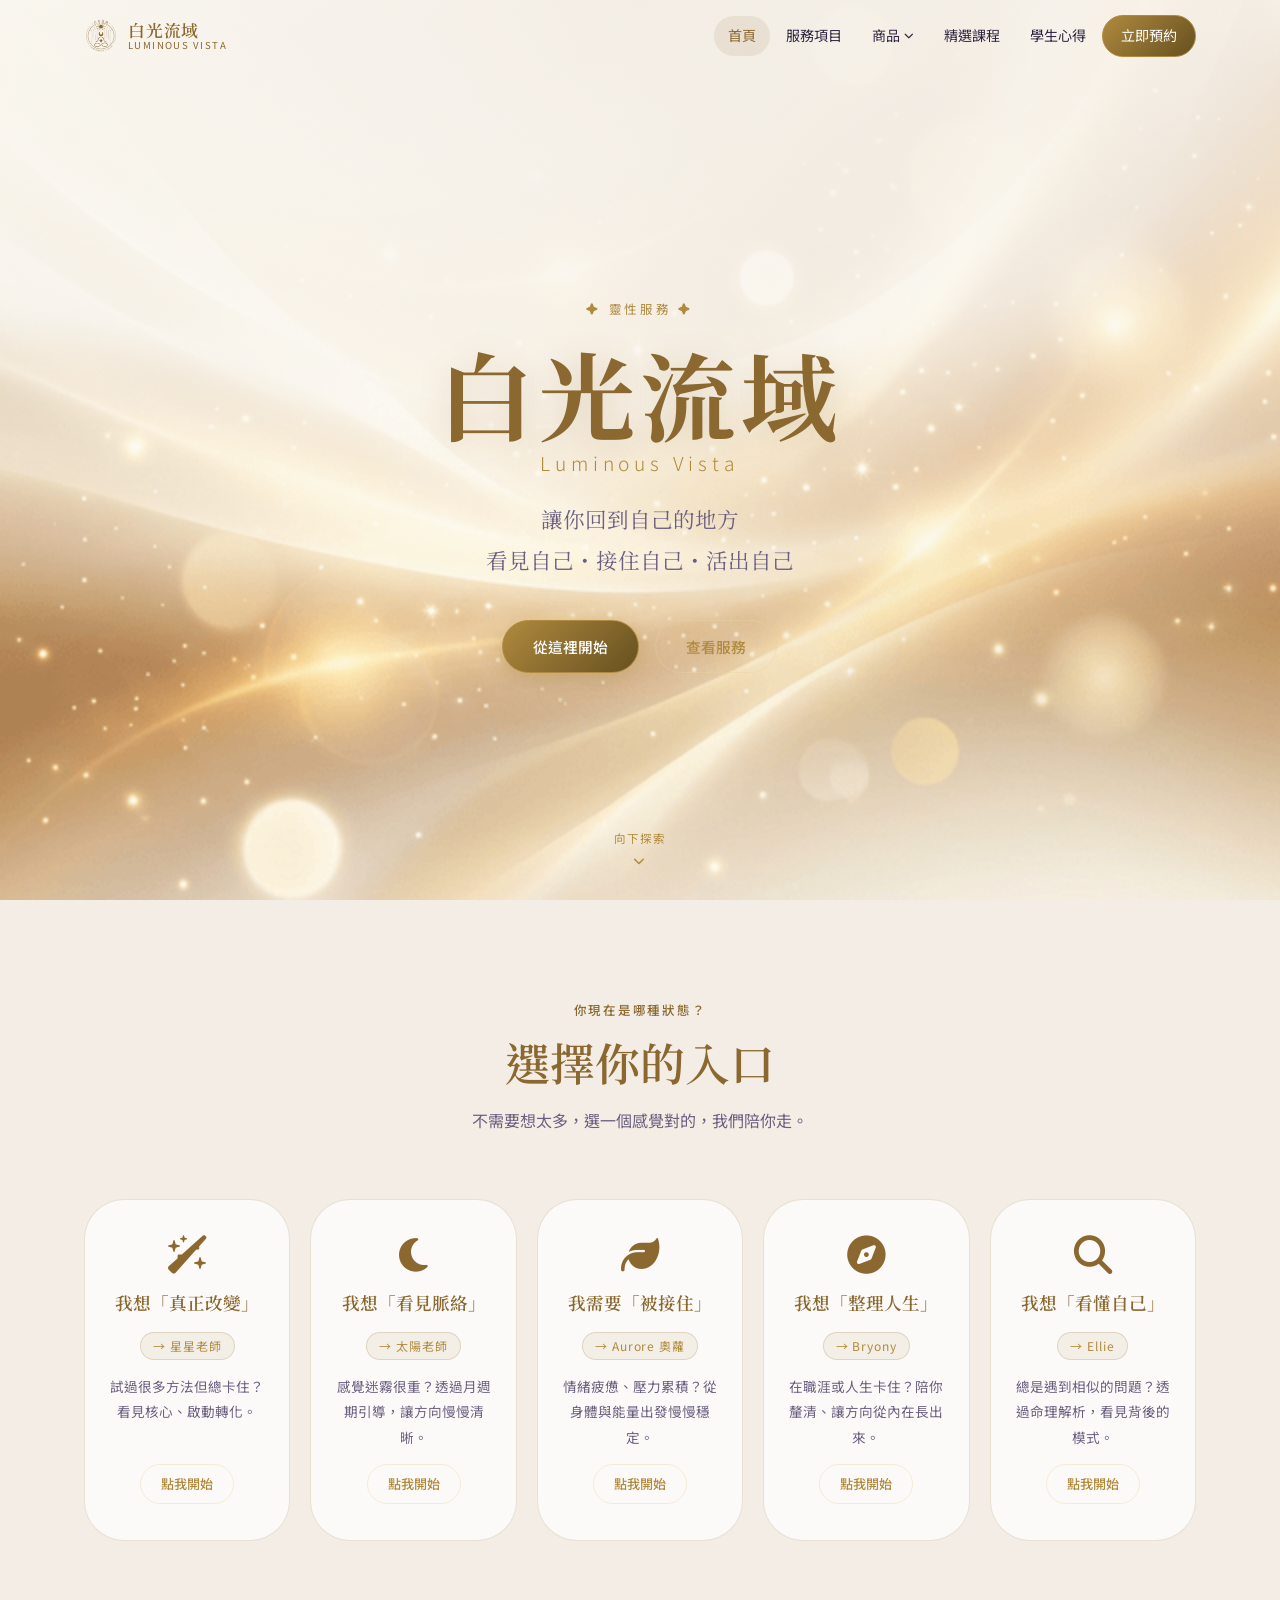
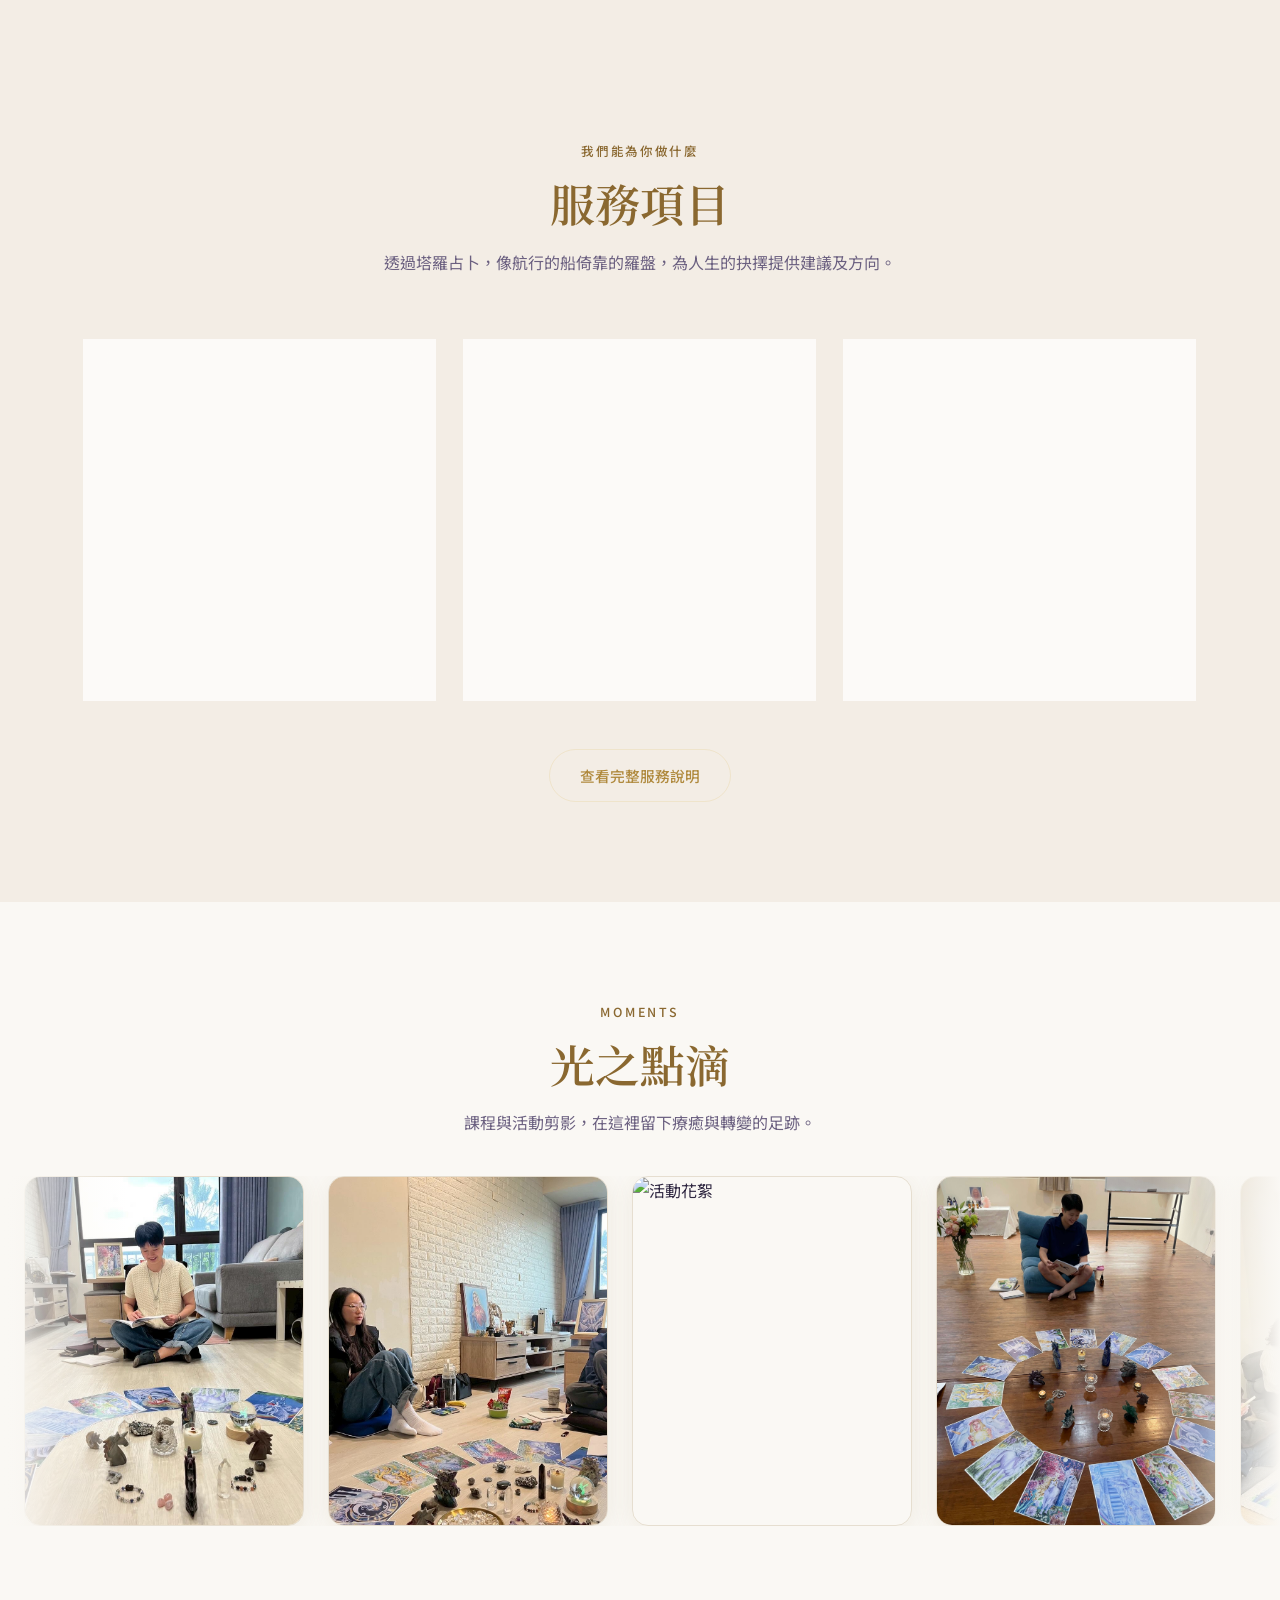
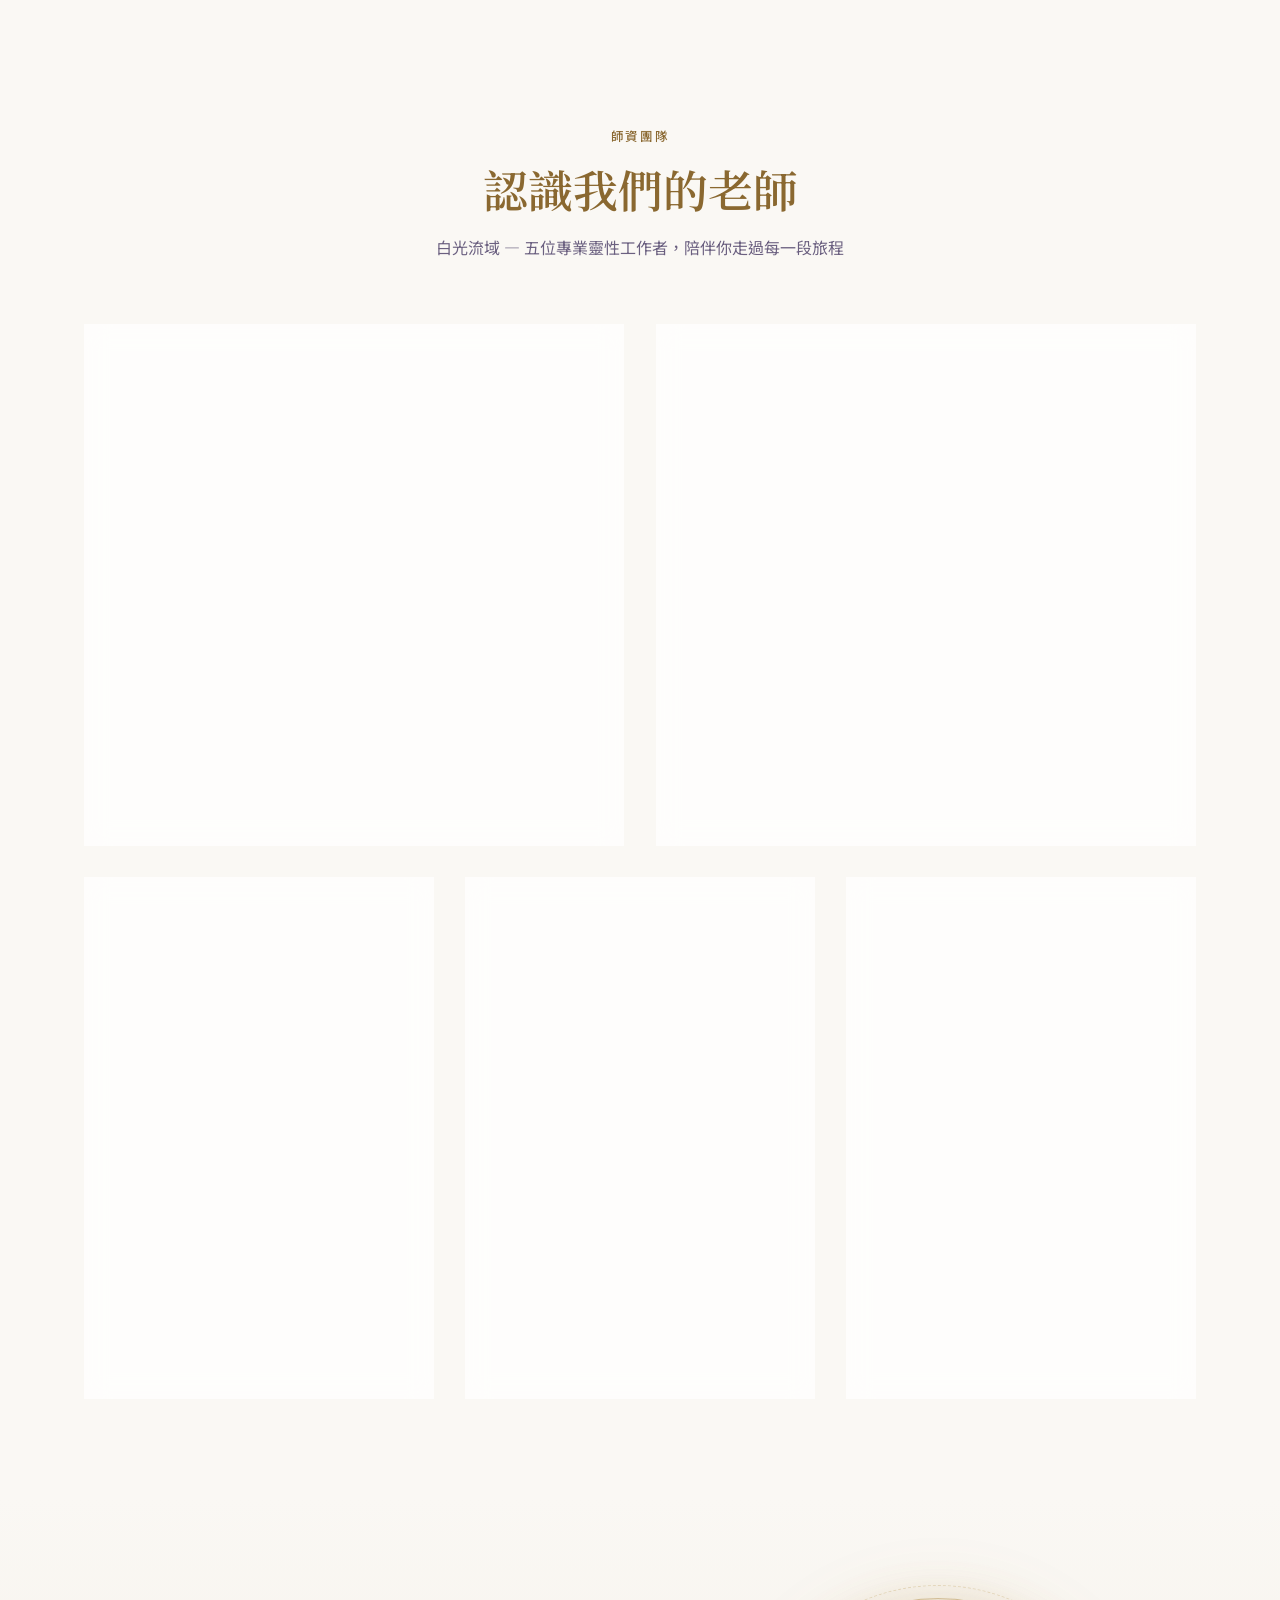
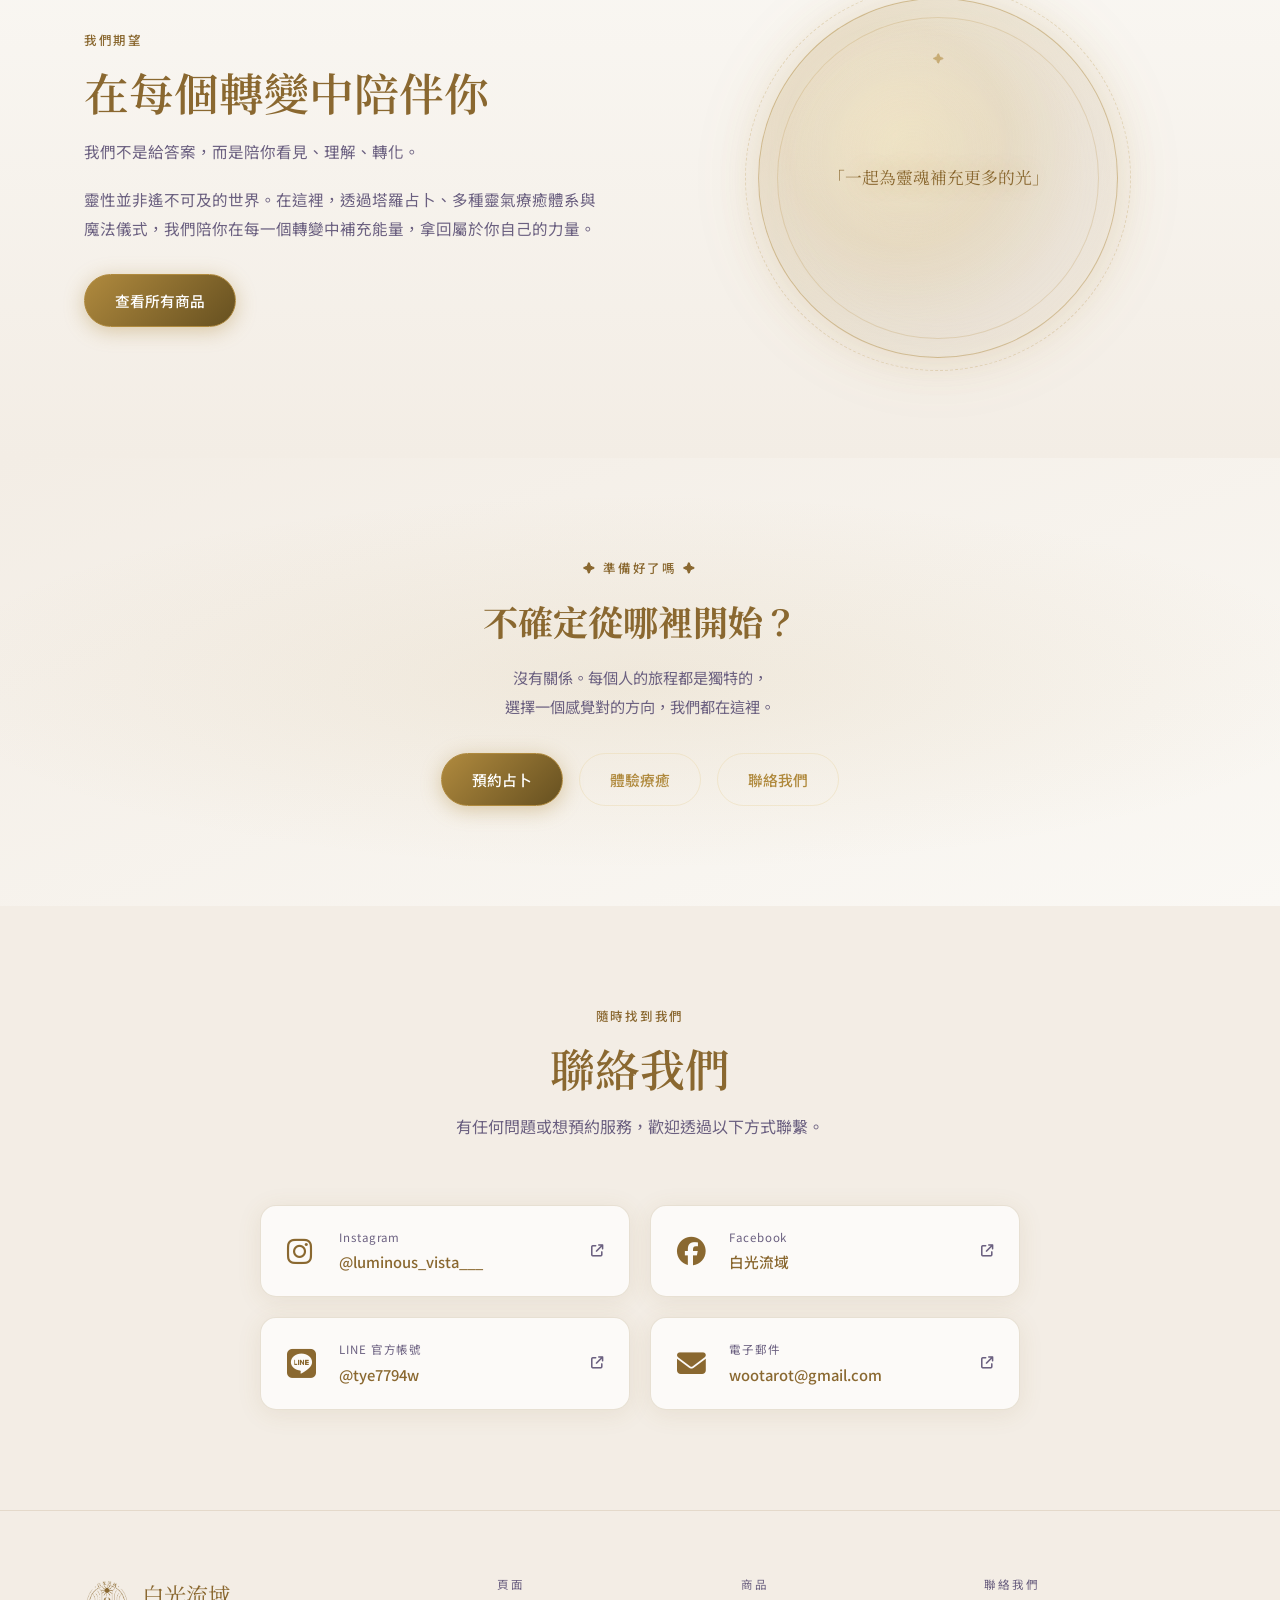
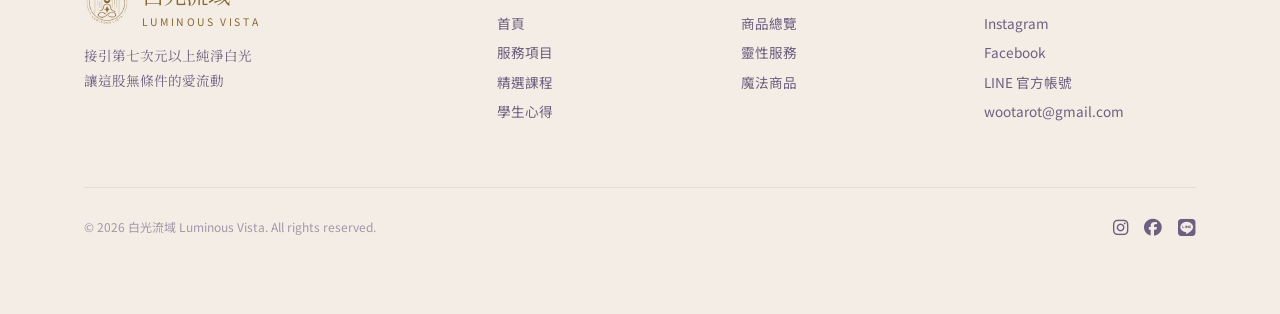
==== commit 3b13a51f: "fix: update teacher skill tags for Star and Sun Star: add 獨角獸靈氣/富裕靈氣/白光指引接訊, rename 塔羅牌卡→托特塔羅占卜, spl" ====
--- a/index.html
+++ b/index.html
@@ -241,8 +241,10 @@
             <h4 class="team-card__skills-title">托特塔羅占卜 × 靈氣教學 × 魔法商品創作</h4>
             <div class="team-card__tags">
               <span class="tag">英國天使靈氣</span><span class="tag">古埃及靈氣</span>
-              <span class="tag">龍吟靈氣</span><span class="tag">魔法儀式商品</span>
-              <span class="tag">塔羅牌卡</span><span class="tag">神諭卡占卜</span>
+              <span class="tag">龍吟靈氣</span><span class="tag">獨角獸靈氣</span>
+              <span class="tag">富裕靈氣</span><span class="tag">白光指引接訊</span>
+              <span class="tag">托特塔羅占卜</span><span class="tag">神諭卡占卜</span>
+              <span class="tag">魔法儀式</span><span class="tag">魔法商品</span>
             </div>
           </div>
           <div style="display:flex;flex-direction:column;gap:10px;width:100%;">
@@ -267,8 +269,9 @@
             <h4 class="team-card__skills-title">偉特塔羅占卜 × 能量感知 × 靈性連結</h4>
             <div class="team-card__tags">
               <span class="tag">英國天使靈氣</span><span class="tag">臼井靈氣</span>
-              <span class="tag">獨角獸靈氣</span><span class="tag">動物溝通</span>
-              <span class="tag">神明溝通</span><span class="tag">塔羅牌卡</span>
+              <span class="tag">動物溝通</span><span class="tag">神明溝通</span>
+              <span class="tag">偉特塔羅占卜</span><span class="tag">魔法儀式</span>
+              <span class="tag">魔法商品</span>
             </div>
           </div>
           <div style="display:flex;flex-direction:column;gap:10px;width:100%;">
--- a/assets/css/style.css
+++ b/assets/css/style.css
@@ -362,6 +362,117 @@
 .course-highlights__item:hover .course-highlights__img { transform: scale(1.1); }
 
 .course-card__meta { display: flex; flex-wrap: wrap; gap: 8px; }
+
+/* =====================================================
+   Course Hub Page — Core / Module Cards
+   ===================================================== */
+.course-hub-grid {
+  display: grid;
+  grid-template-columns: repeat(3, 1fr);
+  gap: 28px;
+}
+.course-hub-card {
+  background: var(--clr-glass-bg); border: 1px solid var(--clr-glass-border);
+  border-radius: var(--radius-lg); padding: 36px 32px;
+  display: flex; flex-direction: column; gap: 16px;
+  transition: transform var(--transition), box-shadow var(--transition), border-color var(--transition);
+  backdrop-filter: blur(12px); position: relative; overflow: hidden;
+}
+.course-hub-card::before {
+  content: ''; position: absolute; top: 0; left: 0; right: 0;
+  height: 3px;
+  background: linear-gradient(90deg, var(--clr-gold), var(--clr-accent));
+}
+.course-hub-card:hover { transform: translateY(-8px); box-shadow: var(--shadow-glow); border-color: var(--clr-gold); }
+.course-hub-card--coming { opacity: 0.75; }
+.course-hub-card__badge {
+  display: inline-flex; align-items: center; gap: 6px;
+  font-size: 0.68rem; letter-spacing: 0.16em; text-transform: uppercase;
+  color: var(--clr-gold); padding: 4px 10px;
+  border: 1px solid rgba(176,138,62,0.3); border-radius: 20px; width: fit-content;
+}
+.course-hub-card__icon { font-size: 2.2rem; color: var(--clr-gold-lt); }
+.course-hub-card__title {
+  font-family: var(--font-serif); font-size: 1.5rem; font-weight: 600;
+  color: var(--clr-gold-lt); line-height: 1.3;
+}
+.course-hub-card__body { font-size: 0.88rem; color: var(--clr-text-muted); line-height: 1.9; flex: 1; }
+.course-hub-card__tags { display: flex; flex-wrap: wrap; gap: 8px; }
+.course-hub-card__link {
+  display: inline-flex; align-items: center; gap: 8px;
+  font-size: 0.85rem; font-weight: 500; color: var(--clr-gold-lt);
+  padding: 12px 0 0; border-top: 1px solid var(--clr-glass-border);
+  transition: gap var(--transition), color var(--transition); margin-top: auto;
+}
+.course-hub-card__link:hover { gap: 12px; color: var(--clr-gold); }
+
+.coming-pill {
+  display: inline-flex; align-items: center; gap: 6px;
+  font-size: 0.72rem; letter-spacing: 0.12em; text-transform: uppercase;
+  background: rgba(138,104,48,0.08); color: var(--clr-text-muted);
+  padding: 7px 14px; border-radius: 20px; margin-top: auto;
+  border: 1px dashed rgba(138,104,48,0.3); width: fit-content;
+}
+
+.course-module-grid {
+  display: grid;
+  grid-template-columns: repeat(4, 1fr);
+  gap: 20px;
+}
+.workshop-detail-grid {
+  display: grid;
+  grid-template-columns: 1fr 1fr;
+  gap: 28px;
+}
+.course-module-card {
+  background: var(--clr-glass-bg); border: 1px solid var(--clr-glass-border);
+  border-radius: var(--radius-md); padding: 24px 20px;
+  display: flex; flex-direction: column; gap: 10px;
+  transition: transform var(--transition), box-shadow var(--transition);
+  backdrop-filter: blur(8px);
+}
+.course-module-card:hover { transform: translateY(-4px); box-shadow: var(--shadow-card); }
+.course-module-card__icon { font-size: 1.6rem; color: var(--clr-gold-lt); }
+.course-module-card__title { font-family: var(--font-serif); font-size: 1rem; font-weight: 600; color: var(--clr-gold-lt); }
+.course-module-card__body { font-size: 0.8rem; color: var(--clr-text-muted); line-height: 1.8; flex: 1; }
+.course-module-card__link {
+  font-size: 0.78rem; color: var(--clr-gold-lt); font-weight: 500;
+  display: inline-flex; align-items: center; gap: 6px;
+  transition: gap var(--transition);
+}
+.course-module-card__link:hover { gap: 10px; }
+
+/* Course Detail Page */
+.course-stage-grid { display: grid; grid-template-columns: 1fr 1fr; gap: 32px; }
+.course-stage-card {
+  background: var(--clr-glass-bg); border: 1px solid var(--clr-glass-border);
+  border-radius: var(--radius-lg); padding: 36px 32px; backdrop-filter: blur(12px);
+}
+.course-stage-card__label {
+  font-size: 0.72rem; letter-spacing: 0.2em; text-transform: uppercase;
+  color: var(--clr-gold); margin-bottom: 8px;
+}
+.course-stage-card__title {
+  font-family: var(--font-serif); font-size: 1.4rem; font-weight: 600;
+  color: var(--clr-gold-lt); margin-bottom: 20px;
+}
+.course-stage-card__list { list-style: none; display: flex; flex-direction: column; gap: 12px; }
+.course-stage-card__list li {
+  display: flex; align-items: flex-start; gap: 10px;
+  font-size: 0.88rem; color: var(--clr-text-muted); line-height: 1.7;
+}
+.course-stage-card__list li::before {
+  content: '✦'; color: var(--clr-gold-lt); flex-shrink: 0; margin-top: 3px; font-size: 0.65rem;
+}
+
+.course-audience-grid { display: grid; grid-template-columns: repeat(3, 1fr); gap: 20px; }
+.course-audience-item {
+  background: rgba(138,104,48,0.05); border: 1px solid rgba(138,104,48,0.15);
+  border-radius: var(--radius-md); padding: 20px;
+  display: flex; flex-direction: column; gap: 10px;
+}
+.course-audience-item__icon { font-size: 1.4rem; color: var(--clr-gold-lt); }
+.course-audience-item__text { font-size: 0.85rem; color: var(--clr-text-muted); line-height: 1.7; }
 
 /* =====================================================
    Reviews Page
@@ -651,9 +762,13 @@
 }
 
 @media (max-width: 900px) {
-  .services__grid     { grid-template-columns: 1fr; max-width: 460px; margin-inline: auto; }
-  .services-grid      { grid-template-columns: 1fr; }
-  .courses-grid       { grid-template-columns: 1fr; }
+  .services__grid       { grid-template-columns: 1fr; max-width: 460px; margin-inline: auto; }
+  .services-grid        { grid-template-columns: 1fr; }
+  .courses-grid         { grid-template-columns: 1fr; }
+  .course-hub-grid      { grid-template-columns: 1fr 1fr; }
+  .course-module-grid   { grid-template-columns: repeat(2, 1fr); }
+  .course-stage-grid    { grid-template-columns: 1fr; }
+  .course-audience-grid { grid-template-columns: 1fr 1fr; }
   .mission__container { grid-template-columns: 1fr; gap: 48px; text-align: center; }
   .mission__orb       { max-width: 280px; }
   .team__grid         { grid-template-columns: repeat(2, 1fr); max-width: 100%; }
@@ -700,11 +815,15 @@
   .navbar__item--dropdown.open .dropdown { max-height: 200px; }
   .dropdown__link { padding: 8px 16px; }
 
-  .products-grid    { grid-template-columns: 1fr; }
-  .products-grid--2 { grid-template-columns: 1fr; }
-  .reviews-grid     { grid-template-columns: 1fr; }
-  .contact__grid    { grid-template-columns: 1fr; }
-  .team__grid       { grid-template-columns: 1fr; max-width: 460px; margin-inline: auto; }
+  .products-grid        { grid-template-columns: 1fr; }
+  .products-grid--2     { grid-template-columns: 1fr; }
+  .reviews-grid         { grid-template-columns: 1fr; }
+  .contact__grid        { grid-template-columns: 1fr; }
+  .team__grid           { grid-template-columns: 1fr; max-width: 460px; margin-inline: auto; }
+  .course-hub-grid      { grid-template-columns: 1fr; }
+  .course-module-grid   { grid-template-columns: 1fr 1fr; }
+  .workshop-detail-grid { grid-template-columns: 1fr; }
+  .course-audience-grid { grid-template-columns: 1fr; }
   .footer__nav      { grid-template-columns: 1fr 1fr; }
   .footer__bottom   { flex-direction: column; align-items: flex-start; }
 }
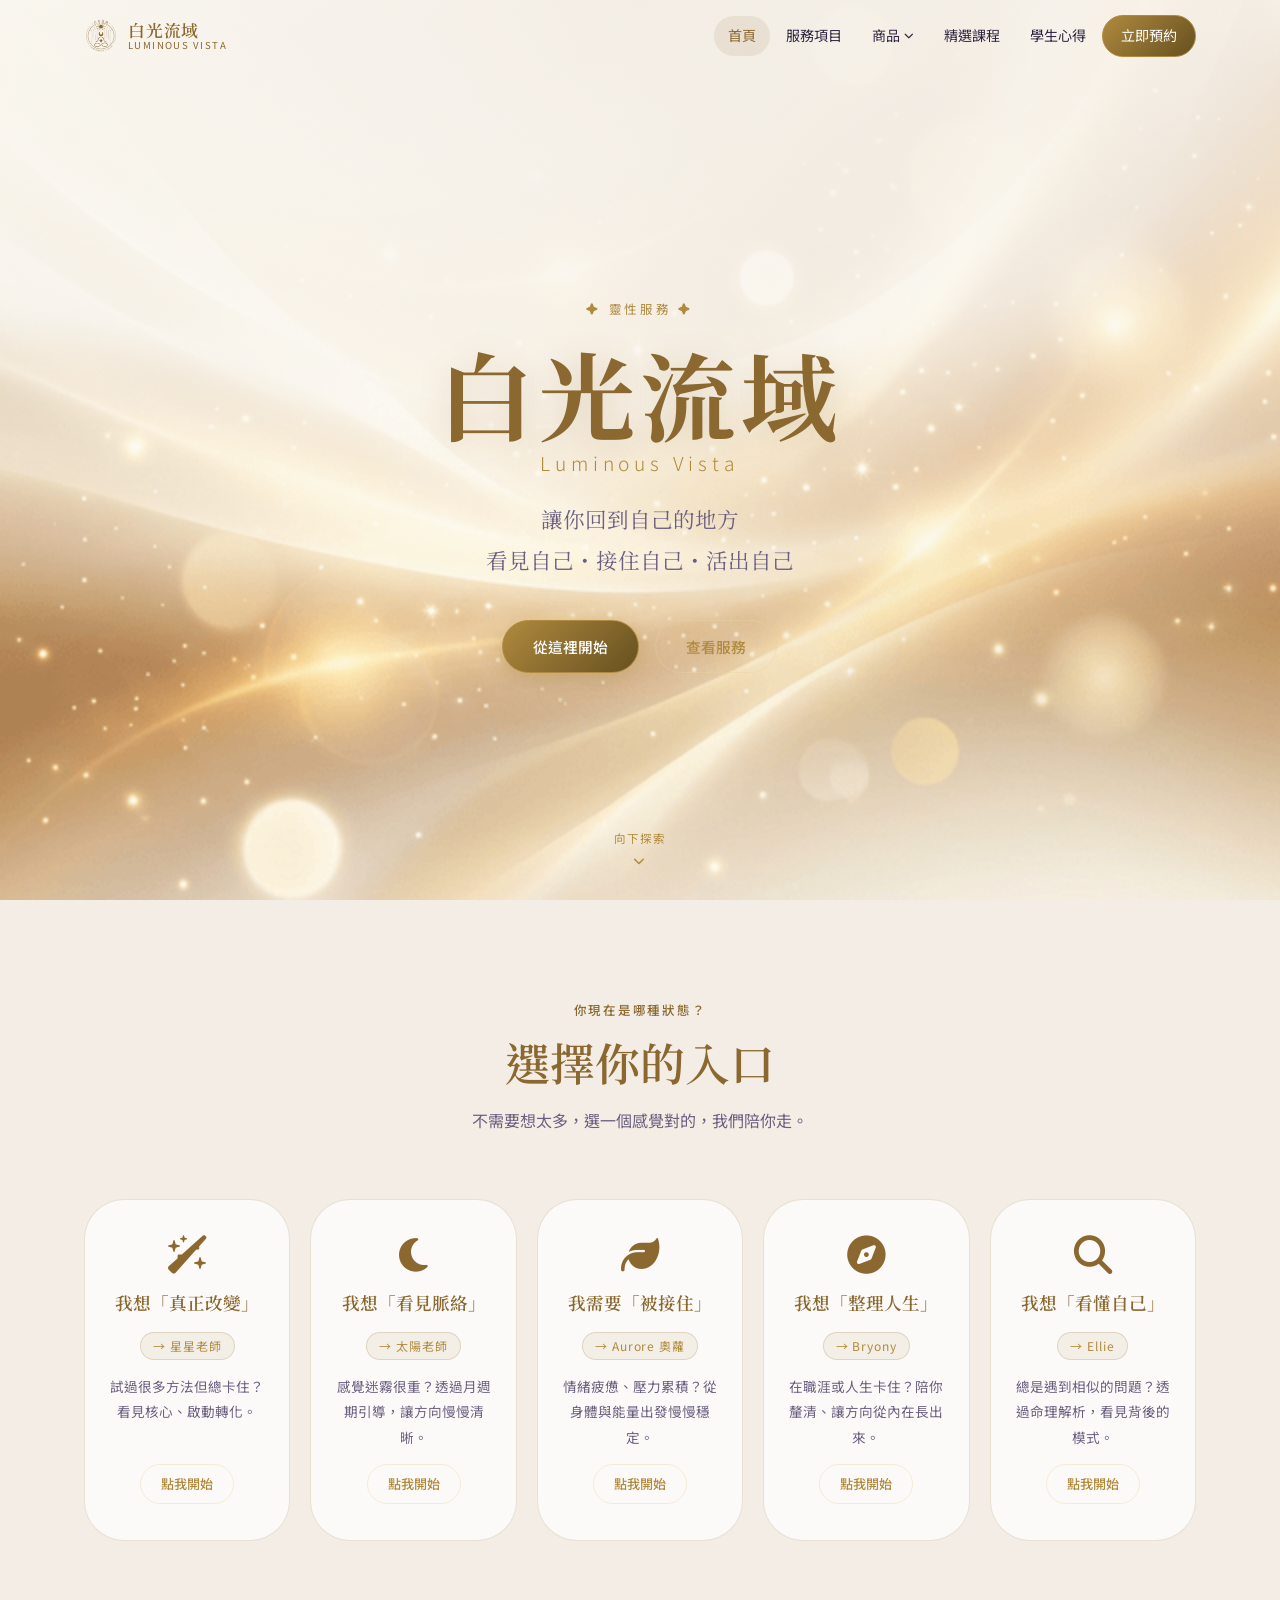
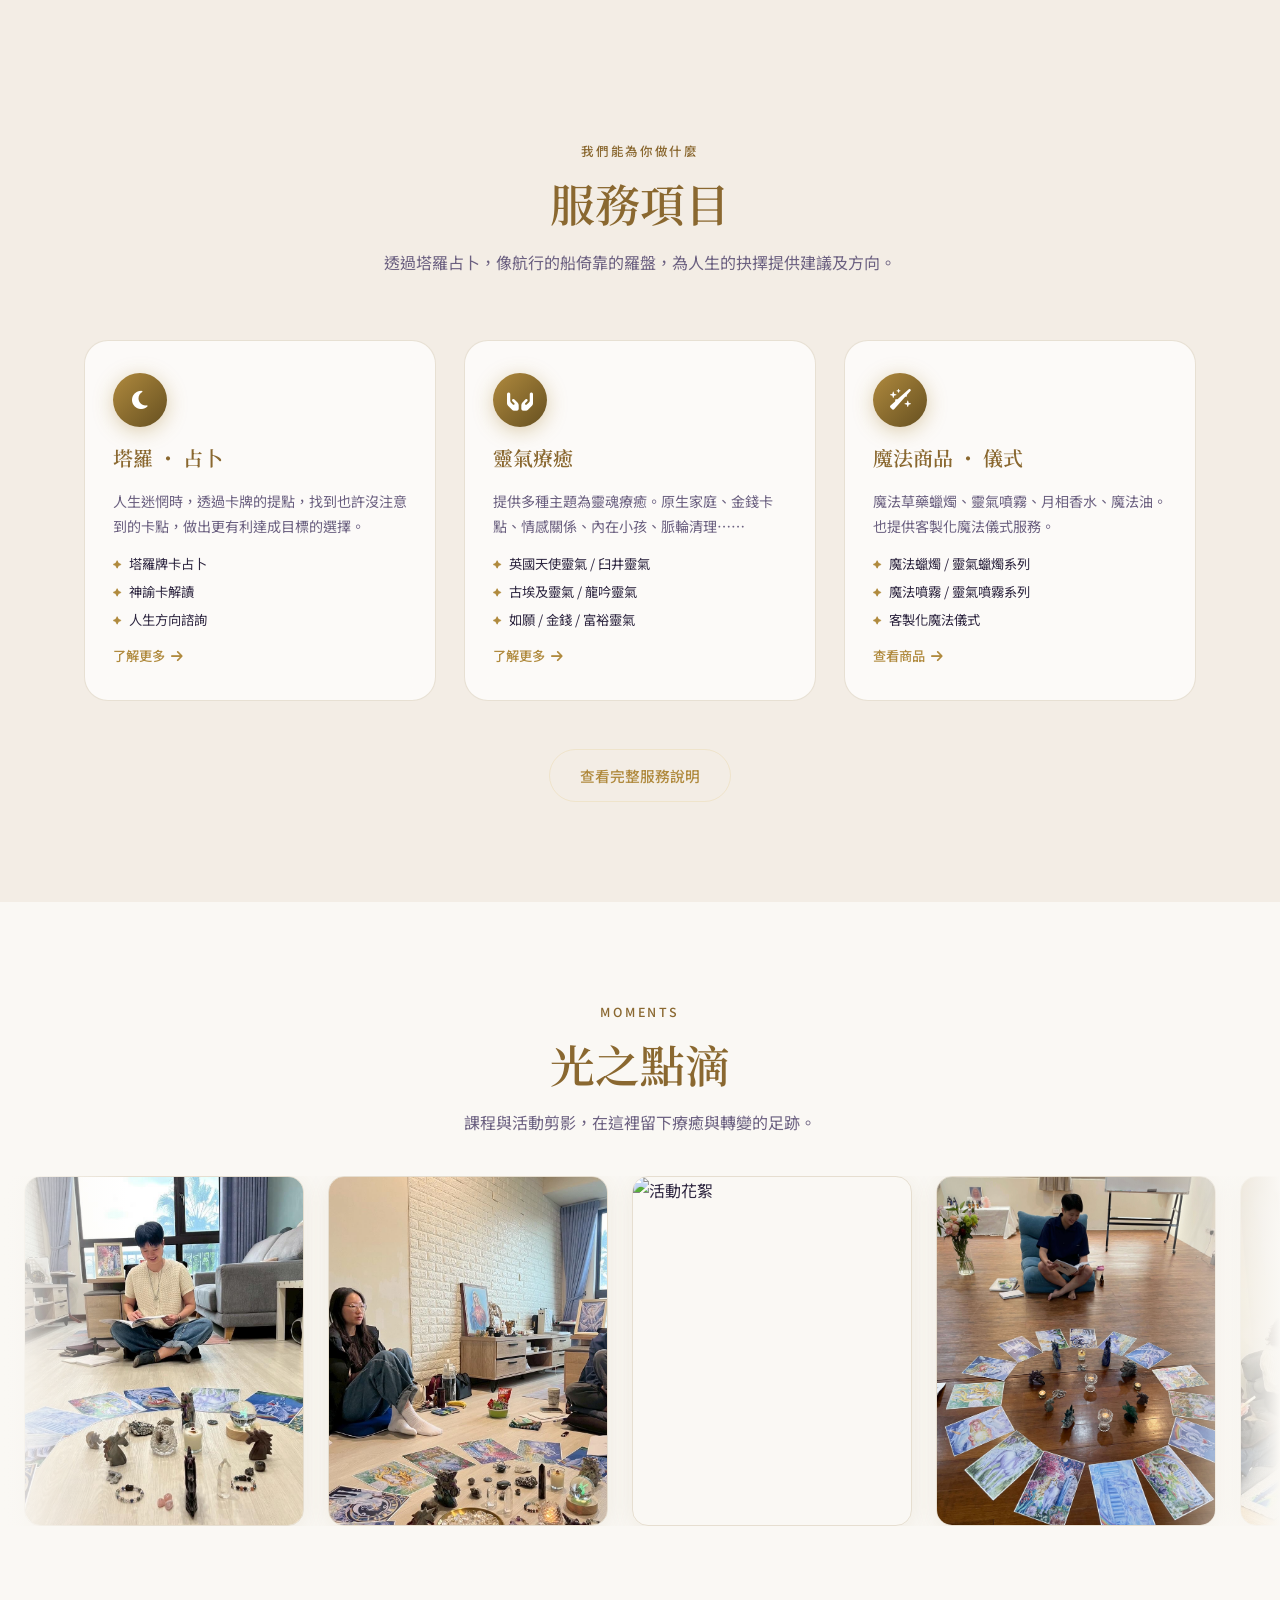
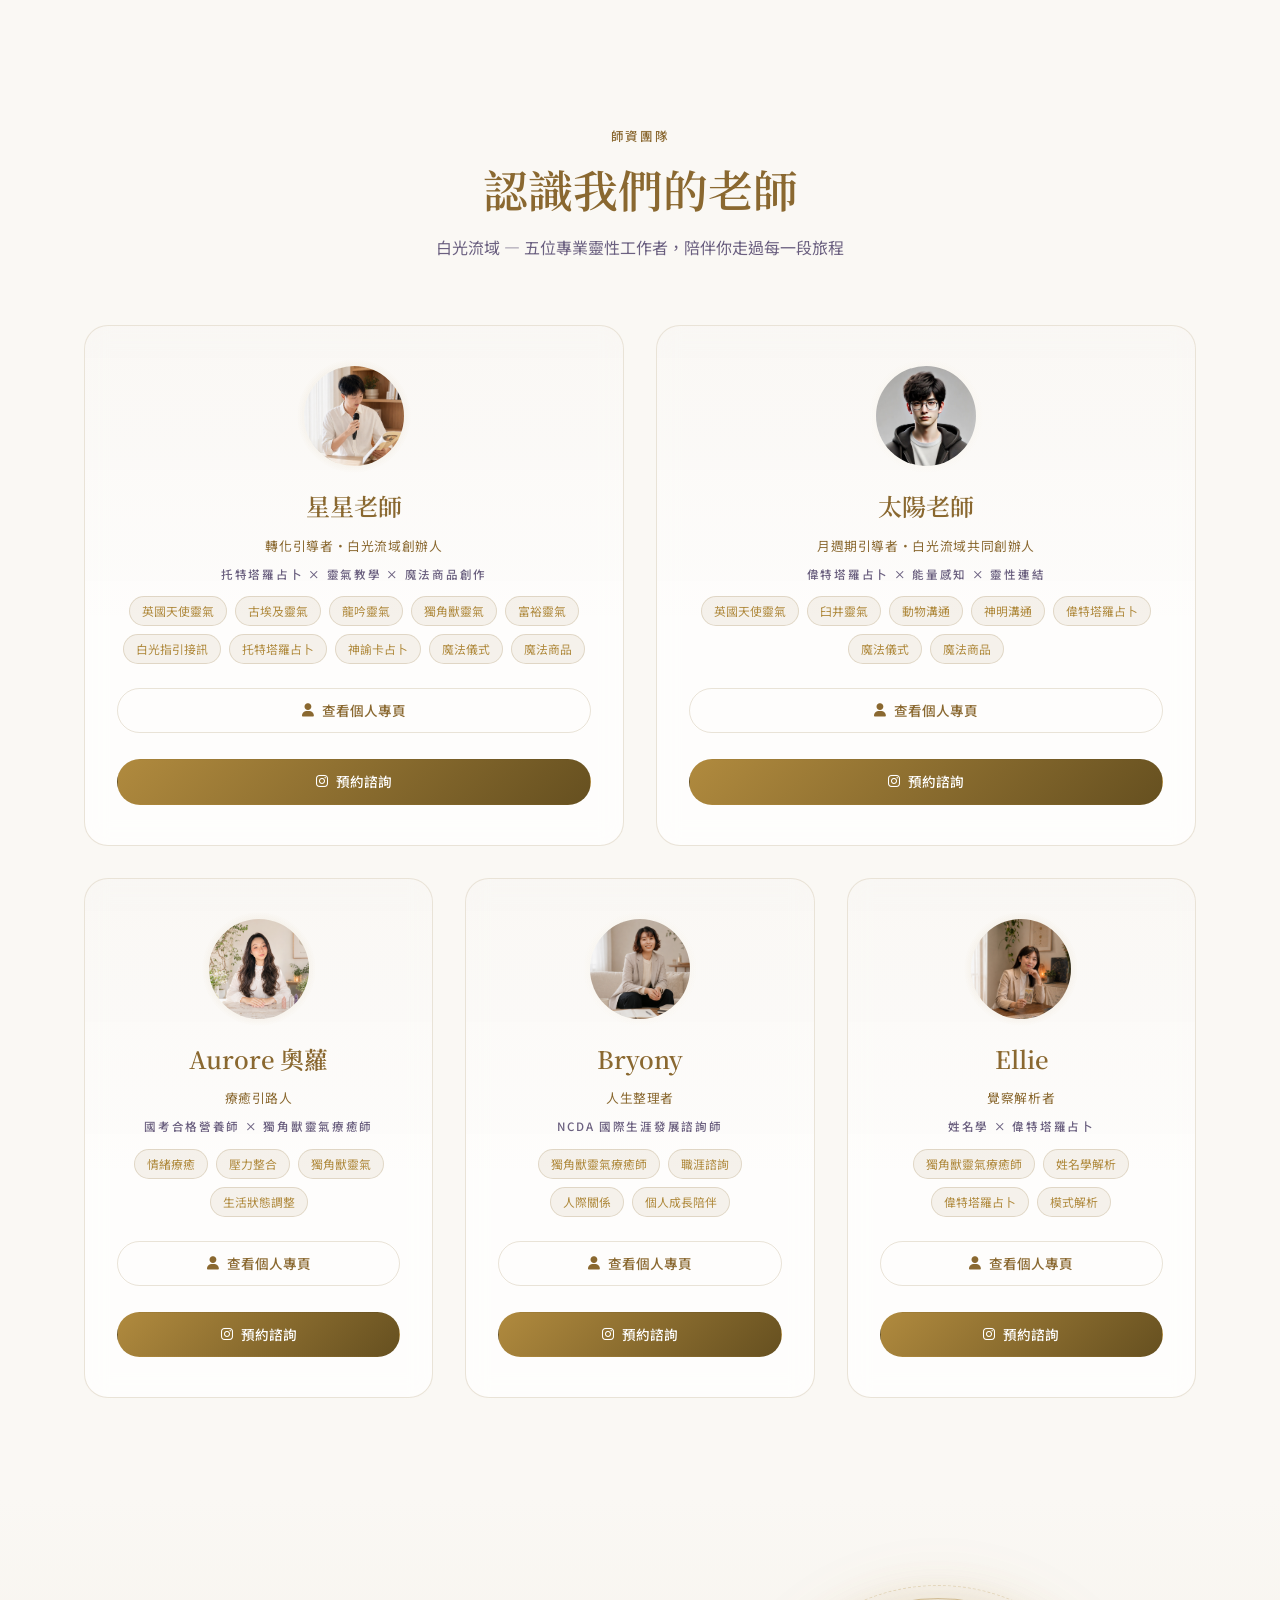
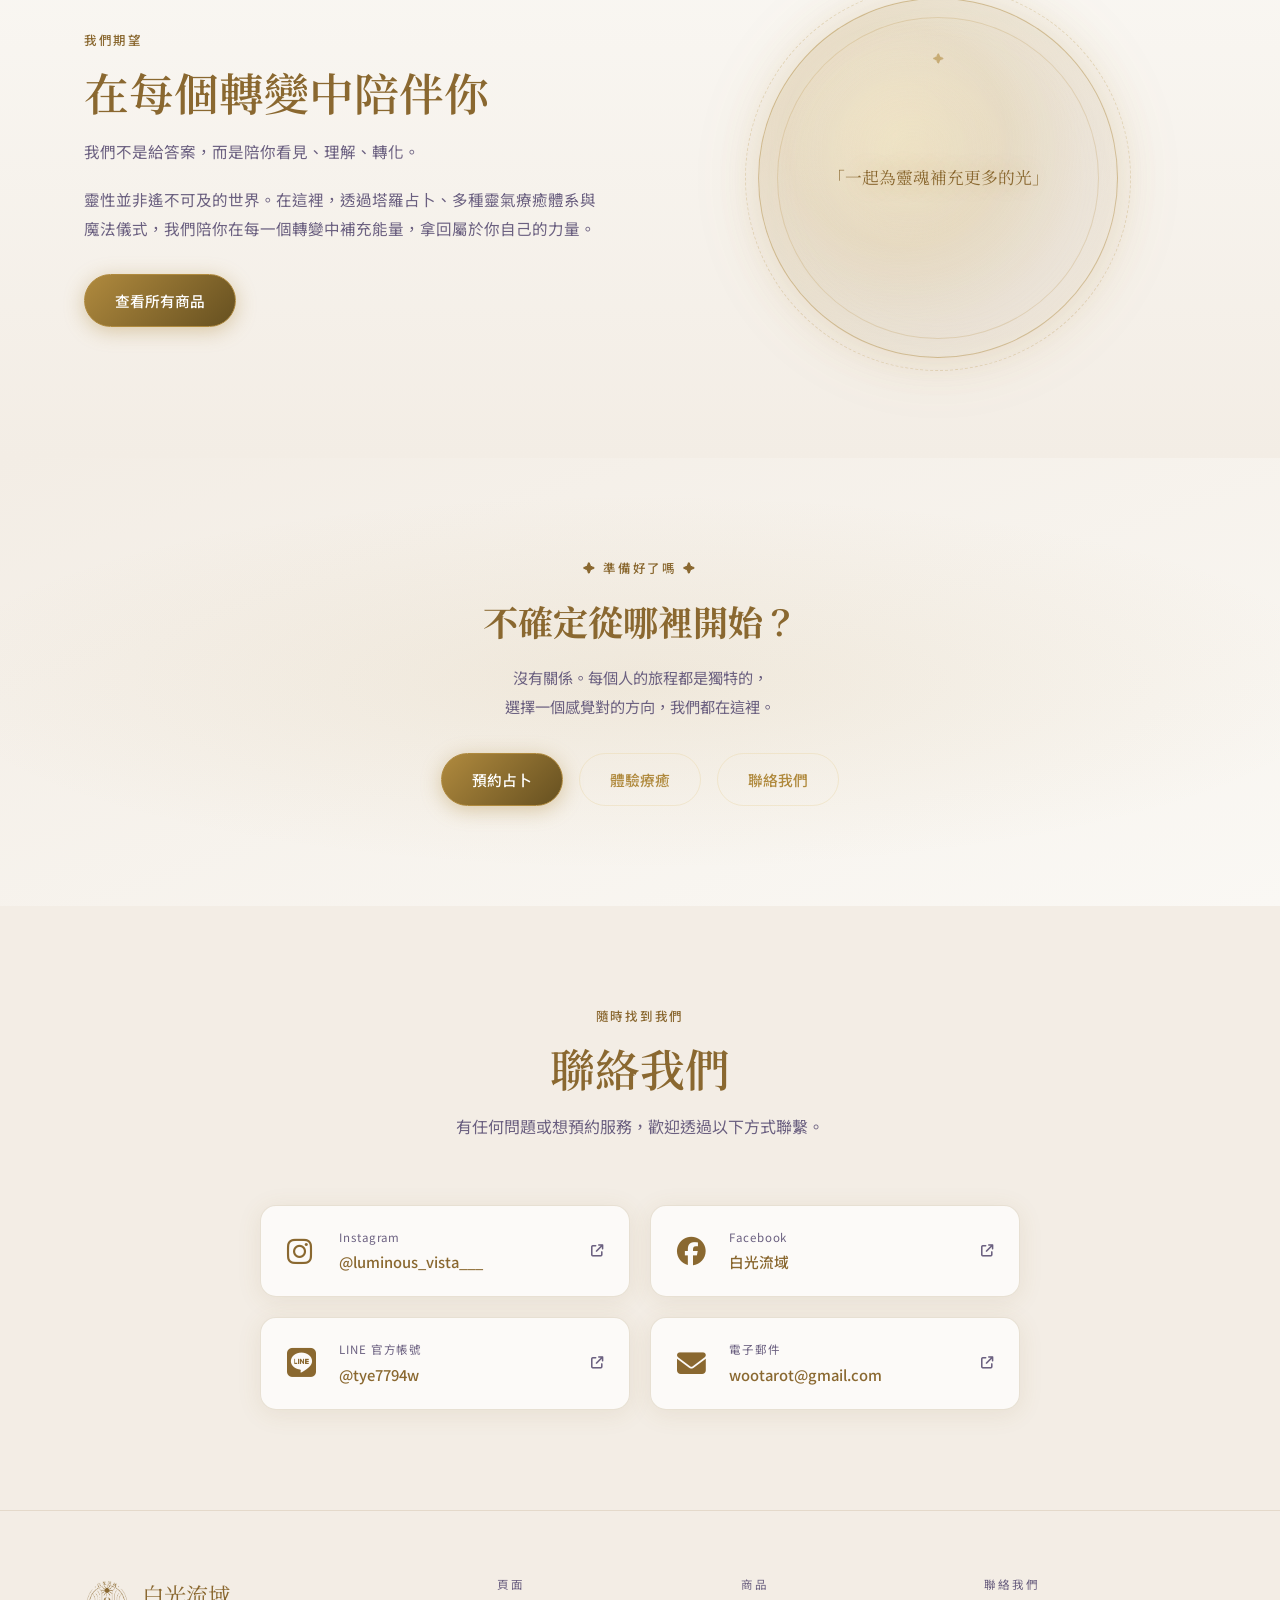
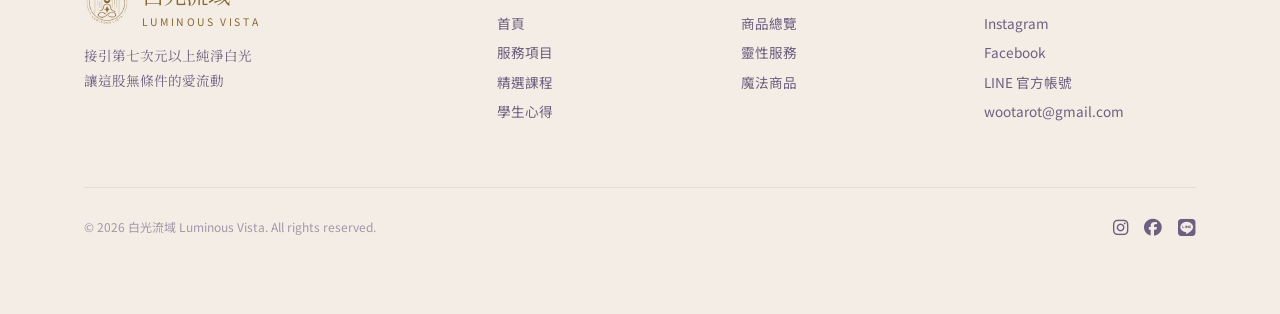
==== commit 41f9bd46: "Update canonical URLs to Netlify" ====
--- a/index.html
+++ b/index.html
@@ -8,16 +8,16 @@
   <meta name="description" content="白光流域 Luminous Vista 提供塔羅占卜、靈氣療癒、魔法儀式商品與精選靈性課程。接引第七次元以上純淨白光，為您的靈魂補充光的力量。" />
   <meta name="keywords" content="塔羅占卜,靈氣療癒,天使靈氣,古埃及靈氣,魔法儀式,神諭卡,動物溝通,神明溝通,靈性,白光流域,Luminous Vista" />
   <meta name="robots" content="index, follow" />
-  <link rel="canonical" href="https://KTRNJack.github.io/luminous-vista/" />
+  <link rel="canonical" href="https://luminous-vista.netlify.app/" />
   <meta property="og:type" content="website" />
-  <meta property="og:url" content="https://KTRNJack.github.io/luminous-vista/" />
+  <meta property="og:url" content="https://luminous-vista.netlify.app/" />
   <meta property="og:title" content="白光流域 Luminous Vista | 塔羅占卜・靈氣療癒・魔法儀式" />
   <meta property="og:description" content="接引第七次元以上純淨白光，讓這股無條件的愛流動。塔羅占卜、靈氣療癒、魔法商品、精選課程。" />
-  <meta property="og:image" content="https://KTRNJack.github.io/luminous-vista/assets/images/hero.png" />
+  <meta property="og:image" content="https://luminous-vista.netlify.app/assets/images/hero.png" />
   <meta name="twitter:card" content="summary_large_image" />
   <meta name="twitter:title" content="白光流域 Luminous Vista" />
   <meta name="twitter:description" content="接引第七次元以上純淨白光，讓這股無條件的愛流動。" />
-  <meta name="twitter:image" content="https://KTRNJack.github.io/luminous-vista/assets/images/hero.png" />
+  <meta name="twitter:image" content="https://luminous-vista.netlify.app/assets/images/hero.png" />
   <!-- Google Search Console: 替換 content 為你的驗證碼 -->
   <meta name="google-site-verification" content="YOUR_GOOGLE_SEARCH_CONSOLE_VERIFICATION_CODE" />
   <script type="application/ld+json">
@@ -26,8 +26,8 @@
     "@type": "LocalBusiness",
     "name": "白光流域 Luminous Vista",
     "description": "提供塔羅占卜、靈氣療癒、魔法儀式等靈性服務",
-    "url": "https://KTRNJack.github.io/luminous-vista/",
-    "image": "https://KTRNJack.github.io/luminous-vista/assets/images/hero.png",
+    "url": "https://luminous-vista.netlify.app/",
+    "image": "https://luminous-vista.netlify.app/assets/images/hero.png",
     "sameAs": [
       "https://www.instagram.com/luminous_vista___/",
       "https://www.facebook.com/woo.tarot/"
@@ -232,7 +232,7 @@
       <article class="team-card reveal" id="teacher-star">
         <div class="team-card__avatar">
           <div class="team-card__avatar-glow star-glow"></div>
-          <img src="assets/images/teacher-star.jpg" alt="星星老師" class="team-card__avatar-image">
+          <img src="assets/images/teacher-star.png" alt="星星老師" class="team-card__avatar-image">
         </div>
         <div class="team-card__body">
           <h3 class="team-card__name">星星老師</h3>
@@ -288,7 +288,7 @@
       <article class="team-card reveal" id="teacher-aurore">
         <div class="team-card__avatar">
           <div class="team-card__avatar-glow star-glow"></div>
-          <div class="team-card__avatar-icon"><i class="fa-solid fa-leaf"></i></div>
+          <img src="assets/images/teacher-aurore.png" alt="Aurore 奧蘿" class="team-card__avatar-image">
         </div>
         <div class="team-card__body">
           <h3 class="team-card__name">Aurore 奧蘿</h3>
@@ -313,7 +313,7 @@
       <article class="team-card reveal" id="teacher-bryony">
         <div class="team-card__avatar">
           <div class="team-card__avatar-glow sun-glow"></div>
-          <div class="team-card__avatar-icon"><i class="fa-solid fa-compass"></i></div>
+          <img src="assets/images/teacher-bryony.png" alt="Bryony" class="team-card__avatar-image">
         </div>
         <div class="team-card__body">
           <h3 class="team-card__name">Bryony</h3>
@@ -338,7 +338,7 @@
       <article class="team-card reveal" id="teacher-ellie">
         <div class="team-card__avatar">
           <div class="team-card__avatar-glow star-glow"></div>
-          <div class="team-card__avatar-icon"><i class="fa-solid fa-magnifying-glass"></i></div>
+          <img src="assets/images/teacher-ellie.jpg" alt="Ellie" class="team-card__avatar-image">
         </div>
         <div class="team-card__body">
           <h3 class="team-card__name">Ellie</h3>
--- a/assets/css/style.css
+++ b/assets/css/style.css
@@ -1295,6 +1295,431 @@
   flex-wrap: wrap;
 }
 
+/* =====================================================
+   Course Level Path — 學習路徑階段標籤
+   ===================================================== */
+.course-level-path {
+  display: flex; flex-wrap: wrap; align-items: center; gap: 5px;
+  margin: 12px 0 6px;
+}
+.course-level-badge {
+  font-size: 0.69rem; padding: 3px 11px; border-radius: 20px;
+  background: rgba(138,104,48,0.1); border: 1px solid rgba(138,104,48,0.25);
+  color: var(--clr-gold); white-space: nowrap; font-family: var(--font-sans);
+  letter-spacing: 0.02em;
+}
+.course-level-badge--combo {
+  background: rgba(123,94,167,0.12); border-color: rgba(123,94,167,0.3);
+  color: #c4aff0;
+}
+.course-level-arrow {
+  font-size: 0.6rem; color: rgba(138,104,48,0.4); flex-shrink: 0;
+}
+
+/* =====================================================
+   Product Filter Bar — 商品篩選列（參考光學院）
+   ===================================================== */
+.product-filter-bar {
+  display: flex; flex-wrap: wrap; gap: 10px;
+  margin-bottom: 40px; justify-content: center;
+}
+.product-filter-btn {
+  padding: 8px 22px; border-radius: 30px;
+  border: 1px solid rgba(138,104,48,0.3);
+  background: transparent; color: var(--clr-gold);
+  font-size: 0.83rem; font-family: var(--font-sans);
+  cursor: pointer; transition: all var(--transition);
+  letter-spacing: 0.04em;
+}
+.product-filter-btn:hover {
+  background: rgba(138,104,48,0.1); border-color: rgba(138,104,48,0.5);
+}
+.product-filter-btn.active {
+  background: rgba(138,104,48,0.18); border-color: var(--clr-gold);
+  color: var(--clr-gold-lt); font-weight: 600;
+}
+.product-feature.hidden-by-filter { display: none !important; }
+
+/* =====================================================
+   Magic Candle Series Page
+   ===================================================== */
+.magic-candle-page {
+  background:
+    linear-gradient(180deg, rgba(250,248,244,0.98) 0%, rgba(243,237,229,0.95) 46%, rgba(250,248,244,0.98) 100%);
+}
+.candle-hero {
+  position: relative;
+  overflow: hidden;
+  padding: calc(var(--nav-height) + 72px) 0 92px;
+}
+.candle-hero::before {
+  content: '';
+  position: absolute;
+  inset: 0;
+  background:
+    linear-gradient(110deg, rgba(250,248,244,0.96) 0%, rgba(250,248,244,0.75) 48%, rgba(243,237,229,0.88) 100%),
+    url('../images/hero.png') center/cover no-repeat;
+  z-index: 0;
+}
+.candle-hero__grid {
+  position: relative;
+  z-index: 1;
+  display: grid;
+  grid-template-columns: minmax(0, 1fr) minmax(320px, 440px);
+  align-items: center;
+  gap: clamp(36px, 7vw, 88px);
+}
+.candle-hero__breadcrumb {
+  margin-bottom: 28px;
+  justify-content: flex-start;
+}
+.candle-kicker {
+  color: var(--clr-gold);
+  font-size: 0.78rem;
+  letter-spacing: 0;
+  text-transform: uppercase;
+  margin-bottom: 14px;
+}
+.candle-hero__title {
+  max-width: 690px;
+  font-family: var(--font-serif);
+  font-size: 4.3rem;
+  font-weight: 600;
+  line-height: 1.18;
+  color: var(--clr-gold-lt);
+  margin-bottom: 24px;
+}
+.candle-hero__lead {
+  max-width: 610px;
+  color: var(--clr-text-muted);
+  font-size: 1.08rem;
+  line-height: 2;
+}
+.candle-hero__actions {
+  display: flex;
+  align-items: center;
+  flex-wrap: wrap;
+  gap: 14px;
+  margin-top: 34px;
+}
+.candle-hero__visual,
+.candle-art,
+.candle-series__image,
+.candle-wish__image,
+.candle-closing__image {
+  overflow: hidden;
+  border: 1px solid rgba(138,104,48,0.18);
+  box-shadow: 0 22px 64px rgba(102,80,32,0.15);
+}
+.candle-hero__visual {
+  border-radius: 26px;
+  transform: rotate(1.2deg);
+}
+.candle-hero__visual img,
+.candle-art img,
+.candle-series__image img,
+.candle-wish__image img,
+.candle-closing__image img {
+  width: 100%;
+  height: 100%;
+  object-fit: cover;
+}
+.candle-section {
+  padding: clamp(72px, 9vw, 118px) 0;
+}
+.candle-section--soft {
+  background: rgba(138,104,48,0.055);
+}
+.candle-section__header {
+  max-width: 700px;
+  margin: 0 auto 44px;
+  text-align: center;
+}
+.candle-section__title {
+  font-family: var(--font-serif);
+  font-size: 2.85rem;
+  font-weight: 600;
+  line-height: 1.28;
+  color: var(--clr-gold-lt);
+}
+.candle-section__sub {
+  max-width: 620px;
+  margin: 18px auto 0;
+  color: var(--clr-text-muted);
+  line-height: 1.9;
+}
+.candle-split {
+  display: grid;
+  grid-template-columns: minmax(290px, 0.92fr) minmax(0, 1.08fr);
+  align-items: center;
+  gap: clamp(34px, 7vw, 86px);
+}
+.candle-split--reverse {
+  grid-template-columns: minmax(0, 1fr) minmax(290px, 0.92fr);
+}
+.candle-art {
+  border-radius: 22px;
+}
+.candle-copy > p:not(.candle-kicker) {
+  color: var(--clr-text-muted);
+  line-height: 2;
+}
+.candle-principles {
+  display: grid;
+  grid-template-columns: repeat(2, minmax(0, 1fr));
+  gap: 18px;
+  margin-top: 34px;
+}
+.candle-principles div,
+.candle-series__list article,
+.candle-note {
+  background: rgba(250,248,244,0.72);
+  border: 1px solid rgba(138,104,48,0.16);
+  border-radius: 14px;
+}
+.candle-principles div {
+  padding: 22px;
+}
+.candle-principles span {
+  display: inline-block;
+  color: var(--clr-gold);
+  font-family: var(--font-serif);
+  font-size: 1.55rem;
+  line-height: 1;
+  margin-bottom: 12px;
+}
+.candle-principles h3,
+.candle-series__list h3 {
+  font-family: var(--font-serif);
+  color: var(--clr-gold-lt);
+  font-size: 1.18rem;
+  margin-bottom: 6px;
+}
+.candle-principles p,
+.candle-series__list p {
+  color: var(--clr-text-muted);
+  font-size: 0.9rem;
+  line-height: 1.85;
+}
+.candle-series {
+  display: grid;
+  grid-template-columns: minmax(320px, 520px) minmax(0, 1fr);
+  gap: clamp(32px, 6vw, 72px);
+  align-items: center;
+}
+.candle-series__image {
+  border-radius: 22px;
+}
+.candle-series__list {
+  display: grid;
+  gap: 16px;
+}
+.candle-series__list article {
+  display: grid;
+  grid-template-columns: 44px 1fr;
+  gap: 16px;
+  align-items: start;
+  padding: 20px;
+}
+.candle-series__list i {
+  width: 44px;
+  height: 44px;
+  display: inline-flex;
+  align-items: center;
+  justify-content: center;
+  border-radius: 50%;
+  background: rgba(138,104,48,0.12);
+  color: var(--clr-gold-lt);
+}
+.candle-series__list article:nth-child(2) i {
+  background: rgba(130,89,112,0.13);
+  color: #825970;
+}
+.candle-series__list article:nth-child(3) i {
+  background: rgba(100,120,84,0.14);
+  color: #647854;
+}
+.candle-series__list article:nth-child(4) i {
+  background: rgba(93,88,122,0.13);
+  color: #5d587a;
+}
+.candle-steps {
+  list-style: none;
+  display: grid;
+  gap: 14px;
+  margin-top: 32px;
+}
+.candle-steps li {
+  display: flex;
+  gap: 14px;
+  align-items: center;
+  color: var(--clr-text);
+  padding: 14px 0;
+  border-bottom: 1px solid rgba(138,104,48,0.14);
+}
+.candle-steps span {
+  width: 32px;
+  height: 32px;
+  display: inline-flex;
+  align-items: center;
+  justify-content: center;
+  flex: 0 0 32px;
+  border-radius: 50%;
+  background: var(--clr-gold-lt);
+  color: var(--clr-bg);
+  font-size: 0.85rem;
+}
+.candle-wish__grid {
+  display: grid;
+  grid-template-columns: minmax(290px, 430px) minmax(0, 1fr);
+  gap: clamp(34px, 7vw, 92px);
+  align-items: center;
+}
+.candle-wish__image {
+  border-radius: 22px;
+}
+.candle-wish__copy p {
+  max-width: 620px;
+  color: var(--clr-text-muted);
+  line-height: 2;
+  margin-top: 20px;
+}
+.candle-note {
+  display: flex;
+  gap: 14px;
+  align-items: flex-start;
+  max-width: 560px;
+  padding: 18px 20px;
+  margin-top: 28px;
+  color: var(--clr-text);
+}
+.candle-note i {
+  color: var(--clr-gold);
+  margin-top: 4px;
+}
+.candle-closing {
+  padding: clamp(76px, 9vw, 122px) 0;
+  background: var(--clr-bg-soft);
+}
+.candle-closing__grid {
+  display: grid;
+  grid-template-columns: minmax(0, 1fr) minmax(280px, 410px);
+  gap: clamp(34px, 7vw, 86px);
+  align-items: center;
+}
+.candle-closing__copy h2 {
+  max-width: 690px;
+  font-family: var(--font-serif);
+  font-size: 3.6rem;
+  line-height: 1.25;
+  color: var(--clr-gold-lt);
+}
+.candle-closing__copy p:not(.candle-kicker) {
+  max-width: 560px;
+  color: var(--clr-text-muted);
+  line-height: 2;
+  margin-top: 20px;
+}
+.candle-closing__image {
+  border-radius: 22px;
+}
+.magic-candle-teaser {
+  display: grid;
+  grid-template-columns: minmax(220px, 320px) minmax(0, 1fr);
+  gap: 32px;
+  align-items: center;
+  margin-bottom: 48px;
+  padding: 28px;
+  background: rgba(255,255,255,0.62);
+  border: 1px solid rgba(138,104,48,0.18);
+  border-radius: var(--radius-lg);
+  box-shadow: var(--shadow-card);
+}
+.magic-candle-teaser__image {
+  overflow: hidden;
+  border-radius: 16px;
+  box-shadow: 0 14px 36px rgba(102,80,32,0.12);
+}
+.magic-candle-teaser__label {
+  color: var(--clr-gold);
+  font-size: 0.78rem;
+  letter-spacing: 0;
+  text-transform: uppercase;
+  margin-bottom: 8px;
+}
+.magic-candle-teaser h2 {
+  font-family: var(--font-serif);
+  color: var(--clr-gold-lt);
+  font-size: 2.35rem;
+  line-height: 1.28;
+  margin-bottom: 14px;
+}
+.magic-candle-teaser p {
+  color: var(--clr-text-muted);
+  line-height: 1.9;
+  margin-bottom: 22px;
+}
+
+/* =====================================================
+   Service Card Accordion — 老師服務展開分層
+   ===================================================== */
+.service-card-accordion { cursor: default; }
+.service-card-toggle {
+  display: flex; align-items: center; justify-content: space-between;
+  gap: 8px; padding-top: 14px; margin-top: 12px;
+  border-top: 1px solid rgba(138,104,48,0.2);
+  cursor: pointer; user-select: none;
+}
+.service-card-toggle-label {
+  font-size: 0.75rem; color: var(--clr-gold); letter-spacing: 0.06em;
+}
+.service-card-chevron {
+  font-size: 0.68rem; color: var(--clr-gold);
+  transition: transform var(--transition); flex-shrink: 0;
+}
+.service-card-accordion.is-open .service-card-chevron { transform: rotate(180deg); }
+.service-card-subtiers {
+  max-height: 0; overflow: hidden;
+  transition: max-height 0.4s cubic-bezier(0.4,0,0.2,1);
+}
+.service-card-accordion.is-open .service-card-subtiers { max-height: 600px; }
+.service-subtier-list {
+  display: flex; flex-direction: column; gap: 8px;
+  padding: 14px 0 4px;
+}
+.service-subtier-item {
+  display: flex; align-items: flex-start; gap: 10px;
+  background: rgba(138,104,48,0.05); border: 1px solid rgba(138,104,48,0.15);
+  border-radius: 8px; padding: 11px 14px;
+}
+.service-subtier-item__dot {
+  width: 5px; height: 5px; border-radius: 50%;
+  background: var(--clr-gold); flex-shrink: 0; margin-top: 7px;
+}
+.service-subtier-item__content { display: flex; flex-direction: column; gap: 2px; }
+.service-subtier-item__name { font-size: 0.83rem; font-weight: 500; color: var(--clr-gold-lt); }
+.service-subtier-item__desc { font-size: 0.76rem; color: var(--clr-text-muted); line-height: 1.6; }
+
+/* =====================================================
+   Teacher Formal Photo — 公式照
+   ===================================================== */
+.teacher-formal-wrap {
+  display: flex; justify-content: center; margin-top: 32px;
+}
+.teacher-formal-photo {
+  max-width: 520px; width: 100%; border-radius: var(--radius-lg);
+  border: 1px solid rgba(138,104,48,0.2); box-shadow: var(--shadow-glow);
+  object-fit: cover; display: block;
+}
+.teacher-formal-placeholder {
+  width: 100%; max-width: 520px; height: 260px;
+  background: var(--clr-glass-bg); border: 2px dashed rgba(138,104,48,0.2);
+  border-radius: var(--radius-lg); display: flex; flex-direction: column;
+  align-items: center; justify-content: center; gap: 10px;
+  color: var(--clr-text-muted); font-size: 0.82rem;
+}
+.teacher-formal-placeholder i { font-size: 1.8rem; color: var(--clr-gold); opacity: 0.35; }
+
 @media (max-width: 900px) {
   .product-feature {
     padding: 32px 24px;
@@ -1303,4 +1728,82 @@
   .product-feature__title {
     font-size: 2rem;
   }
-}
+  .candle-hero__grid,
+  .candle-split,
+  .candle-split--reverse,
+  .candle-series,
+  .candle-wish__grid,
+  .candle-closing__grid,
+  .magic-candle-teaser {
+    grid-template-columns: 1fr;
+  }
+  .candle-hero {
+    padding-top: calc(var(--nav-height) + 46px);
+  }
+  .candle-hero__title {
+    font-size: 3.1rem;
+  }
+  .candle-section__title {
+    font-size: 2.25rem;
+  }
+  .candle-closing__copy h2 {
+    font-size: 2.7rem;
+  }
+  .magic-candle-teaser h2 {
+    font-size: 2rem;
+  }
+  .candle-hero__visual {
+    max-width: 460px;
+    margin-inline: auto;
+    transform: none;
+  }
+  .candle-art,
+  .candle-series__image,
+  .candle-wish__image,
+  .candle-closing__image,
+  .magic-candle-teaser__image {
+    max-width: 520px;
+    margin-inline: auto;
+  }
+  .candle-split--reverse .candle-copy {
+    order: 1;
+  }
+  .candle-split--reverse .candle-art {
+    order: 2;
+  }
+  .candle-principles {
+    grid-template-columns: 1fr;
+  }
+  .magic-candle-teaser {
+    padding: 22px;
+  }
+}
+@media (max-width: 640px) {
+  .candle-hero__breadcrumb {
+    flex-wrap: wrap;
+  }
+  .candle-hero__actions .btn {
+    width: 100%;
+    justify-content: center;
+  }
+  .candle-hero__title {
+    font-size: 2.35rem;
+  }
+  .candle-section__title {
+    font-size: 1.85rem;
+  }
+  .candle-closing__copy h2 {
+    font-size: 2.05rem;
+  }
+  .candle-hero__lead {
+    font-size: 1rem;
+  }
+  .candle-series__list article {
+    grid-template-columns: 38px 1fr;
+    padding: 18px 16px;
+  }
+  .candle-series__list i {
+    width: 38px;
+    height: 38px;
+  }
+}
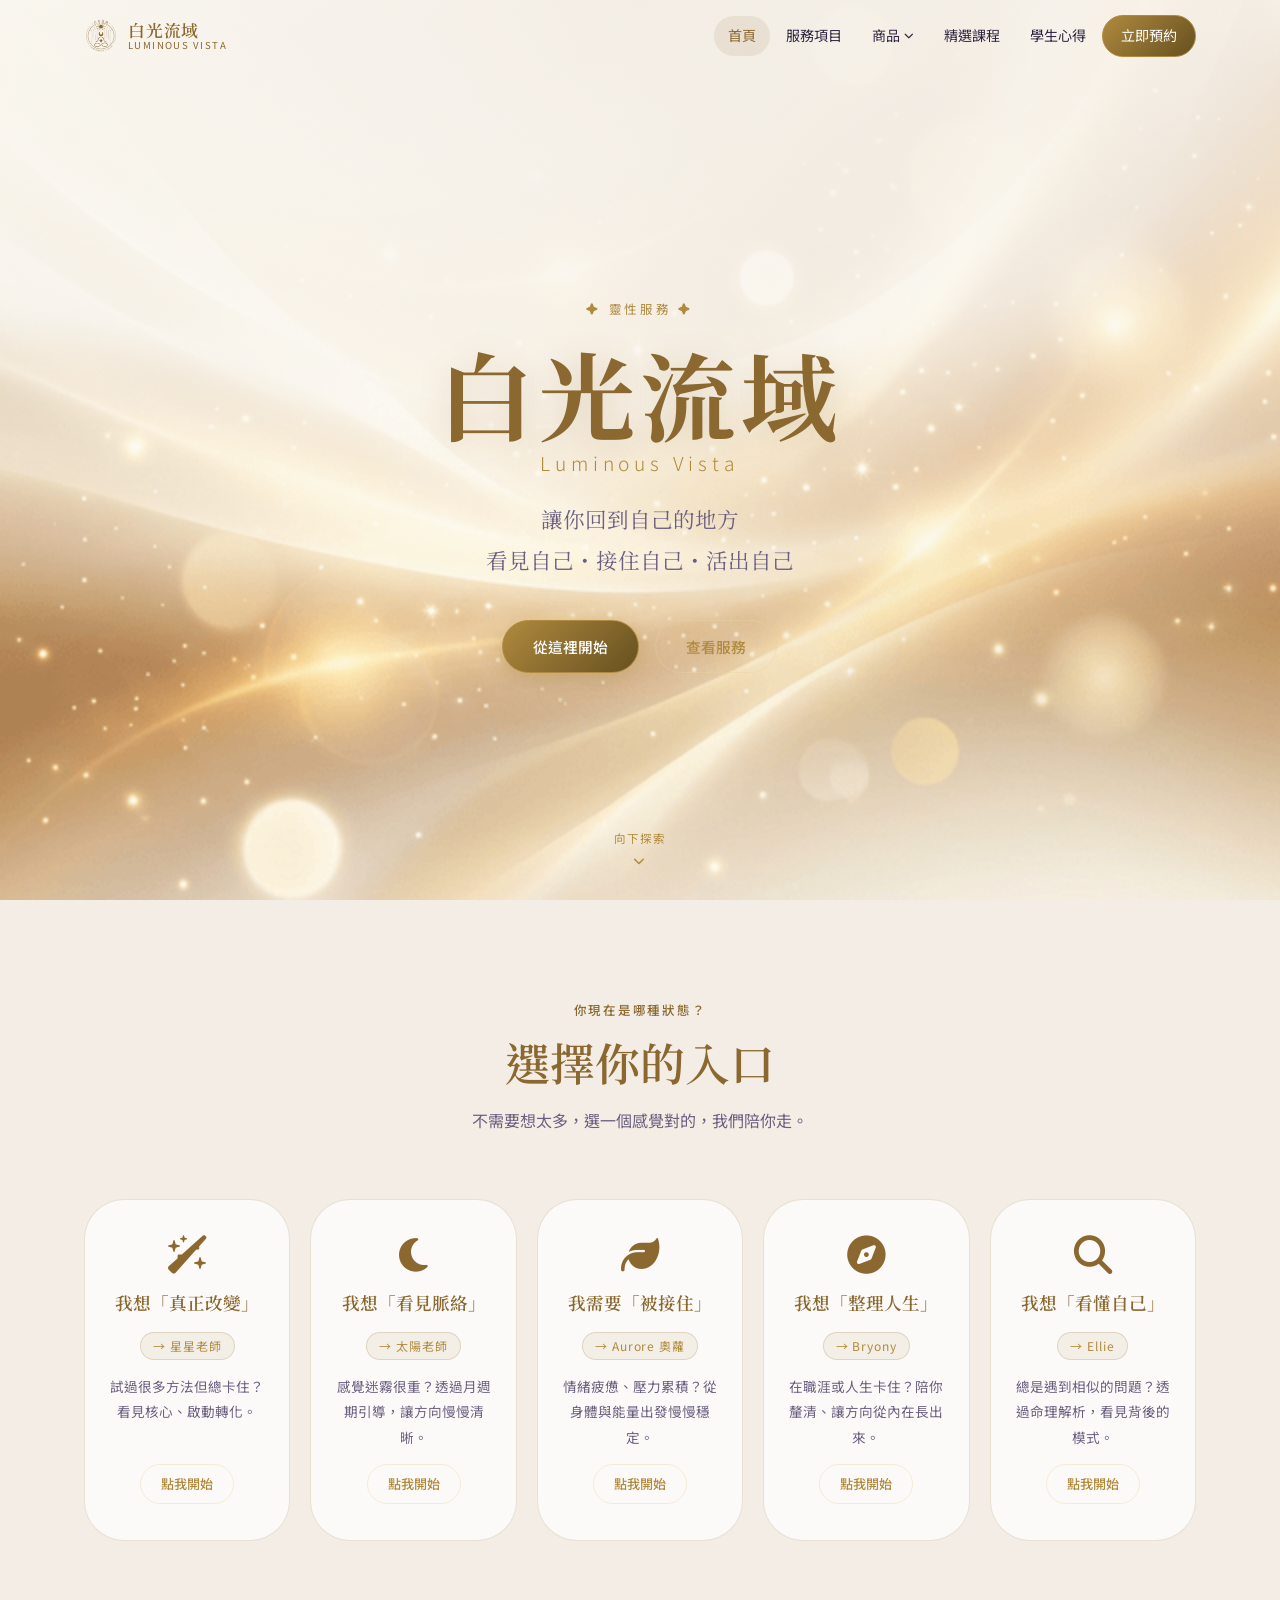
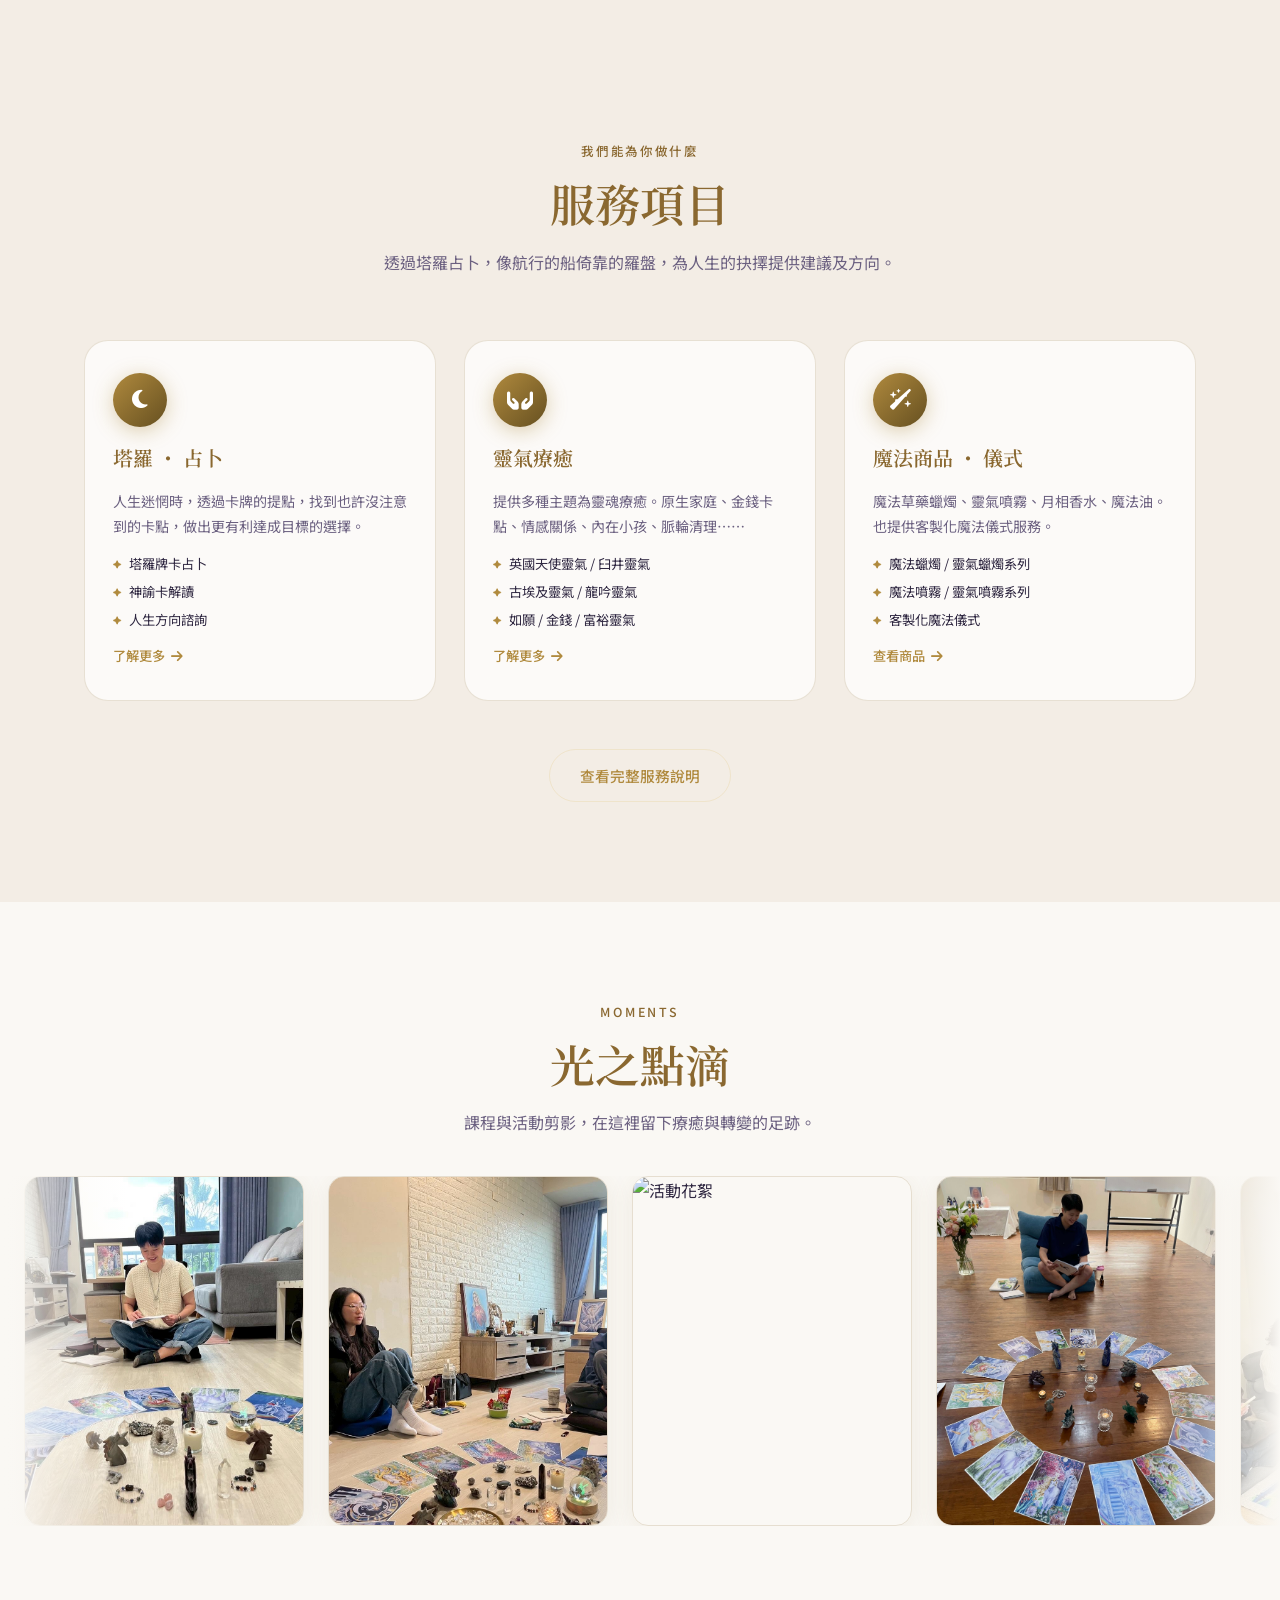
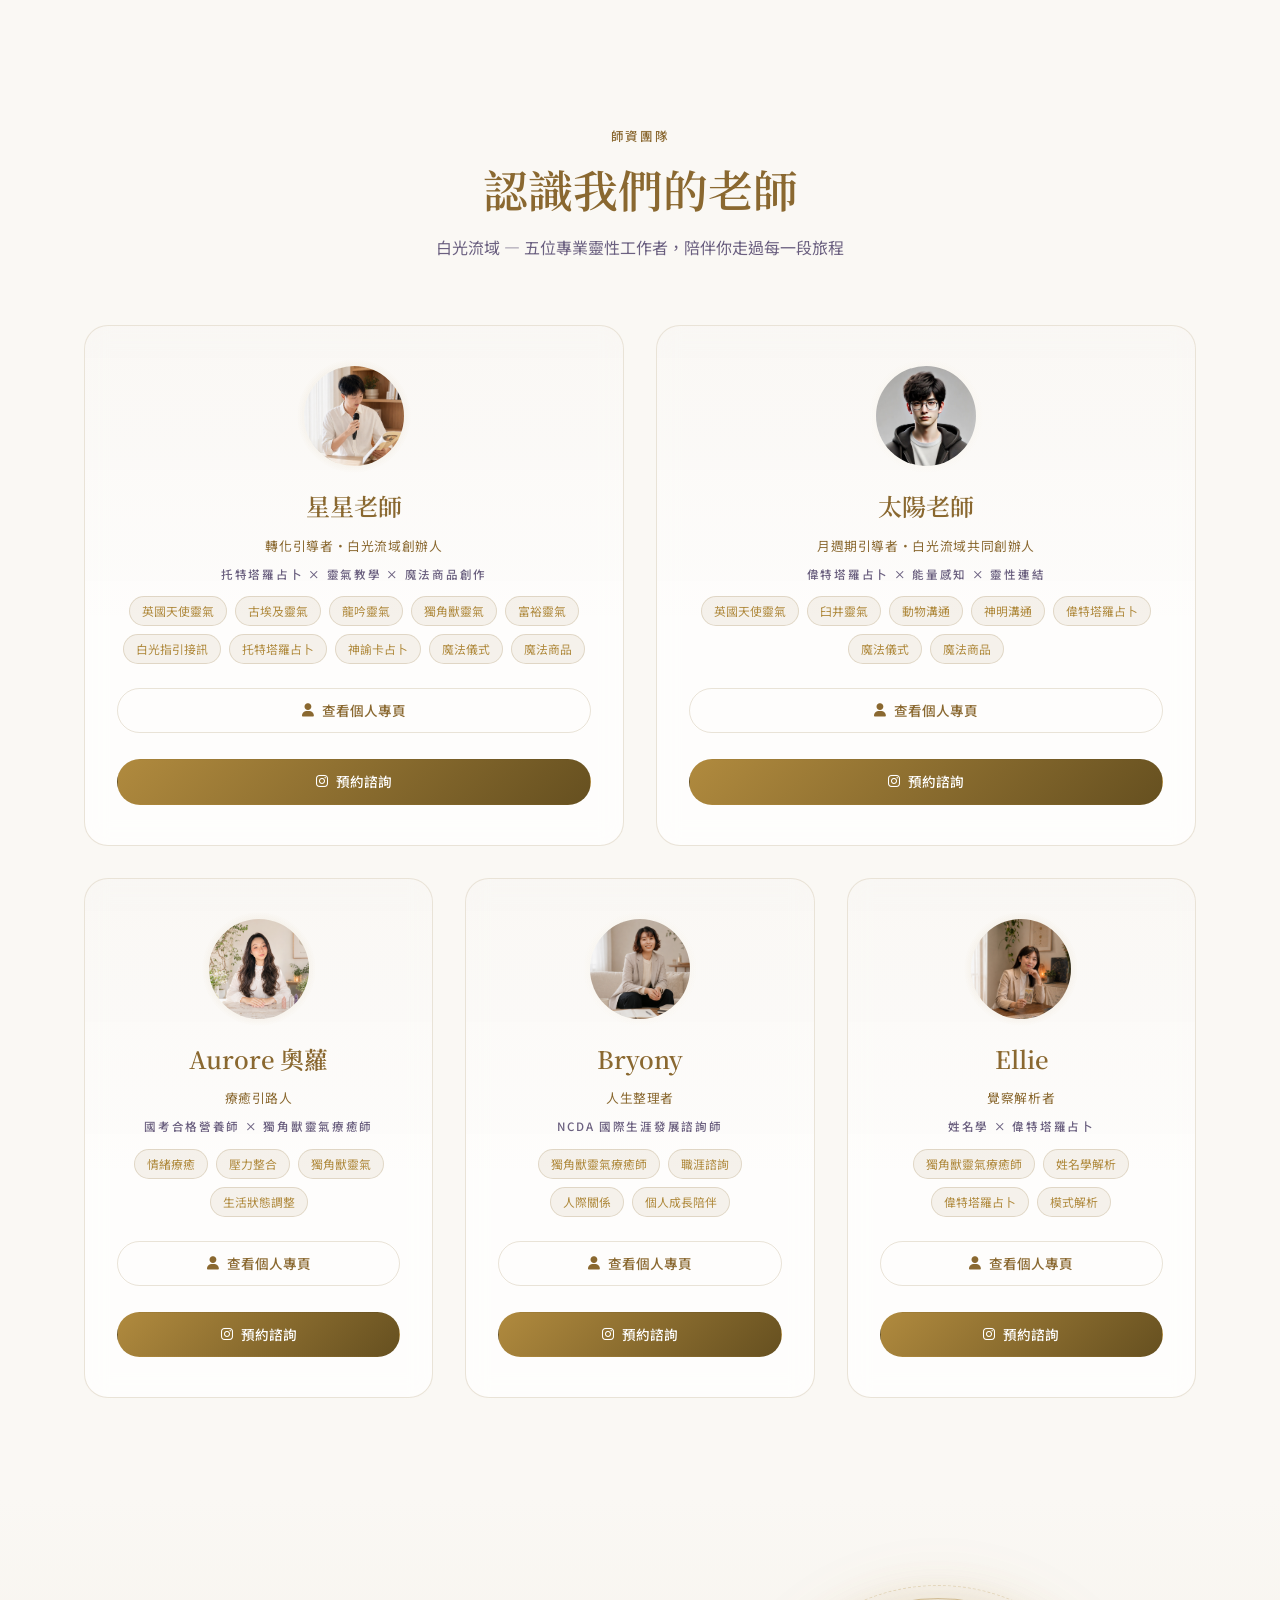
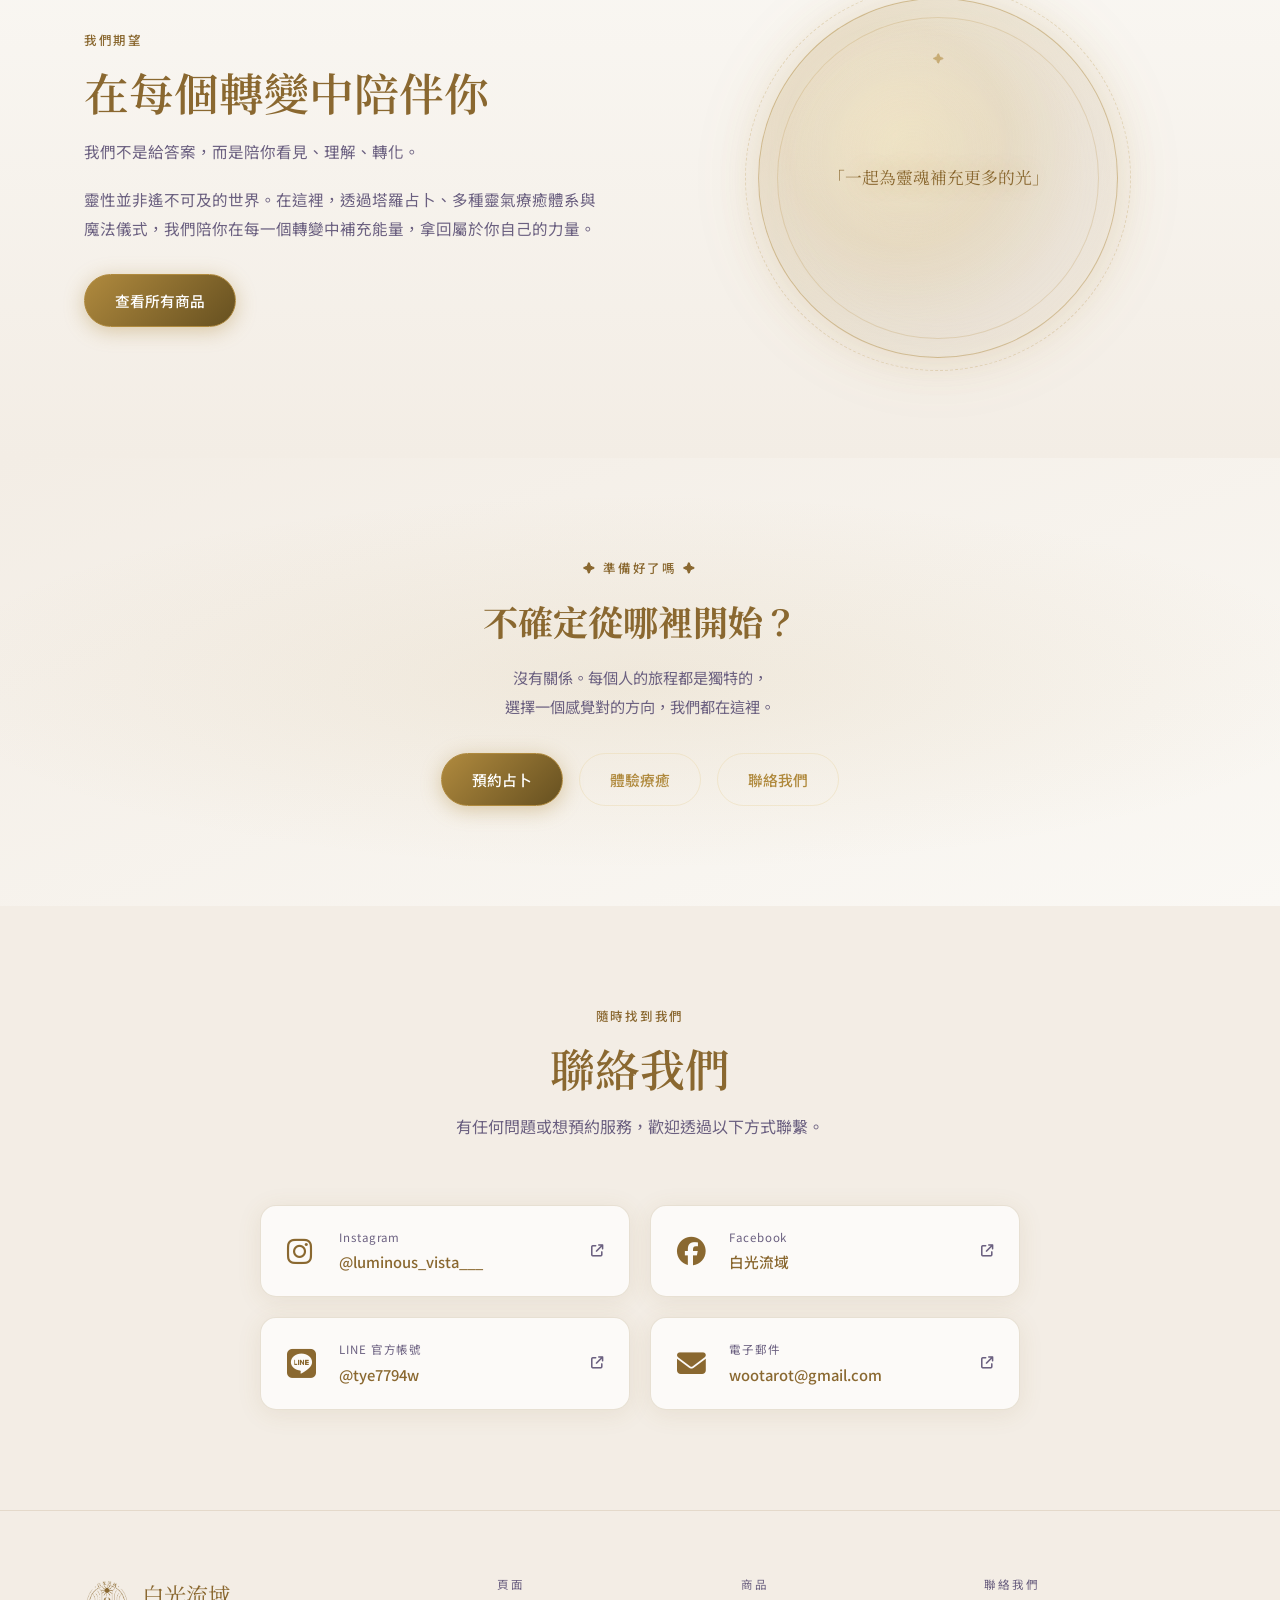
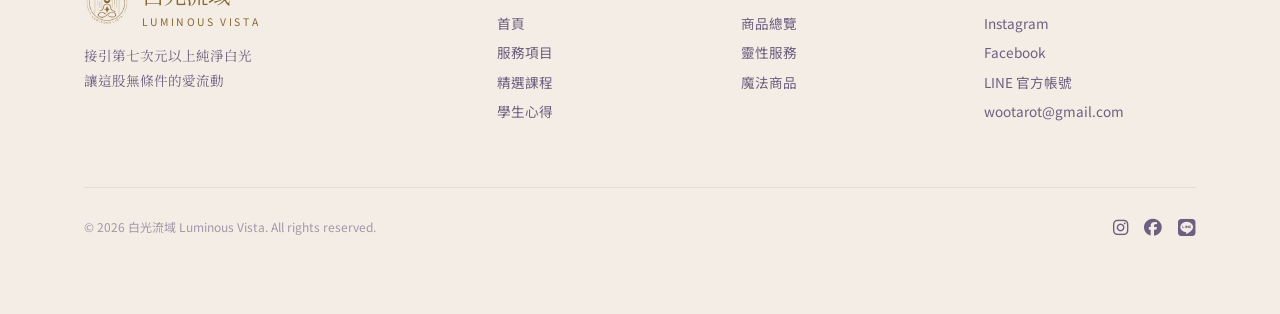
==== commit ba9310df: "Update magic candle assets and layout" ====
--- a/index.html
+++ b/index.html
@@ -198,6 +198,12 @@
         <div class="marquee-item"><img src="assets/images/gallery/teaser/teaser-07.jpg" alt="活動花絮" class="marquee-img"></div>
         <div class="marquee-item"><img src="assets/images/gallery/teaser/teaser-08.jpg" alt="活動花絮" class="marquee-img"></div>
         <div class="marquee-item"><img src="assets/images/gallery/teaser/teaser-09.JPG" alt="活動花絮" class="marquee-img"></div>
+        <div class="marquee-item"><img src="assets/images/gallery/teaser/teaser-10.jpg" alt="課程現場花絮" class="marquee-img"></div>
+        <div class="marquee-item"><img src="assets/images/gallery/teaser/teaser-11.jpg" alt="課程現場花絮" class="marquee-img"></div>
+        <div class="marquee-item"><img src="assets/images/gallery/teaser/teaser-12.jpg" alt="課程現場花絮" class="marquee-img"></div>
+        <div class="marquee-item"><img src="assets/images/gallery/teaser/teaser-13.jpg" alt="課程現場花絮" class="marquee-img"></div>
+        <div class="marquee-item"><img src="assets/images/gallery/teaser/teaser-14.jpg" alt="課程現場花絮" class="marquee-img"></div>
+        <div class="marquee-item"><img src="assets/images/gallery/teaser/teaser-15.jpg" alt="課程現場花絮" class="marquee-img"></div>
       </div>
       <div class="marquee-content" aria-hidden="true">
         <div class="marquee-item"><img src="assets/images/gallery/teaser/teaser-01.jpg" alt="活動花絮" class="marquee-img"></div>
@@ -209,6 +215,12 @@
         <div class="marquee-item"><img src="assets/images/gallery/teaser/teaser-07.jpg" alt="活動花絮" class="marquee-img"></div>
         <div class="marquee-item"><img src="assets/images/gallery/teaser/teaser-08.jpg" alt="活動花絮" class="marquee-img"></div>
         <div class="marquee-item"><img src="assets/images/gallery/teaser/teaser-09.JPG" alt="活動花絮" class="marquee-img"></div>
+        <div class="marquee-item"><img src="assets/images/gallery/teaser/teaser-10.jpg" alt="課程現場花絮" class="marquee-img"></div>
+        <div class="marquee-item"><img src="assets/images/gallery/teaser/teaser-11.jpg" alt="課程現場花絮" class="marquee-img"></div>
+        <div class="marquee-item"><img src="assets/images/gallery/teaser/teaser-12.jpg" alt="課程現場花絮" class="marquee-img"></div>
+        <div class="marquee-item"><img src="assets/images/gallery/teaser/teaser-13.jpg" alt="課程現場花絮" class="marquee-img"></div>
+        <div class="marquee-item"><img src="assets/images/gallery/teaser/teaser-14.jpg" alt="課程現場花絮" class="marquee-img"></div>
+        <div class="marquee-item"><img src="assets/images/gallery/teaser/teaser-15.jpg" alt="課程現場花絮" class="marquee-img"></div>
       </div>
     </div>
   </div>
--- a/assets/css/style.css
+++ b/assets/css/style.css
@@ -1198,7 +1198,7 @@
    ===================================================== */
 .products-showcase {
   display: grid;
-  grid-template-columns: repeat(auto-fit, minmax(350px, 1fr));
+  grid-template-columns: repeat(auto-fit, minmax(min(100%, 350px), 1fr));
   gap: 40px;
 }
 
@@ -1222,17 +1222,19 @@
   border-radius: var(--radius-lg);
   overflow: hidden;
   box-shadow: 0 16px 40px rgba(138, 104, 48, 0.15);
-  aspect-ratio: 3/4;
+  aspect-ratio: 2 / 3;
+  padding: 10px;
+  background: rgba(250,248,244,0.82);
 }
 .product-feature__img {
   width: 100%;
   height: 100%;
-  object-fit: cover;
+  object-fit: contain;
   display: block;
   transition: transform 0.8s ease;
 }
 .product-feature:hover .product-feature__img {
-  transform: scale(1.05);
+  transform: none;
 }
 .product-feature__content {
   display: flex;
@@ -1347,6 +1349,10 @@
   background:
     linear-gradient(180deg, rgba(250,248,244,0.98) 0%, rgba(243,237,229,0.95) 46%, rgba(250,248,244,0.98) 100%);
 }
+.magic-candle-page main,
+.magic-candle-page section {
+  max-width: 100%;
+}
 .candle-hero {
   position: relative;
   overflow: hidden;
@@ -1401,19 +1407,42 @@
   flex-wrap: wrap;
   gap: 14px;
   margin-top: 34px;
+  max-width: 100%;
 }
 .candle-hero__visual,
 .candle-art,
 .candle-series__image,
 .candle-wish__image,
 .candle-closing__image {
+  width: 100%;
+  aspect-ratio: 2 / 3;
+  justify-self: center;
+  padding: 10px;
   overflow: hidden;
   border: 1px solid rgba(138,104,48,0.18);
   box-shadow: 0 22px 64px rgba(102,80,32,0.15);
+  background: rgba(250,248,244,0.82);
+}
+.candle-hero__copy,
+.candle-hero__visual,
+.candle-copy,
+.candle-art,
+.candle-series,
+.candle-series__image,
+.candle-series__list,
+.candle-wish__image,
+.candle-wish__copy,
+.candle-closing__copy,
+.candle-closing__image {
+  min-width: 0;
+}
+.candle-hero__copy {
+  max-width: 100%;
 }
 .candle-hero__visual {
+  max-width: 420px;
+  justify-self: end;
   border-radius: 26px;
-  transform: rotate(1.2deg);
 }
 .candle-hero__visual img,
 .candle-art img,
@@ -1422,7 +1451,8 @@
 .candle-closing__image img {
   width: 100%;
   height: 100%;
-  object-fit: cover;
+  object-fit: contain;
+  display: block;
 }
 .candle-section {
   padding: clamp(72px, 9vw, 118px) 0;
@@ -1458,6 +1488,7 @@
   grid-template-columns: minmax(0, 1fr) minmax(290px, 0.92fr);
 }
 .candle-art {
+  max-width: 460px;
   border-radius: 22px;
 }
 .candle-copy > p:not(.candle-kicker) {
@@ -1508,6 +1539,7 @@
   align-items: center;
 }
 .candle-series__image {
+  max-width: 480px;
   border-radius: 22px;
 }
 .candle-series__list {
@@ -1576,9 +1608,10 @@
   align-items: center;
 }
 .candle-wish__image {
+  max-width: 430px;
   border-radius: 22px;
 }
-.candle-wish__copy p {
+.candle-wish__copy p:not(.candle-kicker) {
   max-width: 620px;
   color: var(--clr-text-muted);
   line-height: 2;
@@ -1621,6 +1654,7 @@
   margin-top: 20px;
 }
 .candle-closing__image {
+  max-width: 410px;
   border-radius: 22px;
 }
 .magic-candle-teaser {
@@ -1636,9 +1670,17 @@
   box-shadow: var(--shadow-card);
 }
 .magic-candle-teaser__image {
+  aspect-ratio: 2 / 3;
+  padding: 10px;
   overflow: hidden;
   border-radius: 16px;
   box-shadow: 0 14px 36px rgba(102,80,32,0.12);
+  background: rgba(250,248,244,0.82);
+}
+.magic-candle-teaser__image img {
+  width: 100%;
+  height: 100%;
+  object-fit: contain;
 }
 .magic-candle-teaser__label {
   color: var(--clr-gold);
@@ -1654,7 +1696,7 @@
   line-height: 1.28;
   margin-bottom: 14px;
 }
-.magic-candle-teaser p {
+.magic-candle-teaser p:not(.magic-candle-teaser__label) {
   color: var(--clr-text-muted);
   line-height: 1.9;
   margin-bottom: 22px;
@@ -1753,15 +1795,16 @@
     font-size: 2rem;
   }
   .candle-hero__visual {
+    width: 100%;
     max-width: 460px;
     margin-inline: auto;
-    transform: none;
   }
   .candle-art,
   .candle-series__image,
   .candle-wish__image,
   .candle-closing__image,
   .magic-candle-teaser__image {
+    width: 100%;
     max-width: 520px;
     margin-inline: auto;
   }
@@ -1779,15 +1822,32 @@
   }
 }
 @media (max-width: 640px) {
+  .magic-candle-page .container {
+    max-width: 100%;
+    padding-inline: 24px;
+  }
+  .candle-hero,
+  .candle-section,
+  .candle-closing {
+    max-width: 100%;
+    overflow-x: hidden;
+  }
   .candle-hero__breadcrumb {
     flex-wrap: wrap;
   }
   .candle-hero__actions .btn {
     width: 100%;
+    max-width: 100%;
     justify-content: center;
   }
   .candle-hero__title {
-    font-size: 2.35rem;
+    width: 100%;
+    max-width: 100%;
+    font-size: 1.95rem;
+    line-height: 1.3;
+    word-break: normal;
+    overflow-wrap: break-word;
+    text-wrap: balance;
   }
   .candle-section__title {
     font-size: 1.85rem;
@@ -1797,6 +1857,14 @@
   }
   .candle-hero__lead {
     font-size: 1rem;
+  }
+  .candle-hero__visual,
+  .candle-art,
+  .candle-series__image,
+  .candle-wish__image,
+  .candle-closing__image,
+  .magic-candle-teaser__image {
+    max-width: calc(100vw - 48px);
   }
   .candle-series__list article {
     grid-template-columns: 38px 1fr;
